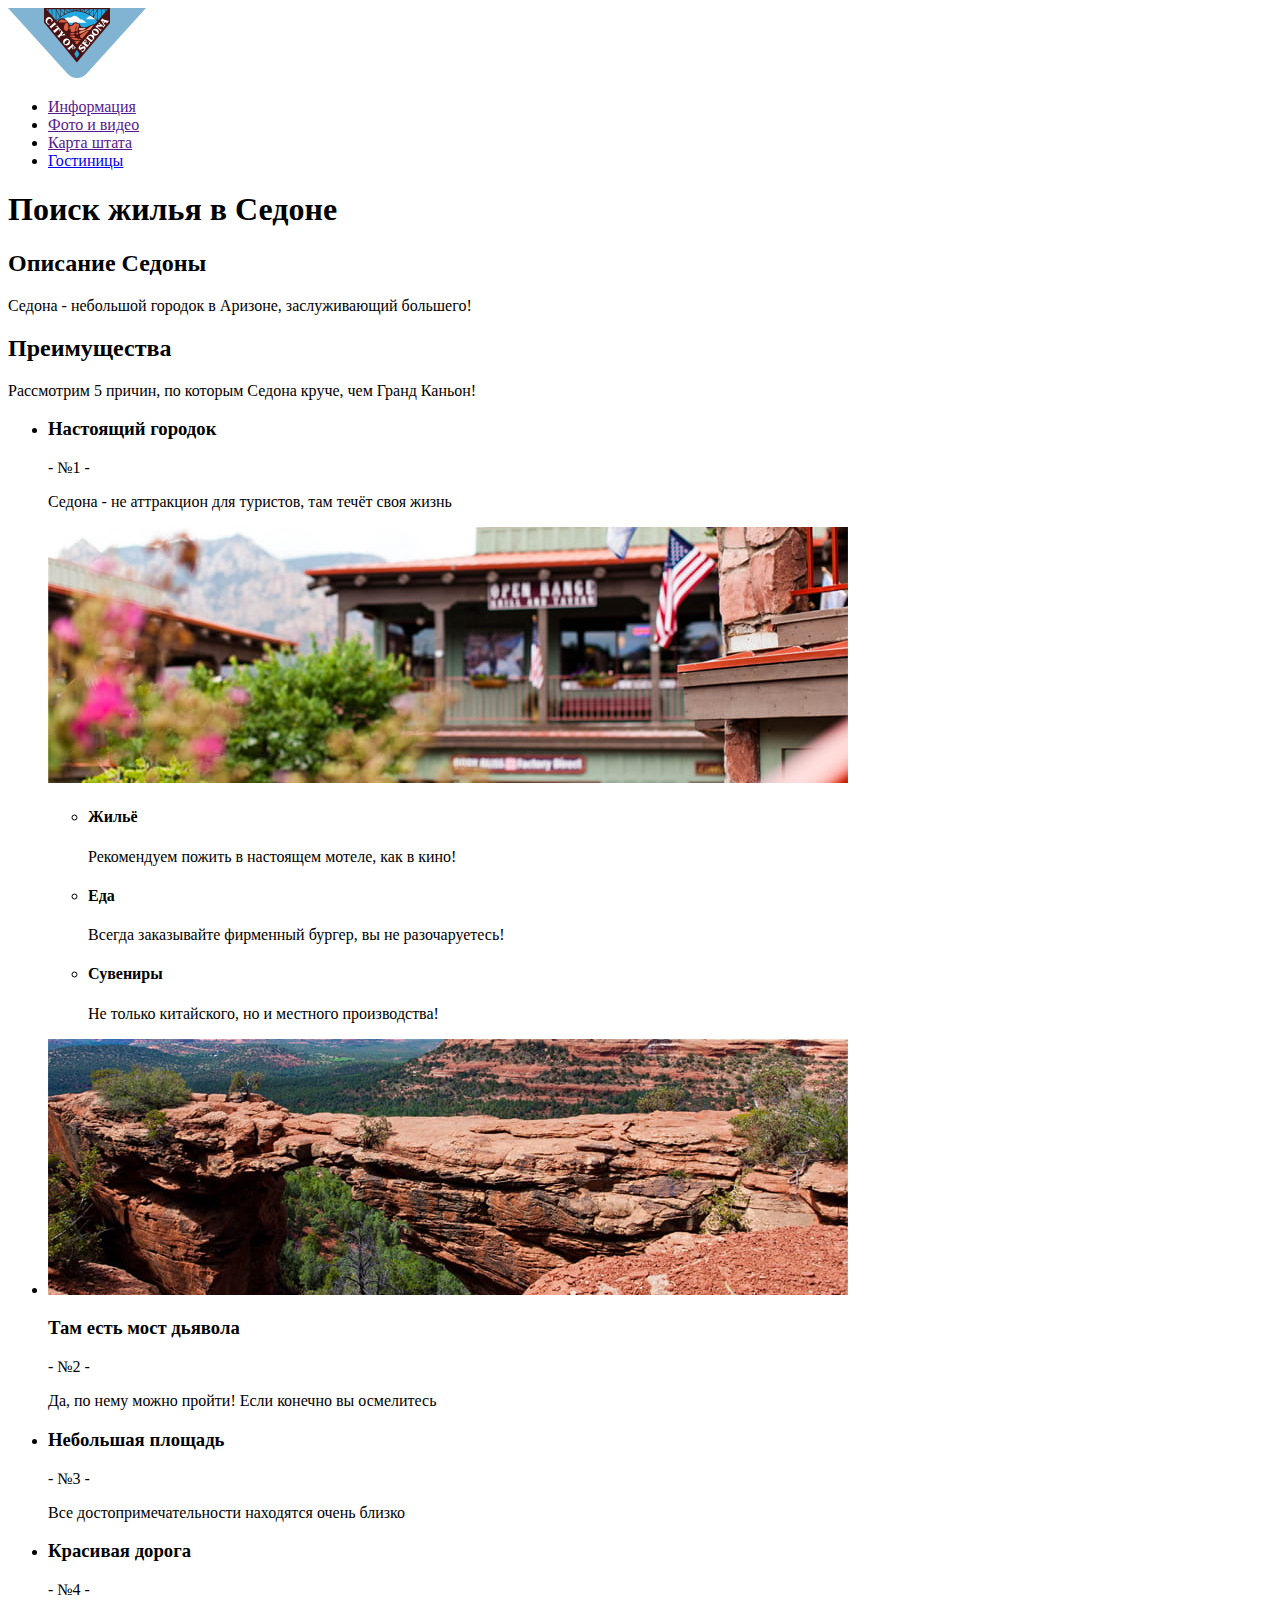
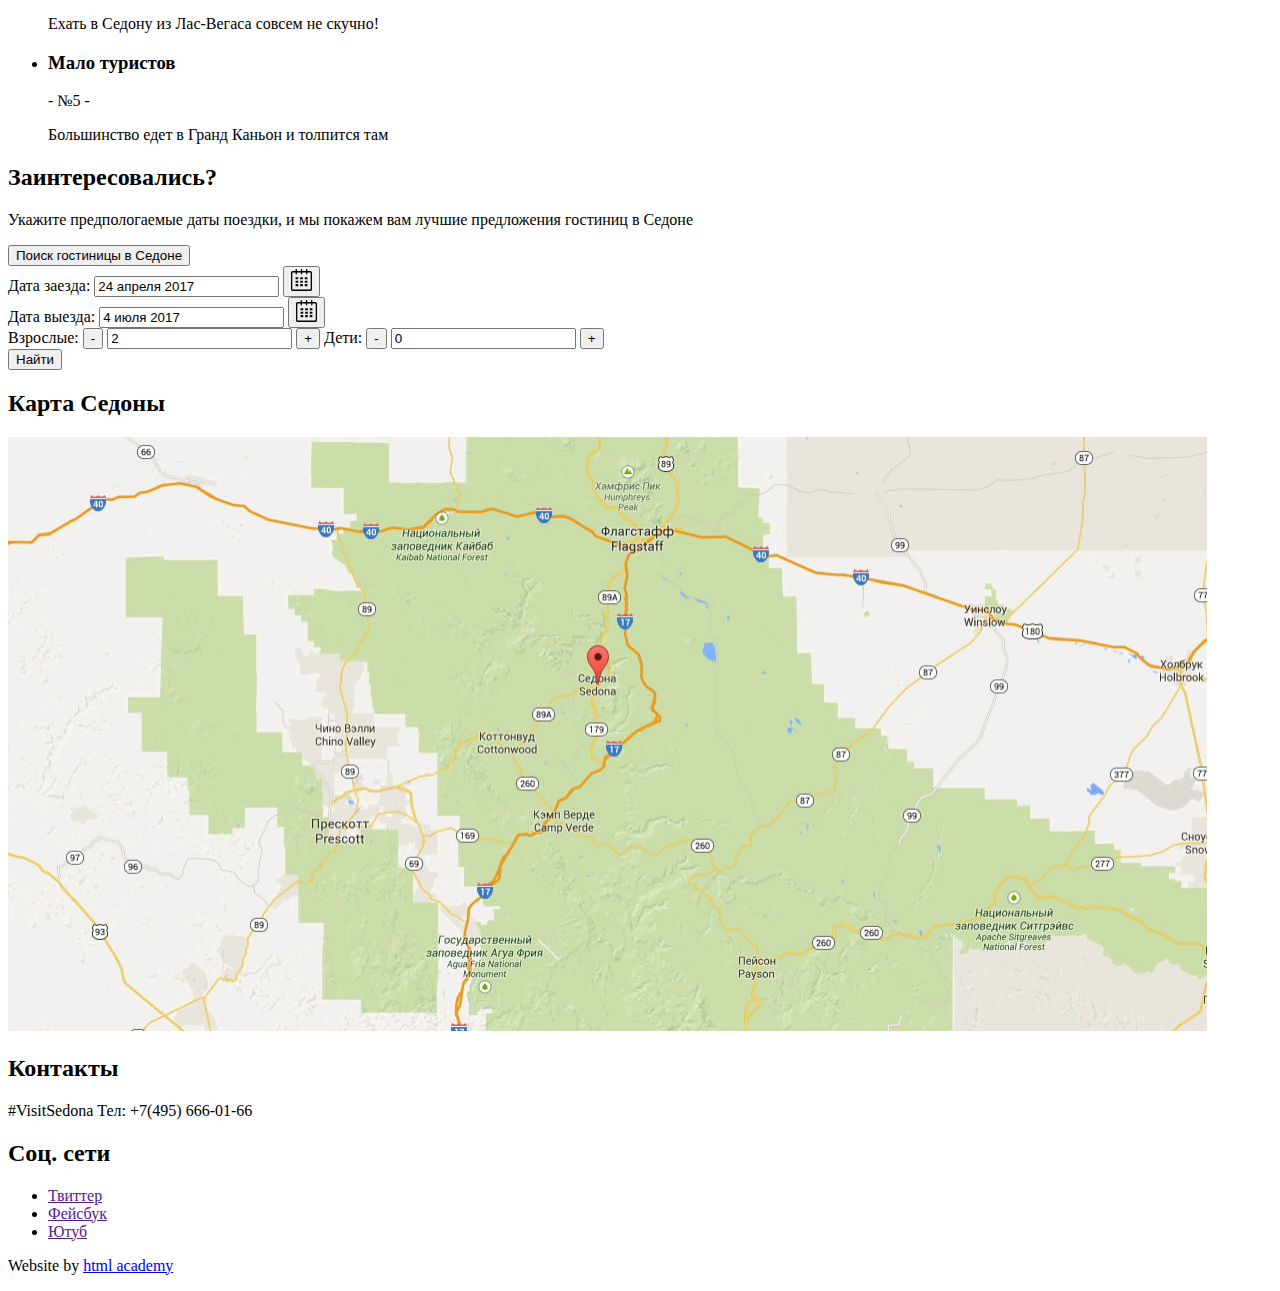
==== index.html @ 22f0f785 "find hotel form buttons added" ====
<!DOCTYPE html>
<html lang="ru">
  <head>
    <meta charset="utf-8">
    <title>HTML Academy: Седона</title>
  </head>
  <body>
    <header>
      <nav>
        <a>
          <img src="img/main-logo.svg" width="138" height="70" alt="Логотип города Седона">
        </a>
        <ul>
          <li><a href="">Информация</a></li>
          <li><a href="">Фото и видео</a></li>
          <li><a href="">Карта штата</a></li>
          <li><a href="catalog.html">Гостиницы</a></li>
        </ul>
      </nav>
    </header>
    <main>
      <h1>Поиск жилья в Седоне</h1>
      <section class="description">
        <h2>Описание Седоны</h2>
        <p>Седона - небольшой городок в Аризоне, заслуживающий большего!</p>
      </section>
      <section class="advantages">
        <h2>Преимущества</h2>
        <p>Рассмотрим 5 причин, по которым Седона круче, чем Гранд Каньон!</p>
        <ul>
          <li>
            <h3>Настоящий городок</h3>
            <p>- №1 -</p>
            <p>Седона - не аттракцион для туристов, там течёт своя жизнь</p>
            <img src="img/city-view.jpg" width="800" height="256" alt="Вид на город Седона">
            <ul>
              <li>
                <h4>Жильё</h4>
                <p>Рекомендуем пожить в настоящем мотеле, как в кино!</p>
              </li>
              <li>
                <h4>Еда</h4>
                <p>Всегда заказывайте фирменный бургер, вы не разочаруетесь!</p>
              </li>
              <li>
                <h4>Сувениры</h4>
                <p>Не только китайского, но и местного производства!</p>
              </li>
            </ul>
          </li>
          <li>
            <img src="img/devil-bridge-view.jpg" width="800" height="256" alt="Вид на мост дьявола">
            <h3>Там есть мост дьявола</h3>
            <p>- №2 -</p>
            <p>Да, по нему можно пройти! Если конечно вы осмелитесь</p>
          </li>
          <li>
            <h3>Небольшая площадь</h3>
            <p>- №3 -</p>
            <p>Все достопримечательности находятся очень близко</p>
          </li>
          <li>
            <h3>Красивая дорога</h3>
            <p>- №4 -</p>
            <p>Ехать в Седону из Лас-Вегаса совсем не скучно!</p>
          </li>
          <li>
            <h3>Мало туристов</h3>
            <p>- №5 -</p>
            <p>Большинство едет в Гранд Каньон и толпится там</p>
          </li>
        </ul>
      </section>
      <section class="offers">
        <h2>Заинтересовались?</h2>
        <p>Укажите предпологаемые даты поездки, и мы покажем вам лучшие предложения гостиниц в Седоне</p>
        <button type="button" aria-expanded="true" aria-controls="find-hotel-form">Поиск гостиницы в Седоне</button>
        <div id="find-hotel-form">
          <form action="https://echo.htmlacademy.ru" method="post">
            <div>
              <label for="arrival-date">Дата заезда:</label>
              <input type="text" id="arrival-date" name="arrival-date" placeholder="дд.мм.гггг" value="24 апреля 2017">
              <button type="button" aria-label="Выбрать дату заезда">
                <svg xmlns="http://www.w3.org/2000/svg" width="21" height="22" viewBox="0 0 21 22"><path d="M19.251 2.025h-2.845V.648c0-.381-.294-.689-.656-.689-.363 0-.656.308-.656.689v1.377h-3.938V.648c0-.381-.294-.689-.655-.689-.363 0-.657.308-.657.689v1.377H5.906V.648c0-.381-.294-.689-.656-.689-.363 0-.657.308-.657.689v1.377H1.75C.784 2.025 0 2.847 0 3.862v16.302C0 21.179.784 22 1.75 22h17.501c.966 0 1.749-.821 1.749-1.836V3.862c0-1.015-.783-1.837-1.749-1.837zm.437 18.139a.448.448 0 0 1-.437.459H1.75a.45.45 0 0 1-.438-.459V3.862a.45.45 0 0 1 .438-.459h2.844v1.378c0 .381.294.689.657.689.362 0 .656-.308.656-.689V3.403h3.938v1.378c0 .381.294.689.657.689.361 0 .655-.308.655-.689V3.403h3.938v1.378c0 .381.293.689.656.689.362 0 .656-.308.656-.689V3.403h2.845c.241 0 .437.206.437.459v16.302z"/><path d="M4.594 8.225h2.625v2.066H4.594zM4.594 11.668h2.625v2.067H4.594zM4.594 15.112h2.625v2.066H4.594zM9.188 15.112h2.625v2.066H9.188zM9.188 11.668h2.625v2.067H9.188zM9.188 8.225h2.625v2.066H9.188zM13.781 15.112h2.625v2.066h-2.625zM13.781 11.668h2.625v2.067h-2.625zM13.781 8.225h2.625v2.066h-2.625z"/></svg>
              </button>
            </div>
            <div>
              <label for="departure-date">Дата выезда:</label>
              <input type="text" id="departure-date" name="departure-date" placeholder="дд.мм.гггг" value="4 июля 2017">
              <button type="button" aria-label="Выбрать дату выезда">
                <svg xmlns="http://www.w3.org/2000/svg" width="21" height="22" viewBox="0 0 21 22"><path d="M19.251 2.025h-2.845V.648c0-.381-.294-.689-.656-.689-.363 0-.656.308-.656.689v1.377h-3.938V.648c0-.381-.294-.689-.655-.689-.363 0-.657.308-.657.689v1.377H5.906V.648c0-.381-.294-.689-.656-.689-.363 0-.657.308-.657.689v1.377H1.75C.784 2.025 0 2.847 0 3.862v16.302C0 21.179.784 22 1.75 22h17.501c.966 0 1.749-.821 1.749-1.836V3.862c0-1.015-.783-1.837-1.749-1.837zm.437 18.139a.448.448 0 0 1-.437.459H1.75a.45.45 0 0 1-.438-.459V3.862a.45.45 0 0 1 .438-.459h2.844v1.378c0 .381.294.689.657.689.362 0 .656-.308.656-.689V3.403h3.938v1.378c0 .381.294.689.657.689.361 0 .655-.308.655-.689V3.403h3.938v1.378c0 .381.293.689.656.689.362 0 .656-.308.656-.689V3.403h2.845c.241 0 .437.206.437.459v16.302z"/><path d="M4.594 8.225h2.625v2.066H4.594zM4.594 11.668h2.625v2.067H4.594zM4.594 15.112h2.625v2.066H4.594zM9.188 15.112h2.625v2.066H9.188zM9.188 11.668h2.625v2.067H9.188zM9.188 8.225h2.625v2.066H9.188zM13.781 15.112h2.625v2.066h-2.625zM13.781 11.668h2.625v2.067h-2.625zM13.781 8.225h2.625v2.066h-2.625z"/></svg>
              </button>
            </div>
            <div>
              <label for="adults-count">Взрослые:</label>
              <button type="button" aria-label="Уменьшить">-</button>
              <input type="number" id="adults-count" name="adults-count" min="1" value="2">
              <button type="button" aria-label="Увеличить">+</button>
              <label for="children-count">Дети:</label>
              <button type="button" aria-label="Уменьшить">-</button>
              <input type="number" id="children-count" name="children-count" min="0" value="0">
              <button type="button" aria-label="Увеличить">+</button>
            </div>
            <button type="submit">Найти</button>
          </form>
        </div>
      </section>
      <section class="map">
        <h2>Карта Седоны</h2>
        <img src="img/map.jpg" width="1199" height="594" alt="Карта города Седона">
      </section>
    </main>
    <footer>
      <section>
        <h2>Контакты</h2>
        <p>#VisitSedona Тел: +7(495) 666-01-66</p>
      </section>
      <section>
        <h2>Соц. сети</h2>
        <ul>
          <li><a href="">Твиттер</a></li>
          <li><a href="">Фейсбук</a></li>
          <li><a href="">Ютуб</a></li>
        </ul>
      </section>
      <p>
        Website by
        <a href="https://htmlacademy.ru">html academy</a>
      </p>
    </footer>
  </body>
</html>
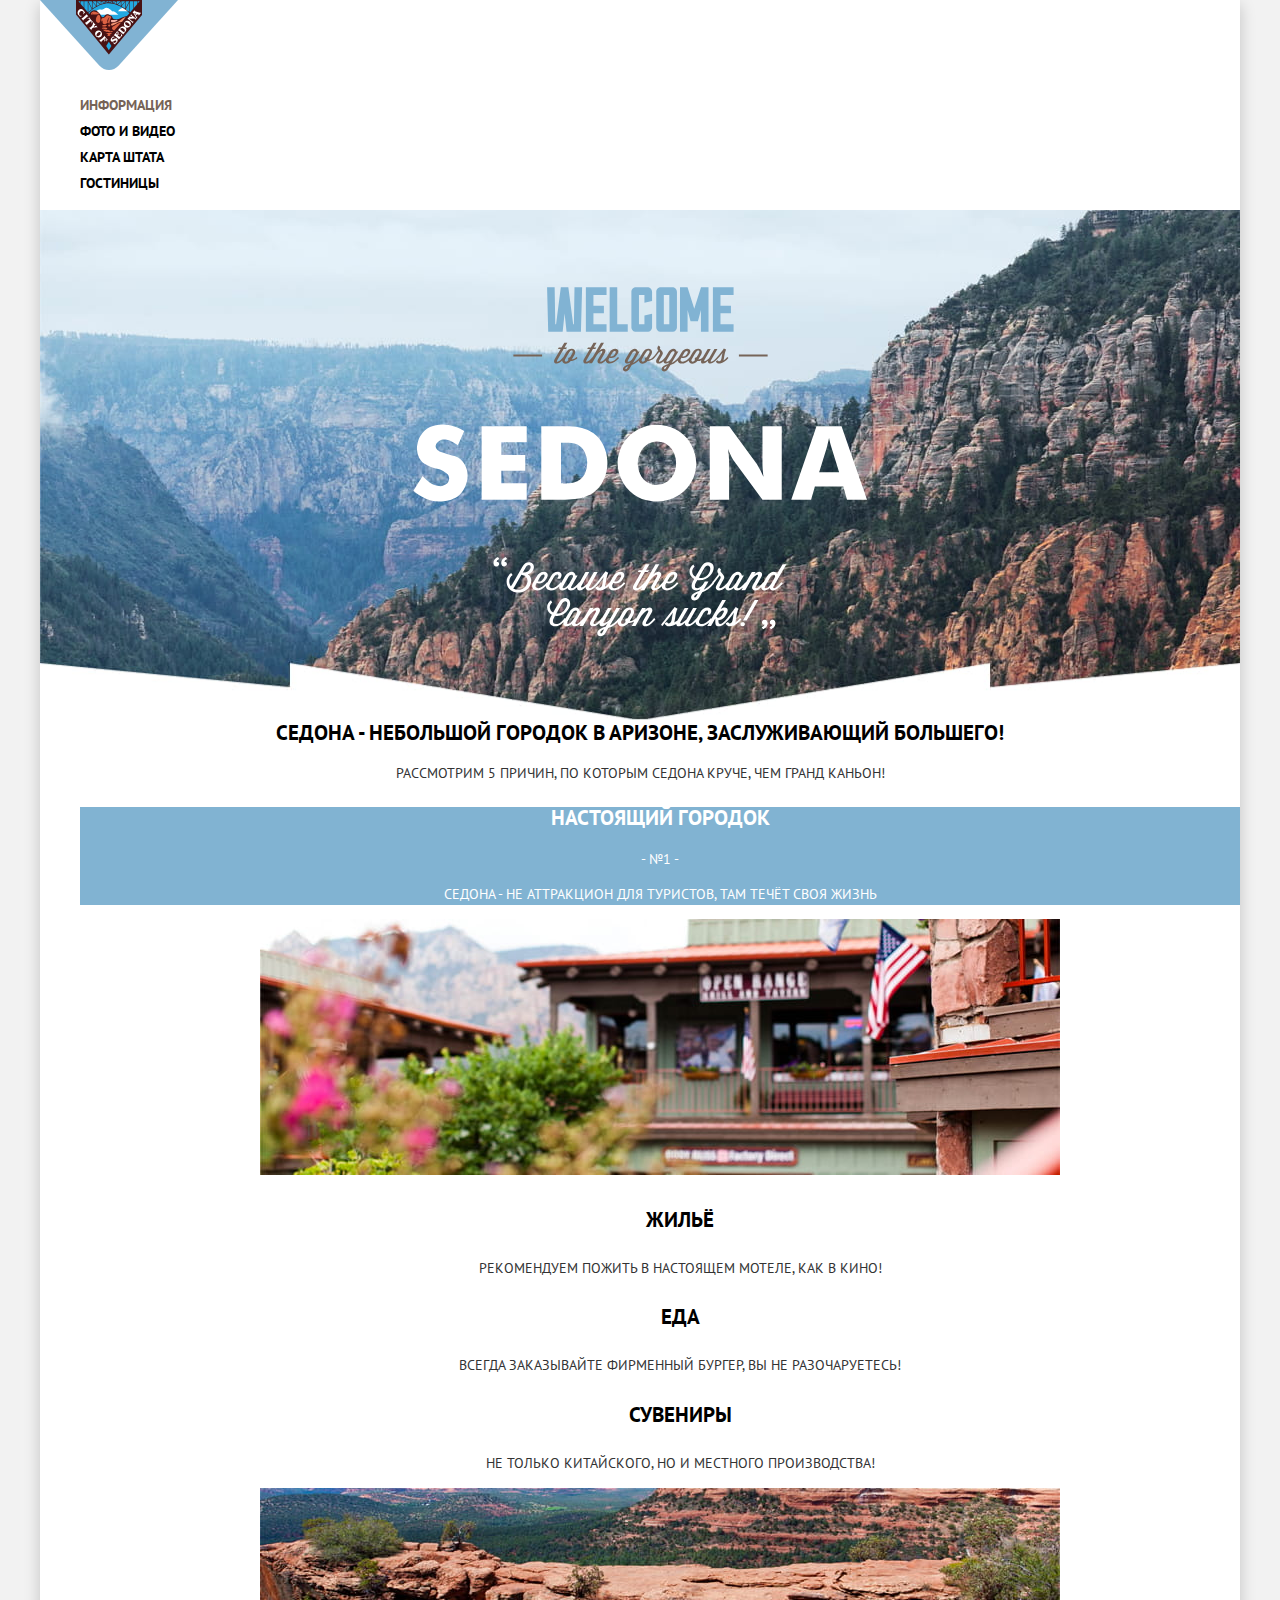
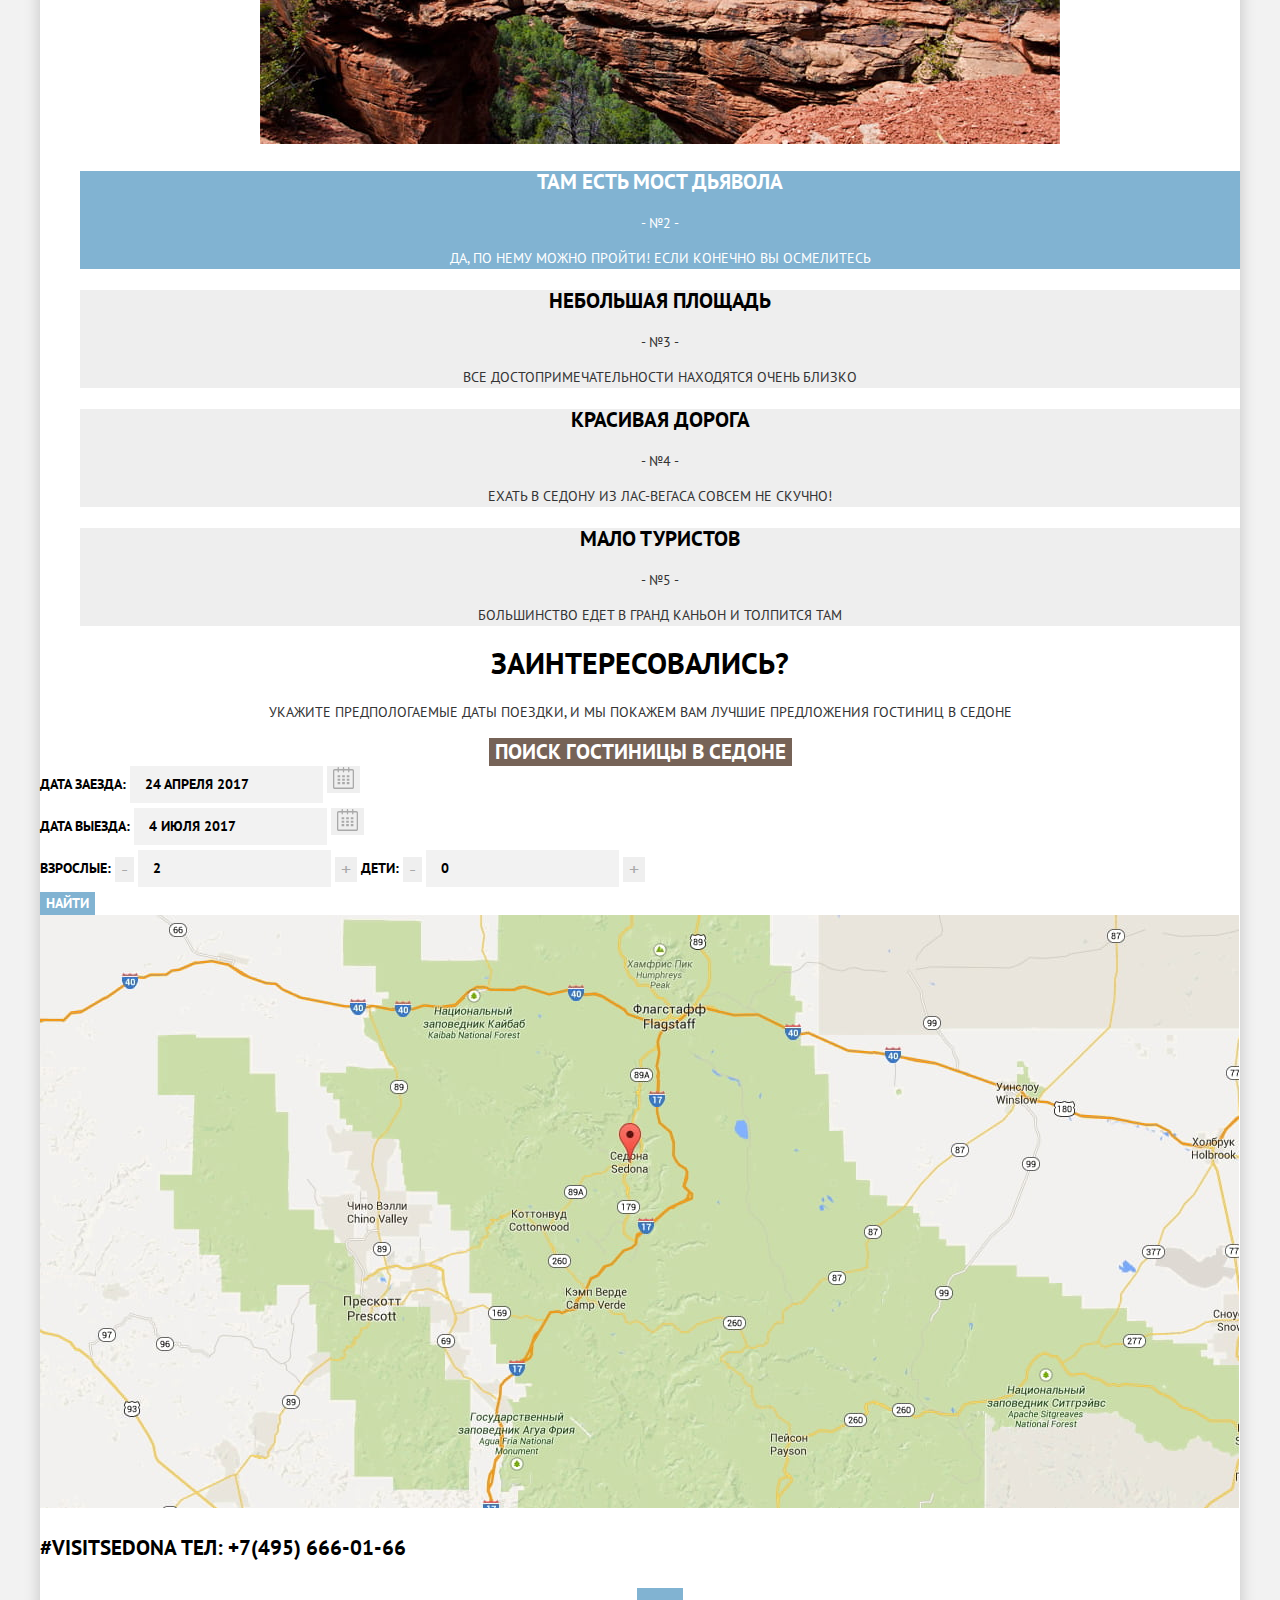
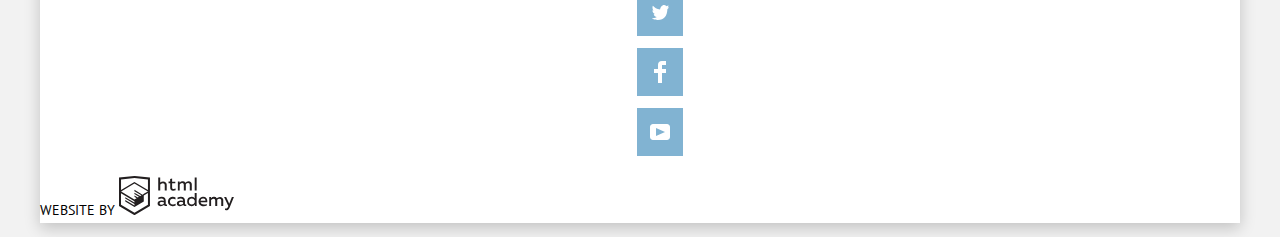
==== commit 3e038182: "basic styling of the main page & hotel list" ====
--- a/index.html
+++ b/index.html
@@ -3,130 +3,160 @@
   <head>
     <meta charset="utf-8">
     <title>HTML Academy: Седона</title>
+    <link href="https://fonts.googleapis.com/css2?family=PT+Sans:wght@400;700&display=swap" rel="stylesheet">
+    <link href="css/normalize.css" rel="stylesheet">
+    <link href="css/style.css" rel="stylesheet">
   </head>
   <body>
-    <header>
-      <nav>
-        <a>
-          <img src="img/main-logo.svg" width="138" height="70" alt="Логотип города Седона">
-        </a>
-        <ul>
-          <li><a href="">Информация</a></li>
-          <li><a href="">Фото и видео</a></li>
-          <li><a href="">Карта штата</a></li>
-          <li><a href="catalog.html">Гостиницы</a></li>
-        </ul>
-      </nav>
-    </header>
-    <main>
-      <h1>Поиск жилья в Седоне</h1>
-      <section class="description">
-        <h2>Описание Седоны</h2>
-        <p>Седона - небольшой городок в Аризоне, заслуживающий большего!</p>
-      </section>
-      <section class="advantages">
-        <h2>Преимущества</h2>
-        <p>Рассмотрим 5 причин, по которым Седона круче, чем Гранд Каньон!</p>
-        <ul>
-          <li>
-            <h3>Настоящий городок</h3>
-            <p>- №1 -</p>
-            <p>Седона - не аттракцион для туристов, там течёт своя жизнь</p>
-            <img src="img/city-view.jpg" width="800" height="256" alt="Вид на город Седона">
-            <ul>
-              <li>
-                <h4>Жильё</h4>
-                <p>Рекомендуем пожить в настоящем мотеле, как в кино!</p>
-              </li>
-              <li>
-                <h4>Еда</h4>
-                <p>Всегда заказывайте фирменный бургер, вы не разочаруетесь!</p>
-              </li>
-              <li>
-                <h4>Сувениры</h4>
-                <p>Не только китайского, но и местного производства!</p>
-              </li>
-            </ul>
-          </li>
-          <li>
-            <img src="img/devil-bridge-view.jpg" width="800" height="256" alt="Вид на мост дьявола">
-            <h3>Там есть мост дьявола</h3>
-            <p>- №2 -</p>
-            <p>Да, по нему можно пройти! Если конечно вы осмелитесь</p>
-          </li>
-          <li>
-            <h3>Небольшая площадь</h3>
-            <p>- №3 -</p>
-            <p>Все достопримечательности находятся очень близко</p>
-          </li>
-          <li>
-            <h3>Красивая дорога</h3>
-            <p>- №4 -</p>
-            <p>Ехать в Седону из Лас-Вегаса совсем не скучно!</p>
-          </li>
-          <li>
-            <h3>Мало туристов</h3>
-            <p>- №5 -</p>
-            <p>Большинство едет в Гранд Каньон и толпится там</p>
-          </li>
-        </ul>
-      </section>
-      <section class="offers">
-        <h2>Заинтересовались?</h2>
-        <p>Укажите предпологаемые даты поездки, и мы покажем вам лучшие предложения гостиниц в Седоне</p>
-        <button type="button" aria-expanded="true" aria-controls="find-hotel-form">Поиск гостиницы в Седоне</button>
-        <div id="find-hotel-form">
-          <form action="https://echo.htmlacademy.ru" method="post">
-            <div>
-              <label for="arrival-date">Дата заезда:</label>
-              <input type="text" id="arrival-date" name="arrival-date" placeholder="дд.мм.гггг" value="24 апреля 2017">
-              <button type="button" aria-label="Выбрать дату заезда">
-                <svg xmlns="http://www.w3.org/2000/svg" width="21" height="22" viewBox="0 0 21 22"><path d="M19.251 2.025h-2.845V.648c0-.381-.294-.689-.656-.689-.363 0-.656.308-.656.689v1.377h-3.938V.648c0-.381-.294-.689-.655-.689-.363 0-.657.308-.657.689v1.377H5.906V.648c0-.381-.294-.689-.656-.689-.363 0-.657.308-.657.689v1.377H1.75C.784 2.025 0 2.847 0 3.862v16.302C0 21.179.784 22 1.75 22h17.501c.966 0 1.749-.821 1.749-1.836V3.862c0-1.015-.783-1.837-1.749-1.837zm.437 18.139a.448.448 0 0 1-.437.459H1.75a.45.45 0 0 1-.438-.459V3.862a.45.45 0 0 1 .438-.459h2.844v1.378c0 .381.294.689.657.689.362 0 .656-.308.656-.689V3.403h3.938v1.378c0 .381.294.689.657.689.361 0 .655-.308.655-.689V3.403h3.938v1.378c0 .381.293.689.656.689.362 0 .656-.308.656-.689V3.403h2.845c.241 0 .437.206.437.459v16.302z"/><path d="M4.594 8.225h2.625v2.066H4.594zM4.594 11.668h2.625v2.067H4.594zM4.594 15.112h2.625v2.066H4.594zM9.188 15.112h2.625v2.066H9.188zM9.188 11.668h2.625v2.067H9.188zM9.188 8.225h2.625v2.066H9.188zM13.781 15.112h2.625v2.066h-2.625zM13.781 11.668h2.625v2.067h-2.625zM13.781 8.225h2.625v2.066h-2.625z"/></svg>
-              </button>
-            </div>
-            <div>
-              <label for="departure-date">Дата выезда:</label>
-              <input type="text" id="departure-date" name="departure-date" placeholder="дд.мм.гггг" value="4 июля 2017">
-              <button type="button" aria-label="Выбрать дату выезда">
-                <svg xmlns="http://www.w3.org/2000/svg" width="21" height="22" viewBox="0 0 21 22"><path d="M19.251 2.025h-2.845V.648c0-.381-.294-.689-.656-.689-.363 0-.656.308-.656.689v1.377h-3.938V.648c0-.381-.294-.689-.655-.689-.363 0-.657.308-.657.689v1.377H5.906V.648c0-.381-.294-.689-.656-.689-.363 0-.657.308-.657.689v1.377H1.75C.784 2.025 0 2.847 0 3.862v16.302C0 21.179.784 22 1.75 22h17.501c.966 0 1.749-.821 1.749-1.836V3.862c0-1.015-.783-1.837-1.749-1.837zm.437 18.139a.448.448 0 0 1-.437.459H1.75a.45.45 0 0 1-.438-.459V3.862a.45.45 0 0 1 .438-.459h2.844v1.378c0 .381.294.689.657.689.362 0 .656-.308.656-.689V3.403h3.938v1.378c0 .381.294.689.657.689.361 0 .655-.308.655-.689V3.403h3.938v1.378c0 .381.293.689.656.689.362 0 .656-.308.656-.689V3.403h2.845c.241 0 .437.206.437.459v16.302z"/><path d="M4.594 8.225h2.625v2.066H4.594zM4.594 11.668h2.625v2.067H4.594zM4.594 15.112h2.625v2.066H4.594zM9.188 15.112h2.625v2.066H9.188zM9.188 11.668h2.625v2.067H9.188zM9.188 8.225h2.625v2.066H9.188zM13.781 15.112h2.625v2.066h-2.625zM13.781 11.668h2.625v2.067h-2.625zM13.781 8.225h2.625v2.066h-2.625z"/></svg>
-              </button>
-            </div>
-            <div>
-              <label for="adults-count">Взрослые:</label>
-              <button type="button" aria-label="Уменьшить">-</button>
-              <input type="number" id="adults-count" name="adults-count" min="1" value="2">
-              <button type="button" aria-label="Увеличить">+</button>
-              <label for="children-count">Дети:</label>
-              <button type="button" aria-label="Уменьшить">-</button>
-              <input type="number" id="children-count" name="children-count" min="0" value="0">
-              <button type="button" aria-label="Увеличить">+</button>
-            </div>
-            <button type="submit">Найти</button>
-          </form>
-        </div>
-      </section>
-      <section class="map">
-        <h2>Карта Седоны</h2>
-        <img src="img/map.jpg" width="1199" height="594" alt="Карта города Седона">
-      </section>
-    </main>
-    <footer>
-      <section>
-        <h2>Контакты</h2>
-        <p>#VisitSedona Тел: +7(495) 666-01-66</p>
-      </section>
-      <section>
-        <h2>Соц. сети</h2>
-        <ul>
-          <li><a href="">Твиттер</a></li>
-          <li><a href="">Фейсбук</a></li>
-          <li><a href="">Ютуб</a></li>
-        </ul>
-      </section>
-      <p>
-        Website by
-        <a href="https://htmlacademy.ru">html academy</a>
-      </p>
-    </footer>
+    <div class="page-wrap">
+      <header class="main-header">
+        <nav class="main-navigation">
+          <a class="main-header-logo">
+            <img src="img/main-logo.svg" width="138" height="70" alt="Логотип города Седона">
+          </a>
+          <ul class="site-navigation">
+            <li><a href="" class="active">Информация</a></li>
+            <li><a href="">Фото и видео</a></li>
+            <li><a href="">Карта штата</a></li>
+            <li><a href="catalog.html">Гостиницы</a></li>
+          </ul>
+        </nav>
+      </header>
+      <main>
+        <h1 class="visually-hidden">Поиск жилья в Седоне</h1>
+        <section class="description">
+          <h2 class="visually-hidden">Описание Седоны</h2>
+          <div class="description-image">
+            <img src="img/description-welcome.svg" width="455" height="510" alt="Слоган города">
+          </div>
+          <strong class="description-slogan">Седона - небольшой городок в Аризоне, заслуживающий большего!</strong>
+        </section>
+        <section class="advantages">
+          <h2 class="visually-hidden">Преимущества</h2>
+          <p>Рассмотрим 5 причин, по которым Седона круче, чем Гранд Каньон!</p>
+          <ul class="advantages-list">
+            <li class="advantage-item">
+              <div class="advantage-item-colorized">
+                <h3>Настоящий городок</h3>
+                <p>- №1 -</p>
+                <p>Седона - не аттракцион для туристов, там течёт своя жизнь</p>
+              </div>
+              <img src="img/city-view.jpg" width="800" height="256" alt="Вид на город Седона">
+              <ul class="advantages-sublist">
+                <li class="advantage-subitem">
+                  <h4>Жильё</h4>
+                  <p>Рекомендуем пожить в настоящем мотеле, как в кино!</p>
+                </li>
+                <li class="advantage-subitem">
+                  <h4>Еда</h4>
+                  <p>Всегда заказывайте фирменный бургер, вы не разочаруетесь!</p>
+                </li>
+                <li class="advantage-subitem">
+                  <h4>Сувениры</h4>
+                  <p>Не только китайского, но и местного производства!</p>
+                </li>
+              </ul>
+            </li>
+            <li class="advantage-item">
+              <img src="img/devil-bridge-view.jpg" width="800" height="256" alt="Вид на мост дьявола">
+              <div class="advantage-item-colorized">
+                <h3>Там есть мост дьявола</h3>
+                <p>- №2 -</p>
+                <p>Да, по нему можно пройти! Если конечно вы осмелитесь</p>
+              </div>
+            </li>
+            <li class="advantage-item advantage-item-dark">
+              <h3>Небольшая площадь</h3>
+              <p>- №3 -</p>
+              <p>Все достопримечательности находятся очень близко</p>
+            </li>
+            <li class="advantage-item advantage-item-dark">
+              <h3>Красивая дорога</h3>
+              <p>- №4 -</p>
+              <p>Ехать в Седону из Лас-Вегаса совсем не скучно!</p>
+            </li>
+            <li class="advantage-item advantage-item-dark">
+              <h3>Мало туристов</h3>
+              <p>- №5 -</p>
+              <p>Большинство едет в Гранд Каньон и толпится там</p>
+            </li>
+          </ul>
+        </section>
+        <section class="find-hotel">
+          <h2>Заинтересовались?</h2>
+          <p>Укажите предпологаемые даты поездки, и мы покажем вам лучшие предложения гостиниц в Седоне</p>
+          <button type="button" class="button dark-button find-hotel-button" aria-expanded="true" aria-controls="find-hotel-form">Поиск гостиницы в Седоне</button>
+          <!-- <div id="find-hotel-form"> -->
+            <form id="find-hotel-form" class="find-hotel-form" action="https://echo.htmlacademy.ru" method="post">
+              <div>
+                <label for="arrival-date">Дата заезда:</label>
+                <input type="text" id="arrival-date" class="date" name="arrival-date" placeholder="дд.мм.гггг" value="24 апреля 2017">
+                <button type="button" class="datepicker-button" aria-label="Выбрать дату заезда">
+                  <svg xmlns="http://www.w3.org/2000/svg" width="21" height="22" viewBox="0 0 21 22"><path d="M19.251 2.025h-2.845V.648c0-.381-.294-.689-.656-.689-.363 0-.656.308-.656.689v1.377h-3.938V.648c0-.381-.294-.689-.655-.689-.363 0-.657.308-.657.689v1.377H5.906V.648c0-.381-.294-.689-.656-.689-.363 0-.657.308-.657.689v1.377H1.75C.784 2.025 0 2.847 0 3.862v16.302C0 21.179.784 22 1.75 22h17.501c.966 0 1.749-.821 1.749-1.836V3.862c0-1.015-.783-1.837-1.749-1.837zm.437 18.139a.448.448 0 0 1-.437.459H1.75a.45.45 0 0 1-.438-.459V3.862a.45.45 0 0 1 .438-.459h2.844v1.378c0 .381.294.689.657.689.362 0 .656-.308.656-.689V3.403h3.938v1.378c0 .381.294.689.657.689.361 0 .655-.308.655-.689V3.403h3.938v1.378c0 .381.293.689.656.689.362 0 .656-.308.656-.689V3.403h2.845c.241 0 .437.206.437.459v16.302z"/><path d="M4.594 8.225h2.625v2.066H4.594zM4.594 11.668h2.625v2.067H4.594zM4.594 15.112h2.625v2.066H4.594zM9.188 15.112h2.625v2.066H9.188zM9.188 11.668h2.625v2.067H9.188zM9.188 8.225h2.625v2.066H9.188zM13.781 15.112h2.625v2.066h-2.625zM13.781 11.668h2.625v2.067h-2.625zM13.781 8.225h2.625v2.066h-2.625z"/></svg>
+                </button>
+              </div>
+              <div>
+                <label for="departure-date">Дата выезда:</label>
+                <input type="text" id="departure-date" name="departure-date" placeholder="дд.мм.гггг" value="4 июля 2017">
+                <button type="button" class="datepicker-button" aria-label="Выбрать дату выезда">
+                  <svg xmlns="http://www.w3.org/2000/svg" width="21" height="22" viewBox="0 0 21 22"><path d="M19.251 2.025h-2.845V.648c0-.381-.294-.689-.656-.689-.363 0-.656.308-.656.689v1.377h-3.938V.648c0-.381-.294-.689-.655-.689-.363 0-.657.308-.657.689v1.377H5.906V.648c0-.381-.294-.689-.656-.689-.363 0-.657.308-.657.689v1.377H1.75C.784 2.025 0 2.847 0 3.862v16.302C0 21.179.784 22 1.75 22h17.501c.966 0 1.749-.821 1.749-1.836V3.862c0-1.015-.783-1.837-1.749-1.837zm.437 18.139a.448.448 0 0 1-.437.459H1.75a.45.45 0 0 1-.438-.459V3.862a.45.45 0 0 1 .438-.459h2.844v1.378c0 .381.294.689.657.689.362 0 .656-.308.656-.689V3.403h3.938v1.378c0 .381.294.689.657.689.361 0 .655-.308.655-.689V3.403h3.938v1.378c0 .381.293.689.656.689.362 0 .656-.308.656-.689V3.403h2.845c.241 0 .437.206.437.459v16.302z"/><path d="M4.594 8.225h2.625v2.066H4.594zM4.594 11.668h2.625v2.067H4.594zM4.594 15.112h2.625v2.066H4.594zM9.188 15.112h2.625v2.066H9.188zM9.188 11.668h2.625v2.067H9.188zM9.188 8.225h2.625v2.066H9.188zM13.781 15.112h2.625v2.066h-2.625zM13.781 11.668h2.625v2.067h-2.625zM13.781 8.225h2.625v2.066h-2.625z"/></svg>
+                </button>
+              </div>
+              <div>
+                <label for="adults-count">Взрослые:</label>
+                <button type="button" class="counter-button" aria-label="Уменьшить">-</button>
+                <input type="number" id="adults-count" name="adults-count" min="1" value="2">
+                <button type="button" class="counter-button" aria-label="Увеличить">+</button>
+                <label for="children-count">Дети:</label>
+                <button type="button" class="counter-button" aria-label="Уменьшить">-</button>
+                <input type="number" id="children-count" name="children-count" min="0" value="0">
+                <button type="button" class="counter-button" aria-label="Увеличить">+</button>
+              </div>
+              <button type="submit" class="button light-button submit-button">Найти</button>
+            </form>
+          <!-- </div> -->
+        </section>
+        <section class="map">
+          <h2 class="visually-hidden">Карта Седоны</h2>
+          <img src="img/map.jpg" width="1199" height="594" alt="Карта города Седона">
+        </section>
+      </main>
+      <footer class="page-footer">
+        <section class="footer-contacts">
+          <h2 class="visually-hidden">Контакты</h2>
+          <p>#VisitSedona Тел: +7(495) 666-01-66</p>
+        </section>
+        <section class="footer-social">
+          <h2 class="visually-hidden">Соц. сети</h2>
+          <ul>
+            <li>
+              <a class="social-button" href="#">
+                <span class="visually-hidden">Твиттер</span>
+                <svg xmlns="http://www.w3.org/2000/svg" xmlns:xlink="http://www.w3.org/1999/xlink" width="17" height="15" viewBox="0 0 17 15"><path fill="#FFF" d="M10.95.144c1.685-.496 2.984.27 3.577 1.179.673-.231 1.331-.481 2.011-.708a2.345 2.345 0 0 1-.857 1.768c.685.17 1.304-.491 1.304-.491-.169 1-1.006 1.788-1.563 2.024-.231 6.75-3.175 11.217-10.077 11.082h-.446c-.41 0-4.164-.46-4.898-1.887 2.271.196 3.893-.422 4.693-1.177-.96-.3-2.679-.477-2.979-2.95.349.106.564.228 1.19.119C1.705 8.247.374 7.53.448 5.33c.285.328 1.067.536 1.34.472C1.085 5.561-.182 2.442.894.85c1.818 1.854 3.735 3.606 7.152 3.773C8.254 2.33 9.183.793 10.95.144z"/></svg>
+              </a>
+            </li>
+            <li>
+              <a class="social-button" href="#">
+                <span class="visually-hidden">Фейсбук</span>
+                <svg xmlns="http://www.w3.org/2000/svg" width="12" height="22" viewBox="0 0 12 22"><path fill="#FFF" d="M12 4V0H8a4 4 0 0 0-4 4v4H0v4h4v10h4V12h4V8H8V4h4z"/></svg>
+              </a>
+            </li>
+            <li>
+              <a class="social-button" href="#">
+                <span class="visually-hidden">Ютуб</span>
+                <svg xmlns="http://www.w3.org/2000/svg" xmlns:xlink="http://www.w3.org/1999/xlink" width="20" height="16" viewBox="0 0 20 16"><path fill="#FFF" d="M17 0H3C1.35 0 0 1.35 0 3v10c0 1.65 1.35 3 3 3h14c1.65 0 3-1.35 3-3V3c0-1.65-1.35-3-3-3zM6.027 11.998V4.002L15.014 8l-8.987 3.998z"/></svg>
+              </a>
+            </li>
+          </ul>
+        </section>
+        <p class="footer-copyright">
+          Website by
+          <a class="copyright-button" href="https://htmlacademy.ru">
+            <span class="visually-hidden">html academy</span>
+            <svg id="Layer_1" data-name="Layer 1" xmlns="http://www.w3.org/2000/svg" viewBox="0 0 108.08 36.85"><title>logo-htmlacademy-small1</title><path d="M44.61,26.88a2,2,0,0,0,.55-0.1v1.33a3.25,3.25,0,0,1-1.18.21,1.67,1.67,0,0,1-1.67-1,4.84,4.84,0,0,1-3.14,1.08c-1.51,0-2.91-.83-2.91-2.55,0-2.13,2-2.79,3.71-2.79a11.08,11.08,0,0,1,2.17.25v-0.3c0-1-.76-1.77-2.19-1.77a7.42,7.42,0,0,0-3,.64v-1.7a10.21,10.21,0,0,1,3.19-.55c2.36,0,3.81,1.12,3.81,3.65v3a0.54,0.54,0,0,0,.49.59h0.17Zm-6.44-1.13A1.35,1.35,0,0,0,39.63,27h0.11a3.39,3.39,0,0,0,2.41-1V24.58a9.72,9.72,0,0,0-1.81-.21c-1,0-2.16.33-2.16,1.38h0Zm12.36-6.11a5,5,0,0,1,2.57.64V22a4.08,4.08,0,0,0-2.3-.7,2.75,2.75,0,1,0,0,5.49,5,5,0,0,0,2.43-.64v1.71a6.27,6.27,0,0,1-2.76.57A4.21,4.21,0,0,1,46,24.51q0-.21,0-0.41a4.32,4.32,0,0,1,4.18-4.46h0.38Zm12.17,7.24a2,2,0,0,0,.55-0.1v1.33a3.25,3.25,0,0,1-1.18.21,1.67,1.67,0,0,1-1.67-1,4.84,4.84,0,0,1-3.14,1.08c-1.51,0-2.91-.83-2.91-2.55,0-2.13,2-2.79,3.71-2.79a11.08,11.08,0,0,1,2.17.25v-0.3c0-1-.76-1.77-2.19-1.77a7.42,7.42,0,0,0-3,.64v-1.7a10.21,10.21,0,0,1,3.19-.55c2.36,0,3.81,1.12,3.81,3.65v3a0.54,0.54,0,0,0,.49.59h0.17Zm-6.44-1.13A1.35,1.35,0,0,0,57.73,27h0.11a3.39,3.39,0,0,0,2.41-1V24.58a9.72,9.72,0,0,0-1.81-.21c-1.06,0-2.16.33-2.16,1.38h0ZM73,16V28.2H71.35V26.88a3.88,3.88,0,0,1-3.19,1.54,4.4,4.4,0,0,1,0-8.78,3.81,3.81,0,0,1,3,1.3V16H73Zm-4.53,5.22a2.76,2.76,0,1,0,0,5.52A2.86,2.86,0,0,0,71.15,25V23A2.91,2.91,0,0,0,68.49,21.27ZM79,19.64c3.31,0,4.46,2.68,3.92,5.09H76.7c0.21,1.5,1.67,2.11,3.19,2.11a6.11,6.11,0,0,0,2.64-.59v1.6a7.14,7.14,0,0,1-3,.57C77,28.42,74.78,27,74.78,24a4.18,4.18,0,0,1,4-4.39H79Zm0.09,1.54a2.28,2.28,0,0,0-2.44,2.1v0.06H81.3A2,2,0,0,0,79.13,21.18Zm5.73,7V19.87h1.65v1a3.81,3.81,0,0,1,2.78-1.27A2.86,2.86,0,0,1,91.89,21a4.12,4.12,0,0,1,2.91-1.33A3.06,3.06,0,0,1,98,23V28.2h-1.9V23.05a1.59,1.59,0,0,0-1.42-1.75H94.42a2.8,2.8,0,0,0-2.07,1.12V28.2h-1.9V23.05A1.59,1.59,0,0,0,89,21.31H88.8a3,3,0,0,0-2.21,1.29v5.63H84.86Zm21.31-8.33h1.9l-3.91,9.46c-0.9,2.17-2.09,2.86-3.35,2.86a4.76,4.76,0,0,1-1.1-.14V30.46a2.86,2.86,0,0,0,.85.12c0.9,0,1.58-.64,2.07-1.9l0.17-.42-4-8.4h2l2.86,6.29ZM38.73,1.46V6.22a3.81,3.81,0,0,1,2.7-1.14,3.25,3.25,0,0,1,3.44,3.4v5.15H43V8.72a1.81,1.81,0,0,0-1.61-2h-0.3a2.93,2.93,0,0,0-2.32,1.39v5.52h-1.9V1.46h1.9ZM49.94,2.31v3h3V6.91h-3v3.81c0,1.1.5,1.46,1.58,1.46a4.49,4.49,0,0,0,1.69-.33v1.6A6.8,6.8,0,0,1,51,13.8a2.55,2.55,0,0,1-2.86-2.74V6.89H46.58V5.26h1.5V2.74Zm5.4,11.31V5.28H57v1A3.81,3.81,0,0,1,59.77,5a2.86,2.86,0,0,1,2.6,1.33A4.12,4.12,0,0,1,65.28,5,3.06,3.06,0,0,1,68.44,8.4v5.21h-1.9V8.46a1.59,1.59,0,0,0-1.42-1.75H64.89a2.8,2.8,0,0,0-2.07,1.12v5.78h-1.9V8.46A1.59,1.59,0,0,0,59.5,6.71H59.27A3,3,0,0,0,57.06,8v5.63H55.34ZM71.17,1.45H73V13.6H71.17V1.45ZM14.71,0H14.55L0,1.54V28.21l14.55,8.66,14.55-8.66V1.54Zm12.5,27.1L14.55,34.64,1.9,27.12V16.18l12.59,7.5V25L5.86,19.9v1.31l8.68,5.21v1.39L5.87,22.65V24l8.68,5.21,8.75-5.24V18.31L27.2,16V27.12Zm0-12.53-3.48,2-1.6,1L14.51,13v1.31L21,18.23H21l-0.14.09-1,.54-5.37-3.2V17l4.24,2.52-1,.67-3.2-1.9v1.31l2.1,1.24L14.5,22.1,2,14.65,14.51,7.11Zm0-1.32L14.49,5.76,1.91,13.25v-10L14.56,1.92,27.21,3.25v10h0Z" transform="translate(0 -0.02)" fill="#231f20"/></svg>
+          </a>
+        </p>
+      </footer>
+    </div>
   </body>
 </html>
--- a/css/style.css
+++ b/css/style.css
@@ -0,0 +1,388 @@
+/* Variables */
+
+:root {
+  --black: #000000;
+  --gray-dark-500: #333333;
+  --gray-dark-300: #666666;
+  --gray-dark: #6A6A6A; /* check box blocked */
+  --gray: #888888;
+  --gray-light: #A9A9A9;
+  --gray-light-200: #BDBBBC;
+  --gray-light-100: #CACACA;
+  --gray-light-50: #E5E5E5;
+  --brown-dark: #503E33;
+  --brown: #604E43;
+  --brown-light: #766357;
+  --blue-dark: #5496BD;
+  --blue: #669EC0;
+  --blue-light: #81B3D2;
+  --whitesmoke-dark: #EBEBEB;
+  --whitesmoke: #EEEEEE;
+  --whitesmoke-light: #F2F2F2;
+  --white: #FFFFFF;
+}
+
+/* Global */
+
+body {
+  margin: 0;
+  padding: 0;
+  font-family: "PT Sans", Arial, sans-serif;
+  font-size: 14px;
+  line-height: 21px;
+  color: var(--black);
+  text-transform: uppercase;
+  background-color: var(--whitesmoke-light);
+}
+
+img {
+  max-width: 100%;
+  height: auto;
+}
+
+a {
+  text-decoration: none;
+}
+
+.visually-hidden {
+  position: absolute;
+  clip: rect(0 0 0 0);
+  width: 1px;
+  height: 1px;
+  margin: -1px;
+}
+
+.page-wrap {
+  width: 1200px;
+  margin: 0 auto;
+  background-color: var(--white);
+  box-shadow: 0px 5px 15px rgba(0, 1, 1, 0.2);
+}
+
+/* Main navigation */
+
+.main-navigation {
+  line-height: 26px;
+  background-color: transparent;
+}
+
+.site-navigation {
+  list-style: none;
+}
+
+.site-navigation a {
+  color: var(--black);
+  font-weight: bold;
+}
+
+.site-navigation a:hover,
+.site-navigation a:focus {
+  color: var(--blue-light);
+}
+
+.site-navigation a:active {
+  color: var(--black);
+  opacity: 0.3;
+}
+
+.site-navigation .active {
+  color: var(--brown-light);
+}
+
+
+/* Description */
+
+.description {
+  text-align: center;
+}
+
+.description-image {
+  background-color: var(--blue-dark);
+  background-image: url("../img/description-background.jpg");
+  background-position: center;
+  background-repeat: no-repeat;
+  padding-top: 77px;
+  padding-bottom: 77px;
+}
+
+.description-slogan {
+  font-size: 21px;
+  line-height: 26px;
+}
+
+/* Advantages */
+
+.advantages {
+  text-align: center;
+  color: var(--gray-dark-500);
+}
+
+.advantages > p {
+  line-height: 26px;
+}
+
+.advantages-list,
+.advantages-sublist {
+  list-style: none;
+}
+
+.advantage-item h3,
+.advantage-subitem h4 {
+  font-size: 21px;
+  color: var(--black);
+}
+
+.advantage-item-colorized,
+.advantage-item-colorized h3 {
+  background-color: var(--blue-light);
+  color: var(--white);
+}
+
+.advantage-item-dark {
+  background-color: var(--whitesmoke);
+}
+
+/* Button */
+
+.button {
+  font: inherit;
+  text-align: center;
+  vertical-align: middle;
+  text-transform: uppercase;
+  border: none;
+}
+
+.dark-button {
+  background-color: var(--brown-light);
+  color: var(--white);
+}
+
+.dark-button:hover,
+.dark-button:focus {
+  background-color: var(--brown);
+}
+
+.dark-button:active {
+  background-color: var(--brown-dark);
+  color: rgba(255, 255, 255, 0.3);
+}
+
+.light-button {
+  background-color: var(--blue-light);
+  color: var(--white);
+}
+
+.light-button:hover,
+.light-button:focus {
+  background-color: var(--blue);
+}
+
+.light-button:active {
+  background-color: var(--blue-dark);
+  color: rgba(255, 255, 255, 0.3);
+}
+
+
+/* Find-hotel */
+.find-hotel {
+  text-align: center;
+}
+
+.find-hotel h2 {
+  font-weight: bold;
+  font-size: 30px;
+  line-height: 24px;
+}
+
+.find-hotel > p {
+  color: var(--gray-dark-500);
+  line-height: 24px;
+}
+
+
+.find-hotel-button {
+  font-weight: bold;
+  font-size: 21px;
+  line-height: 26px;
+}
+
+.find-hotel-form {
+  text-align: initial;
+  font-weight: bold;
+}
+
+.find-hotel-form input {
+  font: inherit;
+  text-transform: uppercase;
+  border: 2px solid transparent;
+  background-color: var(--whitesmoke-light);
+  outline: none;
+  margin-bottom: 5px;
+  padding-top: 6px;
+  padding-bottom: 6px;
+  padding-left: 13px;
+}
+
+/* remove arrows for number inputs */
+.find-hotel-form input::-webkit-outer-spin-button,
+.find-hotel-form input::-webkit-inner-spin-button {
+  -webkit-appearance: none;
+  margin: 0
+}
+
+.find-hotel-form input:hover {
+  background-color: var(--whitesmoke-dark);
+}
+
+.find-hotel-form input:focus {
+  border: 2px solid var(--gray-light-50);
+  background-color: var(--white);
+}
+
+.datepicker-button {
+  fill: var(--gray-light);
+  border: 0;
+  outline: none;
+}
+
+.datepicker-button:hover,
+.datepicker-button:focus {
+  fill: var(--black);
+}
+
+.datepicker-button:active {
+  fill: var(--blue-light);
+}
+
+.counter-button {
+  color: var(--gray-light);
+  border: 0;
+  outline: none;
+  font-size: 20px;
+  vertical-align: middle;
+}
+
+.counter-button:hover,
+.counter-button:focus {
+  color: var(--black);
+}
+
+.counter-button:active {
+  color: var(--blue-light);
+}
+
+
+/* Page footer */
+
+.page-footer {
+  background-color: rgba(255, 255, 255, 0.9);
+}
+
+.footer-contacts {
+  font-weight: bold;
+  font-size: 21px;
+  line-height: 26px;
+}
+
+.footer-social {
+  text-align: center;
+}
+
+.footer-social ul {
+  list-style: none;
+}
+
+/* Social button */
+
+.social-button {
+  color: inherit;
+  background-color: var(--blue-light);
+  width: 46px;
+  height: 48px;
+  align-items: center;
+  justify-content: center;
+  margin: 6px;
+  display: inline-flex;
+  outline: none;
+}
+
+.social-button:hover,
+.social-button:focus {
+  background-color: var(--blue);
+}
+
+.social-button:active {
+  background-color: var(--blue-dark);
+  fill-opacity: 0.3;
+}
+
+.footer-copyright {
+  line-height: 26px;
+}
+
+.copyright-button {
+  outline: none;
+}
+
+.copyright-button svg {
+  max-width: 115px;
+  max-height: 41px;
+}
+
+.copyright-button:hover path,
+.copyright-button:focus path {
+  fill: var(--blue-light);
+}
+
+.copyright-button:active path {
+  fill: var(--gray-light-200);
+}
+
+/* Hotels */
+
+.hotels-list {
+  list-style: none;
+}
+
+.hotel-item-title {
+  font-weight: bold;
+  font-size: 21px;
+  line-height: 26px;
+  color: var(--black);
+}
+
+.hotel-item-title:hover,
+.hotel-item-title:focus {
+  color: var(--blue-light);
+}
+
+.hotel-item-title:active {
+  color: var(--black);
+  opacity: 0.3;
+}
+
+.rating-stars {
+  display: flex;
+  height: 17px;
+}
+
+.rating-star {
+  background-image: url("../img/star.svg");
+  background-position: center;
+  background-repeat: no-repeat;
+  width: 19px;
+  padding-right: 5px;
+}
+
+.hotel-item-detail.button {
+  font-weight: bold;
+}
+
+.hotel-item-reserve.button {
+  font-weight: bold;
+}
+
+.hotel-item-rating {
+  color: var(--gray-dark-300);
+  background-color: var(--whitesmoke-light);
+}
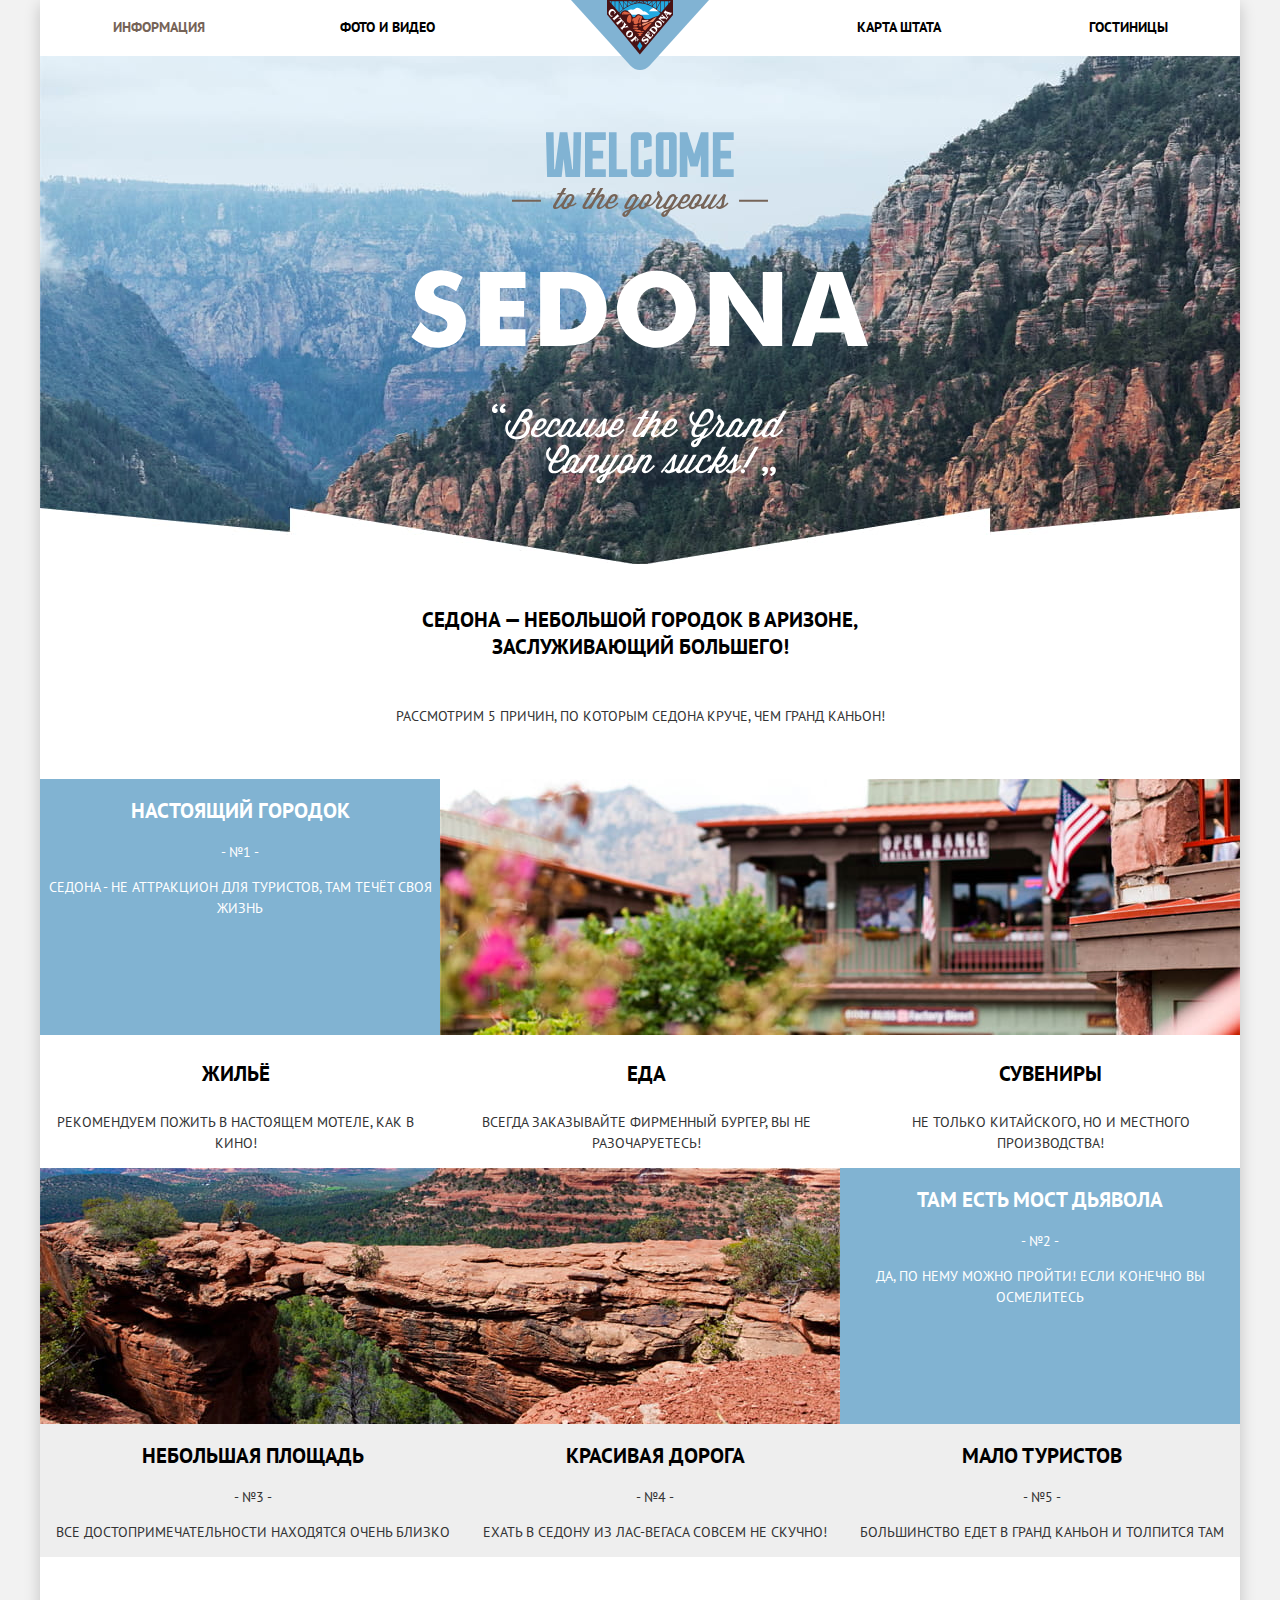
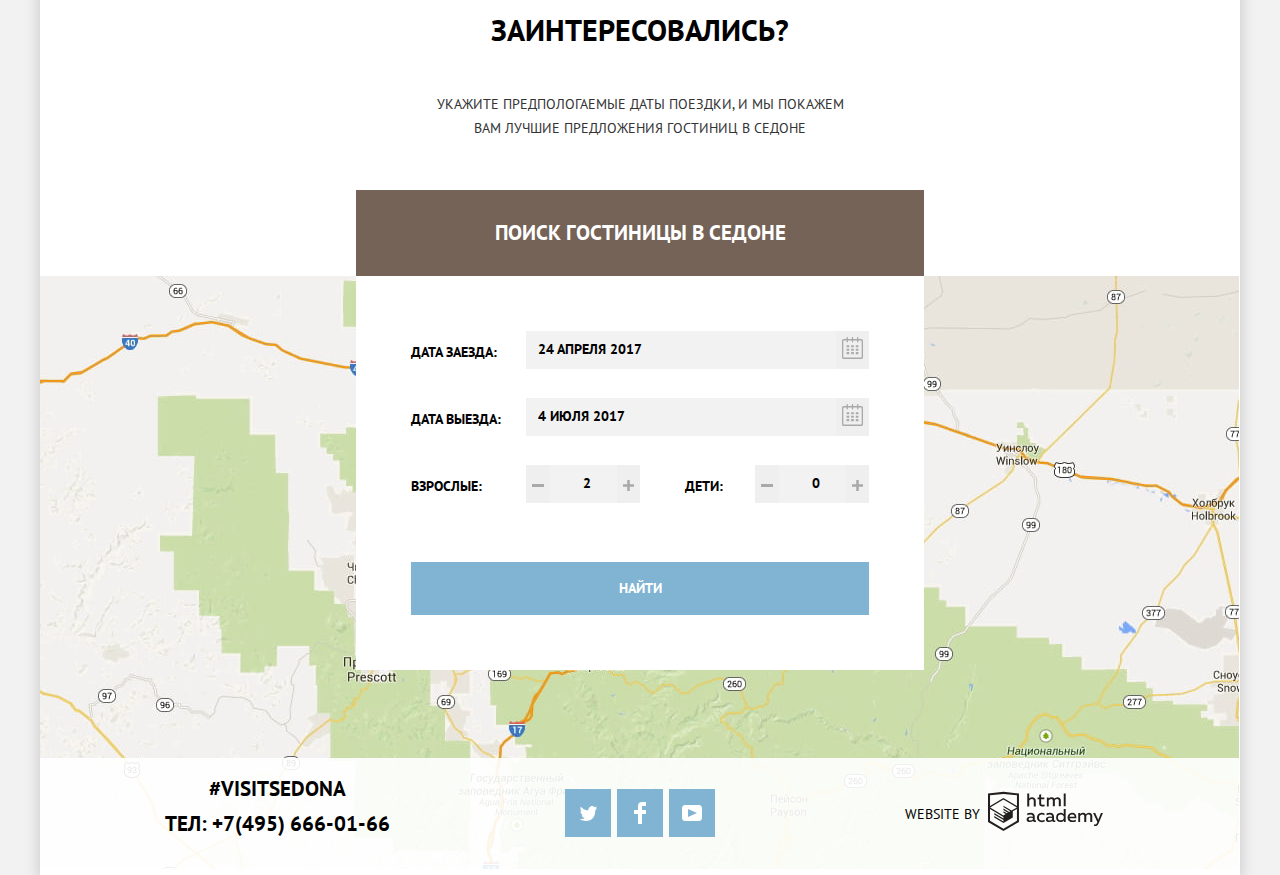
==== commit 112e14ea: "main page & hotels list layout" ====
--- a/index.html
+++ b/index.html
@@ -7,8 +7,8 @@
     <link href="css/normalize.css" rel="stylesheet">
     <link href="css/style.css" rel="stylesheet">
   </head>
-  <body>
-    <div class="page-wrap">
+  <body class="page-body">
+    <div class="page-body-wrap">
       <header class="main-header">
         <nav class="main-navigation">
           <a class="main-header-logo">
@@ -27,21 +27,23 @@
         <section class="description">
           <h2 class="visually-hidden">Описание Седоны</h2>
           <div class="description-image">
-            <img src="img/description-welcome.svg" width="455" height="510" alt="Слоган города">
+            <img src="img/description-welcome.svg" width="458" height="505" alt="Слоган города">
           </div>
-          <strong class="description-slogan">Седона - небольшой городок в Аризоне, заслуживающий большего!</strong>
+          <strong class="description-slogan">Седона — небольшой городок в Аризоне, заслуживающий большего!</strong>
         </section>
         <section class="advantages">
           <h2 class="visually-hidden">Преимущества</h2>
           <p>Рассмотрим 5 причин, по которым Седона круче, чем Гранд Каньон!</p>
           <ul class="advantages-list">
             <li class="advantage-item">
-              <div class="advantage-item-colorized">
-                <h3>Настоящий городок</h3>
-                <p>- №1 -</p>
-                <p>Седона - не аттракцион для туристов, там течёт своя жизнь</p>
+              <div class="advantage-item-row">
+                <div class="advantage-item-colorized">
+                  <h3>Настоящий городок</h3>
+                  <p>- №1 -</p>
+                  <p>Седона - не аттракцион для туристов, там течёт своя жизнь</p>
+                </div>
+                <img src="img/city-view.jpg" width="800" height="256" alt="Вид на город Седона">
               </div>
-              <img src="img/city-view.jpg" width="800" height="256" alt="Вид на город Седона">
               <ul class="advantages-sublist">
                 <li class="advantage-subitem">
                   <h4>Жильё</h4>
@@ -58,104 +60,127 @@
               </ul>
             </li>
             <li class="advantage-item">
-              <img src="img/devil-bridge-view.jpg" width="800" height="256" alt="Вид на мост дьявола">
-              <div class="advantage-item-colorized">
-                <h3>Там есть мост дьявола</h3>
-                <p>- №2 -</p>
-                <p>Да, по нему можно пройти! Если конечно вы осмелитесь</p>
+              <div class="advantage-item-row">
+                <img src="img/devil-bridge-view.jpg" width="800" height="256" alt="Вид на мост дьявола">
+                <div class="advantage-item-colorized">
+                  <h3>Там есть мост дьявола</h3>
+                  <p>- №2 -</p>
+                  <p>Да, по нему можно пройти! Если конечно вы осмелитесь</p>
+                </div>
               </div>
             </li>
-            <li class="advantage-item advantage-item-dark">
-              <h3>Небольшая площадь</h3>
-              <p>- №3 -</p>
-              <p>Все достопримечательности находятся очень близко</p>
-            </li>
-            <li class="advantage-item advantage-item-dark">
-              <h3>Красивая дорога</h3>
-              <p>- №4 -</p>
-              <p>Ехать в Седону из Лас-Вегаса совсем не скучно!</p>
-            </li>
-            <li class="advantage-item advantage-item-dark">
-              <h3>Мало туристов</h3>
-              <p>- №5 -</p>
-              <p>Большинство едет в Гранд Каньон и толпится там</p>
-            </li>
+            <div class="advantage-item-row">
+              <li class="advantage-item advantage-item-dark">
+                <h3>Небольшая площадь</h3>
+                <p>- №3 -</p>
+                <p>Все достопримечательности находятся очень близко</p>
+              </li>
+              <li class="advantage-item advantage-item-dark">
+                <h3>Красивая дорога</h3>
+                <p>- №4 -</p>
+                <p>Ехать в Седону из Лас-Вегаса совсем не скучно!</p>
+              </li>
+              <li class="advantage-item advantage-item-dark">
+                <h3>Мало туристов</h3>
+                <p>- №5 -</p>
+                <p>Большинство едет в Гранд Каньон и толпится там</p>
+              </li>
+            </div>
           </ul>
         </section>
         <section class="find-hotel">
           <h2>Заинтересовались?</h2>
           <p>Укажите предпологаемые даты поездки, и мы покажем вам лучшие предложения гостиниц в Седоне</p>
           <button type="button" class="button dark-button find-hotel-button" aria-expanded="true" aria-controls="find-hotel-form">Поиск гостиницы в Седоне</button>
-          <!-- <div id="find-hotel-form"> -->
-            <form id="find-hotel-form" class="find-hotel-form" action="https://echo.htmlacademy.ru" method="post">
-              <div>
-                <label for="arrival-date">Дата заезда:</label>
-                <input type="text" id="arrival-date" class="date" name="arrival-date" placeholder="дд.мм.гггг" value="24 апреля 2017">
-                <button type="button" class="datepicker-button" aria-label="Выбрать дату заезда">
-                  <svg xmlns="http://www.w3.org/2000/svg" width="21" height="22" viewBox="0 0 21 22"><path d="M19.251 2.025h-2.845V.648c0-.381-.294-.689-.656-.689-.363 0-.656.308-.656.689v1.377h-3.938V.648c0-.381-.294-.689-.655-.689-.363 0-.657.308-.657.689v1.377H5.906V.648c0-.381-.294-.689-.656-.689-.363 0-.657.308-.657.689v1.377H1.75C.784 2.025 0 2.847 0 3.862v16.302C0 21.179.784 22 1.75 22h17.501c.966 0 1.749-.821 1.749-1.836V3.862c0-1.015-.783-1.837-1.749-1.837zm.437 18.139a.448.448 0 0 1-.437.459H1.75a.45.45 0 0 1-.438-.459V3.862a.45.45 0 0 1 .438-.459h2.844v1.378c0 .381.294.689.657.689.362 0 .656-.308.656-.689V3.403h3.938v1.378c0 .381.294.689.657.689.361 0 .655-.308.655-.689V3.403h3.938v1.378c0 .381.293.689.656.689.362 0 .656-.308.656-.689V3.403h2.845c.241 0 .437.206.437.459v16.302z"/><path d="M4.594 8.225h2.625v2.066H4.594zM4.594 11.668h2.625v2.067H4.594zM4.594 15.112h2.625v2.066H4.594zM9.188 15.112h2.625v2.066H9.188zM9.188 11.668h2.625v2.067H9.188zM9.188 8.225h2.625v2.066H9.188zM13.781 15.112h2.625v2.066h-2.625zM13.781 11.668h2.625v2.067h-2.625zM13.781 8.225h2.625v2.066h-2.625z"/></svg>
-                </button>
-              </div>
-              <div>
-                <label for="departure-date">Дата выезда:</label>
-                <input type="text" id="departure-date" name="departure-date" placeholder="дд.мм.гггг" value="4 июля 2017">
-                <button type="button" class="datepicker-button" aria-label="Выбрать дату выезда">
-                  <svg xmlns="http://www.w3.org/2000/svg" width="21" height="22" viewBox="0 0 21 22"><path d="M19.251 2.025h-2.845V.648c0-.381-.294-.689-.656-.689-.363 0-.656.308-.656.689v1.377h-3.938V.648c0-.381-.294-.689-.655-.689-.363 0-.657.308-.657.689v1.377H5.906V.648c0-.381-.294-.689-.656-.689-.363 0-.657.308-.657.689v1.377H1.75C.784 2.025 0 2.847 0 3.862v16.302C0 21.179.784 22 1.75 22h17.501c.966 0 1.749-.821 1.749-1.836V3.862c0-1.015-.783-1.837-1.749-1.837zm.437 18.139a.448.448 0 0 1-.437.459H1.75a.45.45 0 0 1-.438-.459V3.862a.45.45 0 0 1 .438-.459h2.844v1.378c0 .381.294.689.657.689.362 0 .656-.308.656-.689V3.403h3.938v1.378c0 .381.294.689.657.689.361 0 .655-.308.655-.689V3.403h3.938v1.378c0 .381.293.689.656.689.362 0 .656-.308.656-.689V3.403h2.845c.241 0 .437.206.437.459v16.302z"/><path d="M4.594 8.225h2.625v2.066H4.594zM4.594 11.668h2.625v2.067H4.594zM4.594 15.112h2.625v2.066H4.594zM9.188 15.112h2.625v2.066H9.188zM9.188 11.668h2.625v2.067H9.188zM9.188 8.225h2.625v2.066H9.188zM13.781 15.112h2.625v2.066h-2.625zM13.781 11.668h2.625v2.067h-2.625zM13.781 8.225h2.625v2.066h-2.625z"/></svg>
-                </button>
-              </div>
-              <div>
-                <label for="adults-count">Взрослые:</label>
-                <button type="button" class="counter-button" aria-label="Уменьшить">-</button>
-                <input type="number" id="adults-count" name="adults-count" min="1" value="2">
-                <button type="button" class="counter-button" aria-label="Увеличить">+</button>
-                <label for="children-count">Дети:</label>
-                <button type="button" class="counter-button" aria-label="Уменьшить">-</button>
-                <input type="number" id="children-count" name="children-count" min="0" value="0">
-                <button type="button" class="counter-button" aria-label="Увеличить">+</button>
-              </div>
-              <button type="submit" class="button light-button submit-button">Найти</button>
-            </form>
-          <!-- </div> -->
+          <form id="find-hotel-form" class="find-hotel-form" action="https://echo.htmlacademy.ru" method="post">
+            <label for="arrival-date">Дата заезда:</label>
+            <div class="date-input-group">
+              <input type="text" class="date-input" id="arrival-date" class="date" name="arrival-date" placeholder="дд.мм.гггг" value="24 апреля 2017">
+              <button type="button" class="datepicker-button" aria-label="Выбрать дату заезда">
+                <svg xmlns="http://www.w3.org/2000/svg" width="21" height="22" viewBox="0 0 21 22"><path d="M19.251 2.025h-2.845V.648c0-.381-.294-.689-.656-.689-.363 0-.656.308-.656.689v1.377h-3.938V.648c0-.381-.294-.689-.655-.689-.363 0-.657.308-.657.689v1.377H5.906V.648c0-.381-.294-.689-.656-.689-.363 0-.657.308-.657.689v1.377H1.75C.784 2.025 0 2.847 0 3.862v16.302C0 21.179.784 22 1.75 22h17.501c.966 0 1.749-.821 1.749-1.836V3.862c0-1.015-.783-1.837-1.749-1.837zm.437 18.139a.448.448 0 0 1-.437.459H1.75a.45.45 0 0 1-.438-.459V3.862a.45.45 0 0 1 .438-.459h2.844v1.378c0 .381.294.689.657.689.362 0 .656-.308.656-.689V3.403h3.938v1.378c0 .381.294.689.657.689.361 0 .655-.308.655-.689V3.403h3.938v1.378c0 .381.293.689.656.689.362 0 .656-.308.656-.689V3.403h2.845c.241 0 .437.206.437.459v16.302z"/><path d="M4.594 8.225h2.625v2.066H4.594zM4.594 11.668h2.625v2.067H4.594zM4.594 15.112h2.625v2.066H4.594zM9.188 15.112h2.625v2.066H9.188zM9.188 11.668h2.625v2.067H9.188zM9.188 8.225h2.625v2.066H9.188zM13.781 15.112h2.625v2.066h-2.625zM13.781 11.668h2.625v2.067h-2.625zM13.781 8.225h2.625v2.066h-2.625z"/></svg>
+              </button>
+            </div>
+            <label for="departure-date">Дата выезда:</label>
+            <div class="date-input-group">
+              <input type="text" class="date-input" id="departure-date" name="departure-date" placeholder="дд.мм.гггг" value="4 июля 2017">
+              <button type="button" class="datepicker-button" aria-label="Выбрать дату выезда">
+                <svg xmlns="http://www.w3.org/2000/svg" width="21" height="22" viewBox="0 0 21 22"><path d="M19.251 2.025h-2.845V.648c0-.381-.294-.689-.656-.689-.363 0-.656.308-.656.689v1.377h-3.938V.648c0-.381-.294-.689-.655-.689-.363 0-.657.308-.657.689v1.377H5.906V.648c0-.381-.294-.689-.656-.689-.363 0-.657.308-.657.689v1.377H1.75C.784 2.025 0 2.847 0 3.862v16.302C0 21.179.784 22 1.75 22h17.501c.966 0 1.749-.821 1.749-1.836V3.862c0-1.015-.783-1.837-1.749-1.837zm.437 18.139a.448.448 0 0 1-.437.459H1.75a.45.45 0 0 1-.438-.459V3.862a.45.45 0 0 1 .438-.459h2.844v1.378c0 .381.294.689.657.689.362 0 .656-.308.656-.689V3.403h3.938v1.378c0 .381.294.689.657.689.361 0 .655-.308.655-.689V3.403h3.938v1.378c0 .381.293.689.656.689.362 0 .656-.308.656-.689V3.403h2.845c.241 0 .437.206.437.459v16.302z"/><path d="M4.594 8.225h2.625v2.066H4.594zM4.594 11.668h2.625v2.067H4.594zM4.594 15.112h2.625v2.066H4.594zM9.188 15.112h2.625v2.066H9.188zM9.188 11.668h2.625v2.067H9.188zM9.188 8.225h2.625v2.066H9.188zM13.781 15.112h2.625v2.066h-2.625zM13.781 11.668h2.625v2.067h-2.625zM13.781 8.225h2.625v2.066h-2.625z"/></svg>
+              </button>
+            </div>
+            <label for="adults-count">Взрослые:</label>
+            <div class="counter-input-group">
+              <button type="button" class="counter-button" aria-label="Уменьшить">
+                <svg width="12" height="3" viewBox="0 0 12 3" xmlns="http://www.w3.org/2000/svg">
+                  <rect width="12" height="3"/>
+                </svg>
+              </button>
+              <input type="number" class="counter-input" id="adults-count" name="adults-count" min="1" value="2">
+              <button type="button" class="counter-button" aria-label="Увеличить">
+                <svg width="11" height="11" viewBox="0 0 11 11" xmlns="http://www.w3.org/2000/svg">
+                  <path fill-rule="evenodd" clip-rule="evenodd" d="M4.23086 6.76932V11H6.76932V6.76932H11V4.23086H6.76932V0H4.23085V4.23086H0V6.76932H4.23086Z"/>
+                </svg>
+              </button>
+            </div>
+            <label for="children-count">Дети:</label>
+            <div class="counter-input-group">
+              <button type="button" class="counter-button" aria-label="Уменьшить">
+                <svg width="12" height="3" viewBox="0 0 12 3" xmlns="http://www.w3.org/2000/svg">
+                  <rect width="12" height="3"/>
+                </svg>
+              </button>
+              <input type="number" class="counter-input" id="children-count" name="children-count" min="0" value="0">
+              <button type="button" class="counter-button" aria-label="Увеличить">
+                <svg width="11" height="11" viewBox="0 0 11 11" xmlns="http://www.w3.org/2000/svg">
+                  <path fill-rule="evenodd" clip-rule="evenodd" d="M4.23086 6.76932V11H6.76932V6.76932H11V4.23086H6.76932V0H4.23085V4.23086H0V6.76932H4.23086Z"/>
+                </svg>
+              </button>
+            </div>
+            <button type="submit" class="button light-button submit-button">Найти</button>
+          </form>
         </section>
         <section class="map">
           <h2 class="visually-hidden">Карта Седоны</h2>
           <img src="img/map.jpg" width="1199" height="594" alt="Карта города Седона">
         </section>
       </main>
-      <footer class="page-footer">
-        <section class="footer-contacts">
-          <h2 class="visually-hidden">Контакты</h2>
-          <p>#VisitSedona Тел: +7(495) 666-01-66</p>
-        </section>
-        <section class="footer-social">
-          <h2 class="visually-hidden">Соц. сети</h2>
-          <ul>
-            <li>
-              <a class="social-button" href="#">
-                <span class="visually-hidden">Твиттер</span>
-                <svg xmlns="http://www.w3.org/2000/svg" xmlns:xlink="http://www.w3.org/1999/xlink" width="17" height="15" viewBox="0 0 17 15"><path fill="#FFF" d="M10.95.144c1.685-.496 2.984.27 3.577 1.179.673-.231 1.331-.481 2.011-.708a2.345 2.345 0 0 1-.857 1.768c.685.17 1.304-.491 1.304-.491-.169 1-1.006 1.788-1.563 2.024-.231 6.75-3.175 11.217-10.077 11.082h-.446c-.41 0-4.164-.46-4.898-1.887 2.271.196 3.893-.422 4.693-1.177-.96-.3-2.679-.477-2.979-2.95.349.106.564.228 1.19.119C1.705 8.247.374 7.53.448 5.33c.285.328 1.067.536 1.34.472C1.085 5.561-.182 2.442.894.85c1.818 1.854 3.735 3.606 7.152 3.773C8.254 2.33 9.183.793 10.95.144z"/></svg>
-              </a>
-            </li>
-            <li>
-              <a class="social-button" href="#">
-                <span class="visually-hidden">Фейсбук</span>
-                <svg xmlns="http://www.w3.org/2000/svg" width="12" height="22" viewBox="0 0 12 22"><path fill="#FFF" d="M12 4V0H8a4 4 0 0 0-4 4v4H0v4h4v10h4V12h4V8H8V4h4z"/></svg>
-              </a>
-            </li>
-            <li>
-              <a class="social-button" href="#">
-                <span class="visually-hidden">Ютуб</span>
-                <svg xmlns="http://www.w3.org/2000/svg" xmlns:xlink="http://www.w3.org/1999/xlink" width="20" height="16" viewBox="0 0 20 16"><path fill="#FFF" d="M17 0H3C1.35 0 0 1.35 0 3v10c0 1.65 1.35 3 3 3h14c1.65 0 3-1.35 3-3V3c0-1.65-1.35-3-3-3zM6.027 11.998V4.002L15.014 8l-8.987 3.998z"/></svg>
-              </a>
-            </li>
-          </ul>
-        </section>
-        <p class="footer-copyright">
-          Website by
-          <a class="copyright-button" href="https://htmlacademy.ru">
-            <span class="visually-hidden">html academy</span>
-            <svg id="Layer_1" data-name="Layer 1" xmlns="http://www.w3.org/2000/svg" viewBox="0 0 108.08 36.85"><title>logo-htmlacademy-small1</title><path d="M44.61,26.88a2,2,0,0,0,.55-0.1v1.33a3.25,3.25,0,0,1-1.18.21,1.67,1.67,0,0,1-1.67-1,4.84,4.84,0,0,1-3.14,1.08c-1.51,0-2.91-.83-2.91-2.55,0-2.13,2-2.79,3.71-2.79a11.08,11.08,0,0,1,2.17.25v-0.3c0-1-.76-1.77-2.19-1.77a7.42,7.42,0,0,0-3,.64v-1.7a10.21,10.21,0,0,1,3.19-.55c2.36,0,3.81,1.12,3.81,3.65v3a0.54,0.54,0,0,0,.49.59h0.17Zm-6.44-1.13A1.35,1.35,0,0,0,39.63,27h0.11a3.39,3.39,0,0,0,2.41-1V24.58a9.72,9.72,0,0,0-1.81-.21c-1,0-2.16.33-2.16,1.38h0Zm12.36-6.11a5,5,0,0,1,2.57.64V22a4.08,4.08,0,0,0-2.3-.7,2.75,2.75,0,1,0,0,5.49,5,5,0,0,0,2.43-.64v1.71a6.27,6.27,0,0,1-2.76.57A4.21,4.21,0,0,1,46,24.51q0-.21,0-0.41a4.32,4.32,0,0,1,4.18-4.46h0.38Zm12.17,7.24a2,2,0,0,0,.55-0.1v1.33a3.25,3.25,0,0,1-1.18.21,1.67,1.67,0,0,1-1.67-1,4.84,4.84,0,0,1-3.14,1.08c-1.51,0-2.91-.83-2.91-2.55,0-2.13,2-2.79,3.71-2.79a11.08,11.08,0,0,1,2.17.25v-0.3c0-1-.76-1.77-2.19-1.77a7.42,7.42,0,0,0-3,.64v-1.7a10.21,10.21,0,0,1,3.19-.55c2.36,0,3.81,1.12,3.81,3.65v3a0.54,0.54,0,0,0,.49.59h0.17Zm-6.44-1.13A1.35,1.35,0,0,0,57.73,27h0.11a3.39,3.39,0,0,0,2.41-1V24.58a9.72,9.72,0,0,0-1.81-.21c-1.06,0-2.16.33-2.16,1.38h0ZM73,16V28.2H71.35V26.88a3.88,3.88,0,0,1-3.19,1.54,4.4,4.4,0,0,1,0-8.78,3.81,3.81,0,0,1,3,1.3V16H73Zm-4.53,5.22a2.76,2.76,0,1,0,0,5.52A2.86,2.86,0,0,0,71.15,25V23A2.91,2.91,0,0,0,68.49,21.27ZM79,19.64c3.31,0,4.46,2.68,3.92,5.09H76.7c0.21,1.5,1.67,2.11,3.19,2.11a6.11,6.11,0,0,0,2.64-.59v1.6a7.14,7.14,0,0,1-3,.57C77,28.42,74.78,27,74.78,24a4.18,4.18,0,0,1,4-4.39H79Zm0.09,1.54a2.28,2.28,0,0,0-2.44,2.1v0.06H81.3A2,2,0,0,0,79.13,21.18Zm5.73,7V19.87h1.65v1a3.81,3.81,0,0,1,2.78-1.27A2.86,2.86,0,0,1,91.89,21a4.12,4.12,0,0,1,2.91-1.33A3.06,3.06,0,0,1,98,23V28.2h-1.9V23.05a1.59,1.59,0,0,0-1.42-1.75H94.42a2.8,2.8,0,0,0-2.07,1.12V28.2h-1.9V23.05A1.59,1.59,0,0,0,89,21.31H88.8a3,3,0,0,0-2.21,1.29v5.63H84.86Zm21.31-8.33h1.9l-3.91,9.46c-0.9,2.17-2.09,2.86-3.35,2.86a4.76,4.76,0,0,1-1.1-.14V30.46a2.86,2.86,0,0,0,.85.12c0.9,0,1.58-.64,2.07-1.9l0.17-.42-4-8.4h2l2.86,6.29ZM38.73,1.46V6.22a3.81,3.81,0,0,1,2.7-1.14,3.25,3.25,0,0,1,3.44,3.4v5.15H43V8.72a1.81,1.81,0,0,0-1.61-2h-0.3a2.93,2.93,0,0,0-2.32,1.39v5.52h-1.9V1.46h1.9ZM49.94,2.31v3h3V6.91h-3v3.81c0,1.1.5,1.46,1.58,1.46a4.49,4.49,0,0,0,1.69-.33v1.6A6.8,6.8,0,0,1,51,13.8a2.55,2.55,0,0,1-2.86-2.74V6.89H46.58V5.26h1.5V2.74Zm5.4,11.31V5.28H57v1A3.81,3.81,0,0,1,59.77,5a2.86,2.86,0,0,1,2.6,1.33A4.12,4.12,0,0,1,65.28,5,3.06,3.06,0,0,1,68.44,8.4v5.21h-1.9V8.46a1.59,1.59,0,0,0-1.42-1.75H64.89a2.8,2.8,0,0,0-2.07,1.12v5.78h-1.9V8.46A1.59,1.59,0,0,0,59.5,6.71H59.27A3,3,0,0,0,57.06,8v5.63H55.34ZM71.17,1.45H73V13.6H71.17V1.45ZM14.71,0H14.55L0,1.54V28.21l14.55,8.66,14.55-8.66V1.54Zm12.5,27.1L14.55,34.64,1.9,27.12V16.18l12.59,7.5V25L5.86,19.9v1.31l8.68,5.21v1.39L5.87,22.65V24l8.68,5.21,8.75-5.24V18.31L27.2,16V27.12Zm0-12.53-3.48,2-1.6,1L14.51,13v1.31L21,18.23H21l-0.14.09-1,.54-5.37-3.2V17l4.24,2.52-1,.67-3.2-1.9v1.31l2.1,1.24L14.5,22.1,2,14.65,14.51,7.11Zm0-1.32L14.49,5.76,1.91,13.25v-10L14.56,1.92,27.21,3.25v10h0Z" transform="translate(0 -0.02)" fill="#231f20"/></svg>
-          </a>
-        </p>
+      <footer class="page-footer main-page-footer">
+        <div class="container">
+          <section class="footer-contacts">
+            <h2 class="visually-hidden">Контакты</h2>
+            <p>#VisitSedona</p>
+            <p>Тел: +7(495) 666-01-66</p>
+          </section>
+          <section class="footer-social">
+            <h2 class="visually-hidden">Соц. сети</h2>
+            <ul class="footer-social-list">
+              <li>
+                <a class="social-button" href="#">
+                  <span class="visually-hidden">Твиттер</span>
+                  <svg xmlns="http://www.w3.org/2000/svg" xmlns:xlink="http://www.w3.org/1999/xlink" width="17" height="15" viewBox="0 0 17 15"><path fill="#FFF" d="M10.95.144c1.685-.496 2.984.27 3.577 1.179.673-.231 1.331-.481 2.011-.708a2.345 2.345 0 0 1-.857 1.768c.685.17 1.304-.491 1.304-.491-.169 1-1.006 1.788-1.563 2.024-.231 6.75-3.175 11.217-10.077 11.082h-.446c-.41 0-4.164-.46-4.898-1.887 2.271.196 3.893-.422 4.693-1.177-.96-.3-2.679-.477-2.979-2.95.349.106.564.228 1.19.119C1.705 8.247.374 7.53.448 5.33c.285.328 1.067.536 1.34.472C1.085 5.561-.182 2.442.894.85c1.818 1.854 3.735 3.606 7.152 3.773C8.254 2.33 9.183.793 10.95.144z"/></svg>
+                </a>
+              </li>
+              <li>
+                <a class="social-button" href="#">
+                  <span class="visually-hidden">Фейсбук</span>
+                  <svg xmlns="http://www.w3.org/2000/svg" width="12" height="22" viewBox="0 0 12 22"><path fill="#FFF" d="M12 4V0H8a4 4 0 0 0-4 4v4H0v4h4v10h4V12h4V8H8V4h4z"/></svg>
+                </a>
+              </li>
+              <li>
+                <a class="social-button" href="#">
+                  <span class="visually-hidden">Ютуб</span>
+                  <svg xmlns="http://www.w3.org/2000/svg" xmlns:xlink="http://www.w3.org/1999/xlink" width="20" height="16" viewBox="0 0 20 16"><path fill="#FFF" d="M17 0H3C1.35 0 0 1.35 0 3v10c0 1.65 1.35 3 3 3h14c1.65 0 3-1.35 3-3V3c0-1.65-1.35-3-3-3zM6.027 11.998V4.002L15.014 8l-8.987 3.998z"/></svg>
+                </a>
+              </li>
+            </ul>
+          </section>
+          <p class="footer-copyright">
+            <span>Website by</span>
+            <a class="copyright-button" href="https://htmlacademy.ru">
+              <span class="visually-hidden">html academy</span>
+              <svg id="Layer_1" data-name="Layer 1" xmlns="http://www.w3.org/2000/svg" viewBox="0 0 108.08 36.85"><title>logo-htmlacademy-small1</title><path d="M44.61,26.88a2,2,0,0,0,.55-0.1v1.33a3.25,3.25,0,0,1-1.18.21,1.67,1.67,0,0,1-1.67-1,4.84,4.84,0,0,1-3.14,1.08c-1.51,0-2.91-.83-2.91-2.55,0-2.13,2-2.79,3.71-2.79a11.08,11.08,0,0,1,2.17.25v-0.3c0-1-.76-1.77-2.19-1.77a7.42,7.42,0,0,0-3,.64v-1.7a10.21,10.21,0,0,1,3.19-.55c2.36,0,3.81,1.12,3.81,3.65v3a0.54,0.54,0,0,0,.49.59h0.17Zm-6.44-1.13A1.35,1.35,0,0,0,39.63,27h0.11a3.39,3.39,0,0,0,2.41-1V24.58a9.72,9.72,0,0,0-1.81-.21c-1,0-2.16.33-2.16,1.38h0Zm12.36-6.11a5,5,0,0,1,2.57.64V22a4.08,4.08,0,0,0-2.3-.7,2.75,2.75,0,1,0,0,5.49,5,5,0,0,0,2.43-.64v1.71a6.27,6.27,0,0,1-2.76.57A4.21,4.21,0,0,1,46,24.51q0-.21,0-0.41a4.32,4.32,0,0,1,4.18-4.46h0.38Zm12.17,7.24a2,2,0,0,0,.55-0.1v1.33a3.25,3.25,0,0,1-1.18.21,1.67,1.67,0,0,1-1.67-1,4.84,4.84,0,0,1-3.14,1.08c-1.51,0-2.91-.83-2.91-2.55,0-2.13,2-2.79,3.71-2.79a11.08,11.08,0,0,1,2.17.25v-0.3c0-1-.76-1.77-2.19-1.77a7.42,7.42,0,0,0-3,.64v-1.7a10.21,10.21,0,0,1,3.19-.55c2.36,0,3.81,1.12,3.81,3.65v3a0.54,0.54,0,0,0,.49.59h0.17Zm-6.44-1.13A1.35,1.35,0,0,0,57.73,27h0.11a3.39,3.39,0,0,0,2.41-1V24.58a9.72,9.72,0,0,0-1.81-.21c-1.06,0-2.16.33-2.16,1.38h0ZM73,16V28.2H71.35V26.88a3.88,3.88,0,0,1-3.19,1.54,4.4,4.4,0,0,1,0-8.78,3.81,3.81,0,0,1,3,1.3V16H73Zm-4.53,5.22a2.76,2.76,0,1,0,0,5.52A2.86,2.86,0,0,0,71.15,25V23A2.91,2.91,0,0,0,68.49,21.27ZM79,19.64c3.31,0,4.46,2.68,3.92,5.09H76.7c0.21,1.5,1.67,2.11,3.19,2.11a6.11,6.11,0,0,0,2.64-.59v1.6a7.14,7.14,0,0,1-3,.57C77,28.42,74.78,27,74.78,24a4.18,4.18,0,0,1,4-4.39H79Zm0.09,1.54a2.28,2.28,0,0,0-2.44,2.1v0.06H81.3A2,2,0,0,0,79.13,21.18Zm5.73,7V19.87h1.65v1a3.81,3.81,0,0,1,2.78-1.27A2.86,2.86,0,0,1,91.89,21a4.12,4.12,0,0,1,2.91-1.33A3.06,3.06,0,0,1,98,23V28.2h-1.9V23.05a1.59,1.59,0,0,0-1.42-1.75H94.42a2.8,2.8,0,0,0-2.07,1.12V28.2h-1.9V23.05A1.59,1.59,0,0,0,89,21.31H88.8a3,3,0,0,0-2.21,1.29v5.63H84.86Zm21.31-8.33h1.9l-3.91,9.46c-0.9,2.17-2.09,2.86-3.35,2.86a4.76,4.76,0,0,1-1.1-.14V30.46a2.86,2.86,0,0,0,.85.12c0.9,0,1.58-.64,2.07-1.9l0.17-.42-4-8.4h2l2.86,6.29ZM38.73,1.46V6.22a3.81,3.81,0,0,1,2.7-1.14,3.25,3.25,0,0,1,3.44,3.4v5.15H43V8.72a1.81,1.81,0,0,0-1.61-2h-0.3a2.93,2.93,0,0,0-2.32,1.39v5.52h-1.9V1.46h1.9ZM49.94,2.31v3h3V6.91h-3v3.81c0,1.1.5,1.46,1.58,1.46a4.49,4.49,0,0,0,1.69-.33v1.6A6.8,6.8,0,0,1,51,13.8a2.55,2.55,0,0,1-2.86-2.74V6.89H46.58V5.26h1.5V2.74Zm5.4,11.31V5.28H57v1A3.81,3.81,0,0,1,59.77,5a2.86,2.86,0,0,1,2.6,1.33A4.12,4.12,0,0,1,65.28,5,3.06,3.06,0,0,1,68.44,8.4v5.21h-1.9V8.46a1.59,1.59,0,0,0-1.42-1.75H64.89a2.8,2.8,0,0,0-2.07,1.12v5.78h-1.9V8.46A1.59,1.59,0,0,0,59.5,6.71H59.27A3,3,0,0,0,57.06,8v5.63H55.34ZM71.17,1.45H73V13.6H71.17V1.45ZM14.71,0H14.55L0,1.54V28.21l14.55,8.66,14.55-8.66V1.54Zm12.5,27.1L14.55,34.64,1.9,27.12V16.18l12.59,7.5V25L5.86,19.9v1.31l8.68,5.21v1.39L5.87,22.65V24l8.68,5.21,8.75-5.24V18.31L27.2,16V27.12Zm0-12.53-3.48,2-1.6,1L14.51,13v1.31L21,18.23H21l-0.14.09-1,.54-5.37-3.2V17l4.24,2.52-1,.67-3.2-1.9v1.31l2.1,1.24L14.5,22.1,2,14.65,14.51,7.11Zm0-1.32L14.49,5.76,1.91,13.25v-10L14.56,1.92,27.21,3.25v10h0Z" transform="translate(0 -0.02)" fill="#231f20"/></svg>
+            </a>
+          </p>
+        </div>
       </footer>
     </div>
   </body>
--- a/css/style.css
+++ b/css/style.css
@@ -28,6 +28,7 @@
   margin: 0;
   padding: 0;
   font-family: "PT Sans", Arial, sans-serif;
+  font-weight: normal;
   font-size: 14px;
   line-height: 21px;
   color: var(--black);
@@ -52,14 +53,29 @@
   margin: -1px;
 }
 
-.page-wrap {
+/* Grid */
+
+.page-body {
+  height: 100%;
+}
+
+.page-body-wrap {
+  min-height: 100%;
+  display: grid;
+  grid-template-rows: min-content 1fr min-content;
+  align-content: start;
   width: 1200px;
   margin: 0 auto;
   background-color: var(--white);
   box-shadow: 0px 5px 15px rgba(0, 1, 1, 0.2);
+  position: relative;
 }
 
 /* Main navigation */
+
+.main-header {
+  margin-bottom: 2px;
+}
 
 .main-navigation {
   line-height: 26px;
@@ -68,11 +84,39 @@
 
 .site-navigation {
   list-style: none;
+  margin: 0;
+  padding: 0;
+  margin-top: 14px;
+  margin-bottom: 14px;
+  display: flex;
+  flex-direction: row;
+  flex-wrap: wrap;
+  margin-left: 73px;
+  margin-right: 72px;
+}
+
+.site-navigation li {
+  display: block;
+  min-width: 227px;
 }
 
 .site-navigation a {
   color: var(--black);
   font-weight: bold;
+}
+
+.site-navigation li:nth-child(4n-1) {
+  margin-left: 147px;
+}
+
+.site-navigation li:nth-child(4n-3),
+.site-navigation li:nth-child(4n-2) {
+  text-align: left;
+}
+
+.site-navigation li:nth-child(4n-1),
+.site-navigation li:nth-child(4n) {
+  text-align: right;
 }
 
 .site-navigation a:hover,
@@ -89,6 +133,17 @@
   color: var(--brown-light);
 }
 
+/* Logo */
+
+.main-header-logo {
+  position: absolute;
+  display: block;
+  margin: 0 auto;
+  width: 138px;
+  left: calc(50% - 138px/2);
+  top: 0;
+  z-index: 1;
+}
 
 /* Description */
 
@@ -101,13 +156,18 @@
   background-image: url("../img/description-background.jpg");
   background-position: center;
   background-repeat: no-repeat;
-  padding-top: 77px;
-  padding-bottom: 77px;
+  padding-top: 76px;
+  padding-bottom: 74px;
+  margin-bottom: 42px;
 }
 
 .description-slogan {
   font-size: 21px;
-  line-height: 26px;
+  line-height: 27px;
+  width: 470px;
+  display: flex;
+  margin: 0 auto;
+  margin-bottom: 43px;
 }
 
 /* Advantages */
@@ -119,11 +179,24 @@
 
 .advantages > p {
   line-height: 26px;
-}
-
-.advantages-list,
+  margin-bottom: 50px;
+}
+
+.advantages-list {
+  list-style: none;
+  margin: 0;
+  padding: 0;
+  margin-bottom: 61px;
+  display: flex;
+  flex-direction: column;
+}
+
 .advantages-sublist {
   list-style: none;
+  margin: 0;
+  padding: 0;
+  display: flex;
+  flex-direction: row;
 }
 
 .advantage-item h3,
@@ -132,6 +205,10 @@
   color: var(--black);
 }
 
+.advantage-item-row {
+  display: flex;
+}
+
 .advantage-item-colorized,
 .advantage-item-colorized h3 {
   background-color: var(--blue-light);
@@ -140,6 +217,8 @@
 
 .advantage-item-dark {
   background-color: var(--whitesmoke);
+  flex-shrink: 0;
+  flex-grow: 1;
 }
 
 /* Button */
@@ -182,8 +261,8 @@
   color: rgba(255, 255, 255, 0.3);
 }
 
-
 /* Find-hotel */
+
 .find-hotel {
   text-align: center;
 }
@@ -192,23 +271,49 @@
   font-weight: bold;
   font-size: 30px;
   line-height: 24px;
+  margin-bottom: 50px;
 }
 
 .find-hotel > p {
   color: var(--gray-dark-500);
   line-height: 24px;
-}
-
+  width: 435px;
+  display: flex;
+  margin: 0 auto;
+  margin-bottom: 50px;
+}
 
 .find-hotel-button {
   font-weight: bold;
   font-size: 21px;
   line-height: 26px;
+  padding-top: 30px;
+  padding-bottom: 30px;
+  width: 568px;
 }
 
 .find-hotel-form {
   text-align: initial;
   font-weight: bold;
+  position: absolute;
+  background-color: var(--white);
+  width: 458px;
+  left: calc(50% - 568px/2);
+  z-index: 2;
+  padding: 55px;
+  display: grid;
+  grid-template-columns: repeat(4, 1fr);
+  align-items: center;
+  row-gap: 24px;
+}
+
+.find-hotel-form label {
+  grid-column-start: 1;
+}
+
+.find-hotel-form label:last-of-type {
+  grid-column-start: 3;
+  padding-left: 45px;
 }
 
 .find-hotel-form input {
@@ -216,14 +321,13 @@
   text-transform: uppercase;
   border: 2px solid transparent;
   background-color: var(--whitesmoke-light);
+  padding-top: 6px;
+  padding-bottom: 7px;
+  padding-left: 10px;
   outline: none;
   margin-bottom: 5px;
-  padding-top: 6px;
-  padding-bottom: 6px;
-  padding-left: 13px;
-}
-
-/* remove arrows for number inputs */
+}
+
 .find-hotel-form input::-webkit-outer-spin-button,
 .find-hotel-form input::-webkit-inner-spin-button {
   -webkit-appearance: none;
@@ -239,10 +343,34 @@
   background-color: var(--white);
 }
 
+.find-hotel-form .date-input-group {
+  display: flex;
+  align-content: center;
+  width: 100%;
+  grid-column-start: 2;
+  grid-column-end: 5;
+}
+
+.find-hotel-form .counter-input-group {
+  display: flex;
+  align-content: center;
+  width: 100%;
+}
+
+.find-hotel-form .date-input {
+  width: inherit;
+}
+
+.find-hotel-form .counter-input {
+  width: inherit;
+  text-align: center;
+}
+
 .datepicker-button {
   fill: var(--gray-light);
   border: 0;
   outline: none;
+  height: 38px;
 }
 
 .datepicker-button:hover,
@@ -255,100 +383,222 @@
 }
 
 .counter-button {
-  color: var(--gray-light);
+  fill: var(--gray-light);
   border: 0;
   outline: none;
-  font-size: 20px;
-  vertical-align: middle;
+  width: 26px;
+  height: 38px;
+  display: flex;
+  align-items: center;
+  padding-top: 4px;
 }
 
 .counter-button:hover,
 .counter-button:focus {
+  fill: var(--black);
+}
+
+.counter-button:active {
+  fill: var(--blue-light);
+}
+
+.submit-button {
+  grid-column: 1/-1;
+  display: block;
+  width: 100%;
+  margin-top: 30px;
+  margin-right: 0;
+  padding-top: 16px;
+  padding-bottom: 16px;
+}
+
+/* Filters */
+
+.filter-form-container {
+  background-color: var(--blue-dark);
+  background-image: url("../img/description-background.jpg");
+  background-position: center;
+  background-repeat: no-repeat;
+}
+
+.filter-form {
+  color: var(--white);
+  backdrop-filter: blur(10px);
+}
+
+.filter-form legend {
+  font-weight: bold;
+  font-size: 16px;
+}
+
+.filter-form ul {
+  list-style: none;
+}
+
+.filter-option label {
+  position: relative;
+  display: block;
+  cursor: pointer;
+  user-select: none;
+}
+
+.filter-input-checkbox + label::before {
+  background: url("../img/checkbox-off.svg");
+  content: "";
+  position: absolute;
+  left: -42px;
+  top: 0;
+  width: 27px;
+  height: 23px;
+  background-repeat: no-repeat;
+  background-position: 0 0;
+}
+
+.filter-input-checkbox:checked + label::before {
+  background-image: url("../img/checkbox-on.svg");
+}
+
+/* Not work */
+.filter-input-checkbox:disabled + label::before {
+  fill: var(--gray-dark);
+}
+
+.price-controls input {
+  font: inherit;
+  text-transform: uppercase;
+  border: 0;
+  background-color: transparent;
+  outline: none;
+  padding-left: 5px;
+  color: var(--white);
+}
+
+.price-controls input::-webkit-outer-spin-button,
+.price-controls input::-webkit-inner-spin-button {
+  -webkit-appearance: none;
+  margin: 0
+}
+
+.filter-submit-button {
+  background-color: transparent;
+  border-radius: 2px;
+  border: 2px solid var(--white);
+  color: var(--white);
+}
+
+.filter-submit-button:hover,
+.filter-submit-button:focus {
+  background-color: var(--white);
+  border-radius: 2px;
+  border: 2px solid var(--white);
   color: var(--black);
 }
 
-.counter-button:active {
-  color: var(--blue-light);
-}
-
-
-/* Page footer */
-
-.page-footer {
-  background-color: rgba(255, 255, 255, 0.9);
-}
-
-.footer-contacts {
+.results-count {
   font-weight: bold;
   font-size: 21px;
   line-height: 26px;
 }
 
-.footer-social {
-  text-align: center;
-}
-
-.footer-social ul {
+.results-sort .sort-type {
+  font-size: 12px;
+  line-height: 18px;
+}
+
+.sort-type-list {
   list-style: none;
 }
 
-/* Social button */
-
-.social-button {
-  color: inherit;
-  background-color: var(--blue-light);
-  width: 46px;
-  height: 48px;
-  align-items: center;
-  justify-content: center;
-  margin: 6px;
-  display: inline-flex;
-  outline: none;
-}
-
-.social-button:hover,
-.social-button:focus {
-  background-color: var(--blue);
-}
-
-.social-button:active {
-  background-color: var(--blue-dark);
-  fill-opacity: 0.3;
-}
-
-.footer-copyright {
-  line-height: 26px;
-}
-
-.copyright-button {
-  outline: none;
-}
-
-.copyright-button svg {
-  max-width: 115px;
-  max-height: 41px;
-}
-
-.copyright-button:hover path,
-.copyright-button:focus path {
+.sort-type-list a {
+  color: rgba(0, 0, 0, 0.3);
+  border-bottom: 1px dashed var(--blue-light);
+}
+
+.sort-type-list a:hover,
+.sort-type-list a:focus {
+  color: var(--blue-light);
+}
+
+.sort-type-list a:active {
+  color: var(--black);
+  border: none;
+}
+
+.sort-type-list .active {
+  color: var(--blue-light);
+  border: none;
+}
+
+.sort-order-list {
+  list-style: none;
+}
+
+.sort-order-link path{
+  fill: var(--gray-light-100);
+}
+
+.sort-order-link:hover path,
+.sort-order-link:focus path {
+  fill: var(--black);
+}
+
+.sort-order-link:active path {
   fill: var(--blue-light);
 }
 
-.copyright-button:active path {
-  fill: var(--gray-light-200);
+.sort-order-link-active path {
+  fill: var(--blue-light);
 }
 
 /* Hotels */
 
 .hotels-list {
   list-style: none;
+  margin: 0;
+  padding: 0;
+  display: flex;
+  flex-direction: column;
+}
+
+.hotel-item {
+  display: grid;
+  grid-template-columns: 135px 1fr 200px;
+  border-top: 1px solid var(--gray-light-50);
+  padding-top: 24px;
+  padding-right: 73px;
+  padding-bottom: 30px;
+  padding-left: 73px;
+}
+
+.hotel-item:last-child {
+  border-bottom: 1px solid var(--gray-light-50);
+}
+
+.hotel-item img {
+  display: flex;
+  align-self: flex-end;
+  width: 135px;
+  height: 90px;
+  margin: 0;
+}
+
+.hotel-item-main {
+  padding-left: 29px;
+}
+
+.hotel-item h3,
+.hotel-item p {
+  margin: 0;
 }
 
 .hotel-item-title {
+  display: block;
   font-weight: bold;
   font-size: 21px;
   line-height: 26px;
   color: var(--black);
+  margin: 0;
+  padding-bottom: 7px;
 }
 
 .hotel-item-title:hover,
@@ -359,6 +609,21 @@
 .hotel-item-title:active {
   color: var(--black);
   opacity: 0.3;
+}
+
+.hotel-item-main .description {
+  display: grid;
+  grid-template-columns: min-content min-content;
+  column-gap: 6px;
+  row-gap: 15px;
+  text-align: left;
+}
+
+.hotel-item-rating {
+  display: flex;
+  flex-direction: column;
+  justify-content: space-between;
+  align-items: flex-end;
 }
 
 .rating-stars {
@@ -376,13 +641,122 @@
 
 .hotel-item-detail.button {
   font-weight: bold;
+  padding-top: 5px;
+  padding-right: 17px;
+  padding-bottom: 5px;
+  padding-left: 17px;
 }
 
 .hotel-item-reserve.button {
   font-weight: bold;
 }
 
-.hotel-item-rating {
+.hotel-item .item-rating {
   color: var(--gray-dark-300);
   background-color: var(--whitesmoke-light);
 }
+
+/* Page footer */
+
+.page-footer {
+  background-color: rgba(255, 255, 255, 0.9);
+  padding-top: 10px;
+  padding-bottom: 21px;
+}
+
+.main-page-footer {
+  position: absolute;
+  bottom: 0;
+  width: 100%;
+}
+
+.page-footer .container {
+  display: grid;
+  grid-template-columns: 1fr 1fr 1fr;
+}
+
+.footer-contacts {
+  font-weight: bold;
+  font-size: 21px;
+  line-height: 26px;
+  display: block;
+  margin-left: 74px;
+  text-align: center;
+}
+
+.footer-contacts p {
+  margin: 8.5px;
+}
+
+.footer-social {
+  display: flex;
+  flex-direction: column;
+  justify-content: center;
+  padding-top: 5px;
+}
+
+.footer-social ul {
+  list-style: none;
+  margin: 0;
+  padding: 0;
+  flex-direction: row;
+  display: flex;
+  justify-content: center;
+  align-items: center;
+}
+
+.social-button {
+  color: inherit;
+  background-color: var(--blue-light);
+  width: 46px;
+  height: 48px;
+  margin: 3px;
+  display: flex;
+  align-items: center;
+  justify-content: center;
+  outline: none;
+}
+
+.social-button:hover,
+.social-button:focus {
+  background-color: var(--blue);
+}
+
+.social-button:active {
+  background-color: var(--blue-dark);
+  fill-opacity: 0.3;
+}
+
+.footer-copyright {
+  line-height: 26px;
+  text-align: center;
+  display: flex;
+  flex-direction: row;
+  justify-content: center;
+  margin-right: 72px;
+  padding-top: 6px;
+}
+
+.footer-copyright span {
+  padding-top: 13px;
+}
+
+.copyright-button {
+  outline: none;
+  padding-left: 8px;
+  padding-top: 3px;
+}
+
+.copyright-button svg {
+  width: 115px;
+  height: 41px;
+}
+
+.copyright-button:hover path,
+.copyright-button:focus path {
+  fill: var(--blue-light);
+}
+
+.copyright-button:active path {
+  fill: var(--gray-light-200);
+}
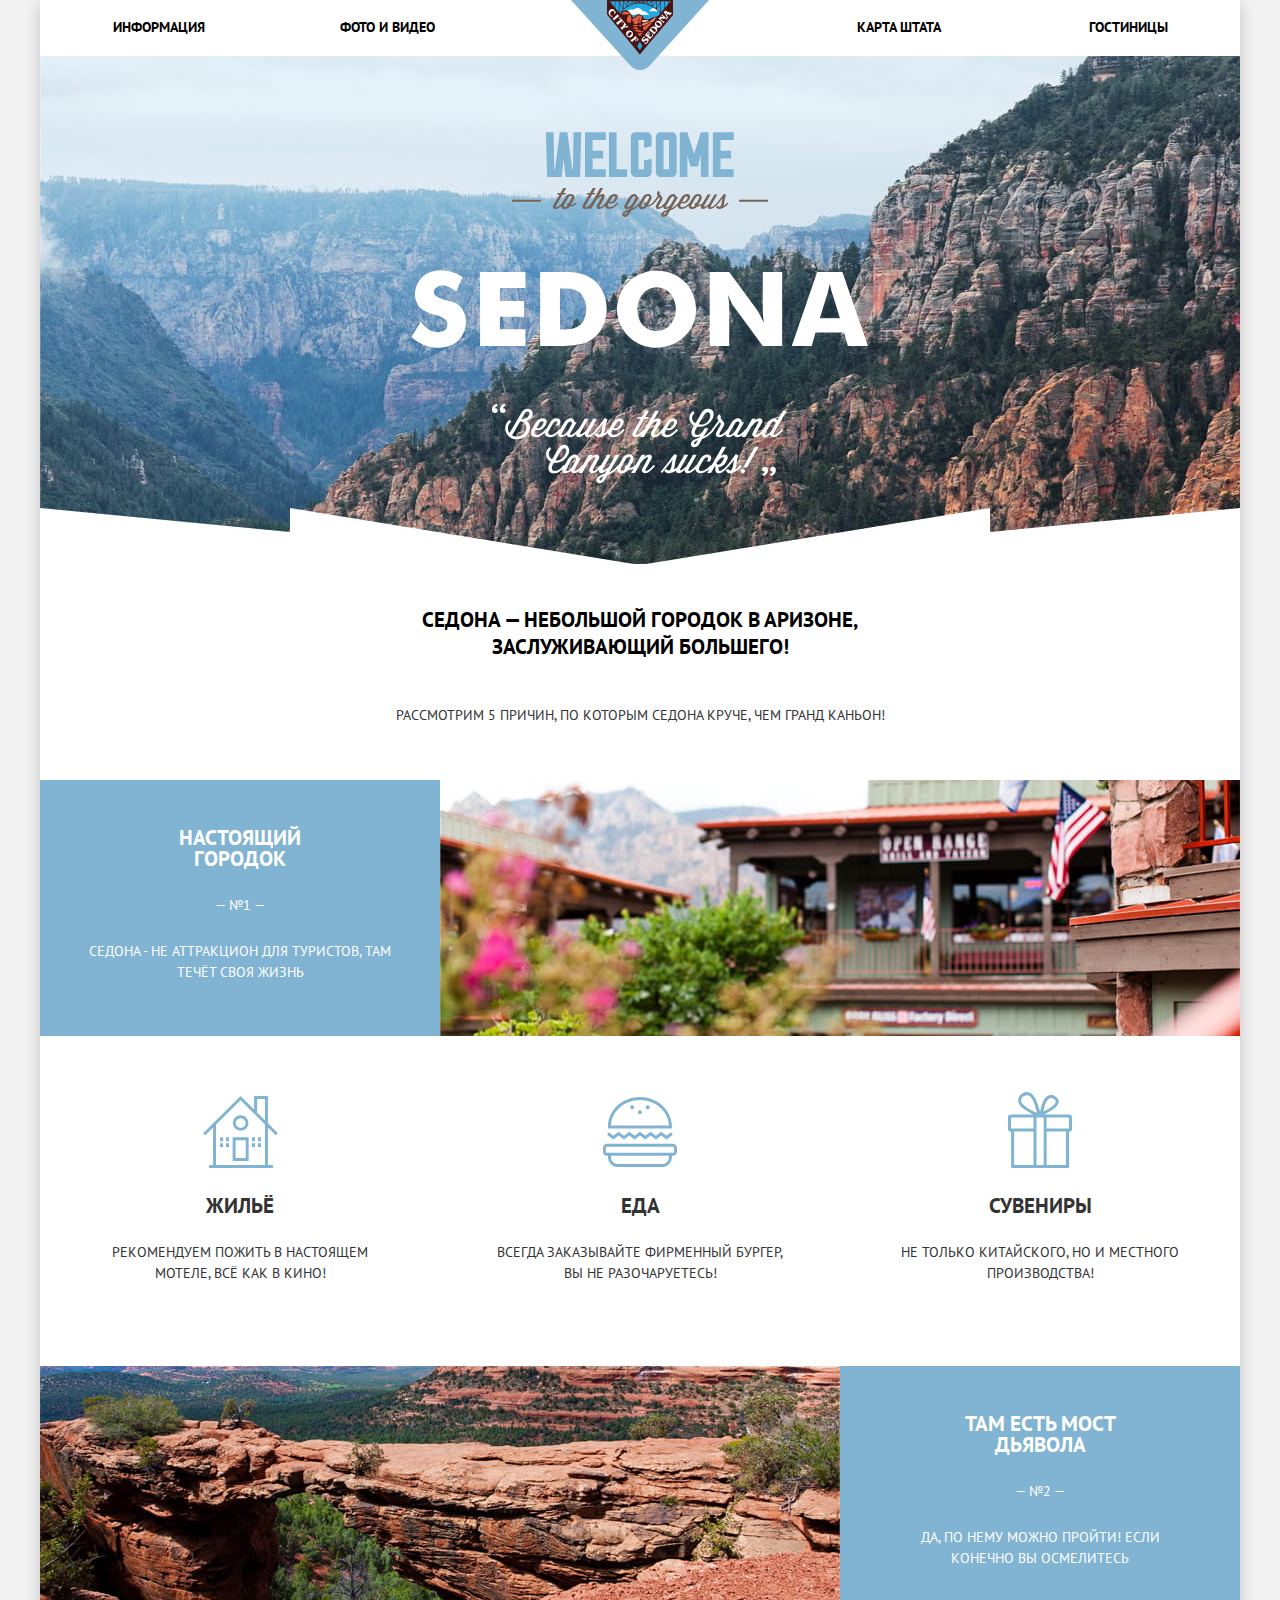
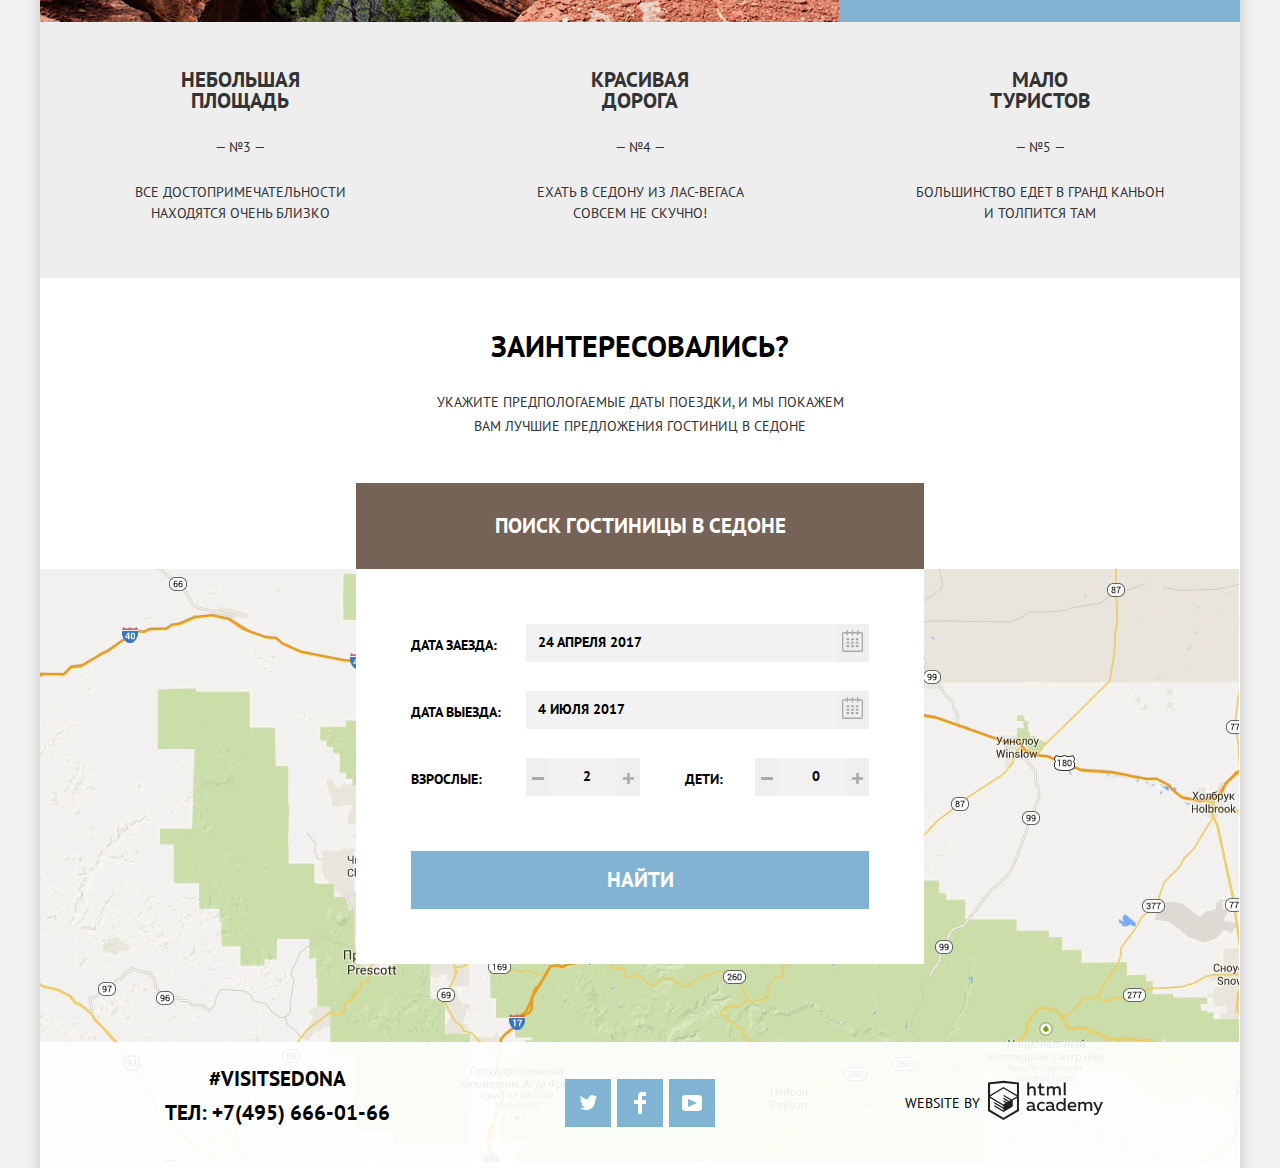
==== commit 8d1d5281: "advantages list & filter layout" ====
--- a/index.html
+++ b/index.html
@@ -15,7 +15,7 @@
             <img src="img/main-logo.svg" width="138" height="70" alt="Логотип города Седона">
           </a>
           <ul class="site-navigation">
-            <li><a href="" class="active">Информация</a></li>
+            <li><a href="">Информация</a></li>
             <li><a href="">Фото и видео</a></li>
             <li><a href="">Карта штата</a></li>
             <li><a href="catalog.html">Гостиницы</a></li>
@@ -38,24 +38,24 @@
             <li class="advantage-item">
               <div class="advantage-item-row">
                 <div class="advantage-item-colorized">
-                  <h3>Настоящий городок</h3>
-                  <p>- №1 -</p>
-                  <p>Седона - не аттракцион для туристов, там течёт своя жизнь</p>
+                  <h3 class="title">Настоящий городок</h3>
+                  <p class="order">— №1 —</p>
+                  <p class="description">Седона - не аттракцион для туристов, там течёт своя жизнь</p>
                 </div>
                 <img src="img/city-view.jpg" width="800" height="256" alt="Вид на город Седона">
               </div>
               <ul class="advantages-sublist">
                 <li class="advantage-subitem">
-                  <h4>Жильё</h4>
-                  <p>Рекомендуем пожить в настоящем мотеле, как в кино!</p>
+                  <h4 class="title house">Жильё</h4>
+                  <p class="description">Рекомендуем пожить в настоящем мотеле, всё как в кино!</p>
                 </li>
                 <li class="advantage-subitem">
-                  <h4>Еда</h4>
-                  <p>Всегда заказывайте фирменный бургер, вы не разочаруетесь!</p>
+                  <h4 class="title food">Еда</h4>
+                  <p class="description">Всегда заказывайте фирменный бургер, вы не разочаруетесь!</p>
                 </li>
                 <li class="advantage-subitem">
-                  <h4>Сувениры</h4>
-                  <p>Не только китайского, но и местного производства!</p>
+                  <h4 class="title souvenir">Сувениры</h4>
+                  <p class="description">Не только китайского, но и местного производства!</p>
                 </li>
               </ul>
             </li>
@@ -63,27 +63,27 @@
               <div class="advantage-item-row">
                 <img src="img/devil-bridge-view.jpg" width="800" height="256" alt="Вид на мост дьявола">
                 <div class="advantage-item-colorized">
-                  <h3>Там есть мост дьявола</h3>
-                  <p>- №2 -</p>
-                  <p>Да, по нему можно пройти! Если конечно вы осмелитесь</p>
+                  <h3 class="title">Там есть мост дьявола</h3>
+                  <p class="order">— №2 —</p>
+                  <p class="description">Да, по нему можно пройти! Если конечно вы осмелитесь</p>
                 </div>
               </div>
             </li>
             <div class="advantage-item-row">
               <li class="advantage-item advantage-item-dark">
-                <h3>Небольшая площадь</h3>
-                <p>- №3 -</p>
-                <p>Все достопримечательности находятся очень близко</p>
+                <h3 class="title">Небольшая площадь</h3>
+                <p class="order">— №3 —</p>
+                <p class="description">Все достопримечательности находятся очень близко</p>
               </li>
               <li class="advantage-item advantage-item-dark">
-                <h3>Красивая дорога</h3>
-                <p>- №4 -</p>
-                <p>Ехать в Седону из Лас-Вегаса совсем не скучно!</p>
+                <h3 class="title">Красивая дорога</h3>
+                <p class="order">— №4 —</p>
+                <p class="description">Ехать в Седону из Лас-Вегаса совсем не скучно!</p>
               </li>
               <li class="advantage-item advantage-item-dark">
-                <h3>Мало туристов</h3>
-                <p>- №5 -</p>
-                <p>Большинство едет в Гранд Каньон и толпится там</p>
+                <h3 class="title">Мало туристов</h3>
+                <p class="order">— №5 —</p>
+                <p class="description">Большинство едет в Гранд Каньон и толпится там</p>
               </li>
             </div>
           </ul>
@@ -154,19 +154,19 @@
             <h2 class="visually-hidden">Соц. сети</h2>
             <ul class="footer-social-list">
               <li>
-                <a class="social-button" href="#">
+                <a class="social-button" href="">
                   <span class="visually-hidden">Твиттер</span>
                   <svg xmlns="http://www.w3.org/2000/svg" xmlns:xlink="http://www.w3.org/1999/xlink" width="17" height="15" viewBox="0 0 17 15"><path fill="#FFF" d="M10.95.144c1.685-.496 2.984.27 3.577 1.179.673-.231 1.331-.481 2.011-.708a2.345 2.345 0 0 1-.857 1.768c.685.17 1.304-.491 1.304-.491-.169 1-1.006 1.788-1.563 2.024-.231 6.75-3.175 11.217-10.077 11.082h-.446c-.41 0-4.164-.46-4.898-1.887 2.271.196 3.893-.422 4.693-1.177-.96-.3-2.679-.477-2.979-2.95.349.106.564.228 1.19.119C1.705 8.247.374 7.53.448 5.33c.285.328 1.067.536 1.34.472C1.085 5.561-.182 2.442.894.85c1.818 1.854 3.735 3.606 7.152 3.773C8.254 2.33 9.183.793 10.95.144z"/></svg>
                 </a>
               </li>
               <li>
-                <a class="social-button" href="#">
+                <a class="social-button" href="">
                   <span class="visually-hidden">Фейсбук</span>
                   <svg xmlns="http://www.w3.org/2000/svg" width="12" height="22" viewBox="0 0 12 22"><path fill="#FFF" d="M12 4V0H8a4 4 0 0 0-4 4v4H0v4h4v10h4V12h4V8H8V4h4z"/></svg>
                 </a>
               </li>
               <li>
-                <a class="social-button" href="#">
+                <a class="social-button" href="">
                   <span class="visually-hidden">Ютуб</span>
                   <svg xmlns="http://www.w3.org/2000/svg" xmlns:xlink="http://www.w3.org/1999/xlink" width="20" height="16" viewBox="0 0 20 16"><path fill="#FFF" d="M17 0H3C1.35 0 0 1.35 0 3v10c0 1.65 1.35 3 3 3h14c1.65 0 3-1.35 3-3V3c0-1.65-1.35-3-3-3zM6.027 11.998V4.002L15.014 8l-8.987 3.998z"/></svg>
                 </a>
--- a/css/style.css
+++ b/css/style.css
@@ -4,7 +4,7 @@
   --black: #000000;
   --gray-dark-500: #333333;
   --gray-dark-300: #666666;
-  --gray-dark: #6A6A6A; /* check box blocked */
+  --gray-dark: #6A6A6A;
   --gray: #888888;
   --gray-light: #A9A9A9;
   --gray-light-200: #BDBBBC;
@@ -167,7 +167,7 @@
   width: 470px;
   display: flex;
   margin: 0 auto;
-  margin-bottom: 43px;
+  margin-bottom: 42px;
 }
 
 /* Advantages */
@@ -179,14 +179,13 @@
 
 .advantages > p {
   line-height: 26px;
-  margin-bottom: 50px;
+  margin-bottom: 52px;
 }
 
 .advantages-list {
   list-style: none;
   margin: 0;
   padding: 0;
-  margin-bottom: 61px;
   display: flex;
   flex-direction: column;
 }
@@ -197,28 +196,122 @@
   padding: 0;
   display: flex;
   flex-direction: row;
+  padding-bottom: 82px;
+}
+
+.advantage-item-row {
+  display: flex;
+}
+
+.advantage-item .title {
+  font-size: 21px;
 }
 
 .advantage-item h3,
-.advantage-subitem h4 {
-  font-size: 21px;
-  color: var(--black);
-}
-
-.advantage-item-row {
-  display: flex;
+.advantage-item h4,
+.advantage-item p {
+  margin: 0;
 }
 
 .advantage-item-colorized,
-.advantage-item-colorized h3 {
+.advantage-subitem,
+.advantage-item-dark {
+  display: flex;
+  flex-direction: column;
+  align-items: center;
+  margin: 0 auto;
+  flex-grow: 1;
+  flex-shrink: 1;
+  flex-basis: 0;
+}
+
+.advantage-item-colorized {
   background-color: var(--blue-light);
   color: var(--white);
 }
 
+.advantage-item-colorized .title {
+  padding-top: 47px;
+  width: 151px;
+  padding-bottom: 26px;
+}
+
+.advantage-item-colorized .order {
+  padding-bottom: 25px;
+}
+
+.advantage-item-colorized .description {
+  margin-left: 49px;
+  margin-right: 49px;
+  padding-bottom: 25px;
+}
+
 .advantage-item-dark {
   background-color: var(--whitesmoke);
-  flex-shrink: 0;
-  flex-grow: 1;
+  padding-bottom: 29px;
+}
+
+.advantage-item-dark .title {
+  padding-top: 47px;
+  width: 151px;
+  padding-bottom: 26px;
+}
+
+.advantage-item-dark .order {
+  padding-bottom: 24px;
+}
+
+.advantage-item-dark .description {
+  margin-left: 71px;
+  margin-right: 71px;
+  padding-bottom: 25px;
+}
+
+.advantage-subitem .title {
+  display: flex;
+  flex-direction: column;
+  align-items: center;
+  height: 180px;
+  justify-content: flex-end;
+  padding-bottom: 26px;
+}
+
+.advantage-subitem .description {
+  padding-left: 50px;
+  padding-right: 50px;
+}
+
+.advantage-subitem .food::before {
+  background: url("../img/food.svg");
+  content: "";
+  display: block;
+  width: 74px;
+  height: 70px;
+  background-repeat: no-repeat;
+  background-position: 0 0;
+  padding-bottom: 28px;
+}
+
+.advantage-subitem .house::before {
+  background: url("../img/house.svg");
+  content: "";
+  display: block;
+  width: 75px;
+  height: 72px;
+  background-repeat: no-repeat;
+  background-position: 0 0;
+  padding-bottom: 27px;
+}
+
+.advantage-subitem .souvenir::before {
+  background: url("../img/gift.svg");
+  content: "";
+  display: block;
+  width: 64px;
+  height: 76px;
+  background-repeat: no-repeat;
+  background-position: 0 0;
+  padding-bottom: 27px;
 }
 
 /* Button */
@@ -271,7 +364,11 @@
   font-weight: bold;
   font-size: 30px;
   line-height: 24px;
-  margin-bottom: 50px;
+  display: flex;
+  margin: 0 auto;
+  justify-content: center;
+  padding-top: 56px;
+  padding-bottom: 32px;
 }
 
 .find-hotel > p {
@@ -280,7 +377,7 @@
   width: 435px;
   display: flex;
   margin: 0 auto;
-  margin-bottom: 50px;
+  margin-bottom: 45px;
 }
 
 .find-hotel-button {
@@ -403,10 +500,13 @@
 }
 
 .submit-button {
+  font-weight: bold;
+  font-size: 21px;
+  line-height: 26px;
   grid-column: 1/-1;
   display: block;
   width: 100%;
-  margin-top: 30px;
+  margin-top: 26px;
   margin-right: 0;
   padding-top: 16px;
   padding-bottom: 16px;
@@ -424,15 +524,43 @@
 .filter-form {
   color: var(--white);
   backdrop-filter: blur(10px);
+  padding-top: 26px;
+  padding-right: 50px;
+  padding-bottom: 8px;
+  padding-left: 59px;
+  display: flex;
+  flex-wrap: wrap;
+}
+
+.filter-fieldset {
+  width: 243px;
+  border: none;
+  margin: 0;
+  padding: 0;
+  padding-left: 12px;
+}
+
+.filter-fieldset label {
+  margin: 0;
+}
+
+.filter-form ul {
+  list-style: none;
+  margin: 0;
+  padding: 0;
+  padding-left: 42px;
+  padding-top: 13px;
+}
+
+.filter-fieldset li {
+  padding-left: 1px;
+  padding-bottom: 25px;
 }
 
 .filter-form legend {
   font-weight: bold;
   font-size: 16px;
-}
-
-.filter-form ul {
-  list-style: none;
+  padding-bottom: 11px
 }
 
 .filter-option label {
@@ -463,20 +591,112 @@
   fill: var(--gray-dark);
 }
 
+.price-button-container {
+  padding-left: 241px;
+  display: flex;
+  flex-direction: column;
+  align-items: center;
+}
+
+.price-fieldset {
+  height: 100px;
+  width: 320px;
+  padding: 0;
+  padding-bottom: 18px;
+}
+
+.price-controls {
+  border: 2px solid #FFFFFF;
+  box-sizing: border-box;
+  border-radius: 2px;
+  background-image: url("../img/input-delimiter.png");
+  background-position: center;
+  background-repeat: no-repeat;
+  margin-right: 3px;
+}
+
 .price-controls input {
   font: inherit;
   text-transform: uppercase;
   border: 0;
   background-color: transparent;
   outline: none;
-  padding-left: 5px;
+  padding: 0;
+  padding-bottom: 6px;
+  padding-top: 5px;
+  width: 70px;
   color: var(--white);
+}
+
+.price-controls label:nth-child(1){
+  padding-left: 65px;
+}
+
+.price-controls label:nth-child(3){
+  padding-left: 52px;
 }
 
 .price-controls input::-webkit-outer-spin-button,
 .price-controls input::-webkit-inner-spin-button {
   -webkit-appearance: none;
   margin: 0
+}
+
+.range-controls {
+  position: relative;
+  padding-top: 20px;
+  padding-right: 3px;
+  padding-left: 9px;
+}
+
+.range-controls .scale {
+  height: 2px;
+  background: rgba(255, 255, 255, 0.3);
+}
+
+.range-controls .bar {
+  width: 85%;
+  height: 2px;
+  background: var(--white);
+}
+
+.range-controls .toggle {
+  background: url("../img/filter-button.svg");
+  content: "";
+  position: absolute;
+  left: 1px;
+  top: 11px;
+  width: 19px;
+  height: 21px;
+  background-repeat: no-repeat;
+  background-position: 0;
+}
+
+.range-controls .toggle:focus,
+.range-controls .toggle:hover {
+  background: url("../img/filter-button.svg");
+  content: "";
+  position: absolute;
+  top: 10px;
+  width: 23px;
+  height: 24px;
+  background-repeat: no-repeat;
+  background-position: 0;
+  background-size: 23px 24px;
+}
+
+.range-controls .toggle-min:focus,
+.range-controls .toggle-min:hover {
+  left: -1px;
+}
+
+.range-controls .toggle-max {
+  left: 253px;
+}
+
+.range-controls .toggle-max:focus,
+.range-controls .toggle-max:hover {
+  left: 252px;
 }
 
 .filter-submit-button {
@@ -484,6 +704,12 @@
   border-radius: 2px;
   border: 2px solid var(--white);
   color: var(--white);
+  padding-top: 5px;
+  padding-right: 34px;
+  padding-left: 34px;
+  padding-bottom: 6px;
+  margin-top: 5px;
+  margin-right: 12px;
 }
 
 .filter-submit-button:hover,
@@ -494,19 +720,36 @@
   color: var(--black);
 }
 
+.results-sort {
+  display: flex;
+  align-items: center;
+}
+
 .results-count {
   font-weight: bold;
   font-size: 21px;
   line-height: 26px;
+  margin-left: 73px;
+}
+
+.results-count span {
+  padding-left: 5px;
 }
 
 .results-sort .sort-type {
   font-size: 12px;
   line-height: 18px;
+  display: flex;
+  padding-left: 47px;
+  padding-top: 18px;
+  padding-bottom: 26px;
 }
 
 .sort-type-list {
   list-style: none;
+  display: flex;
+  justify-content: space-between;
+  width: 239px;
 }
 
 .sort-type-list a {
@@ -531,6 +774,12 @@
 
 .sort-order-list {
   list-style: none;
+  margin: 0;
+  padding: 0;
+  display: flex;
+  justify-content: space-between;
+  margin-left: 502px;
+  width: 35px;
 }
 
 .sort-order-link path{
@@ -660,14 +909,12 @@
 
 .page-footer {
   background-color: rgba(255, 255, 255, 0.9);
-  padding-top: 10px;
+  padding-top: 15px;
   padding-bottom: 21px;
 }
 
 .main-page-footer {
-  position: absolute;
-  bottom: 0;
-  width: 100%;
+  margin-top: -126px;
 }
 
 .page-footer .container {
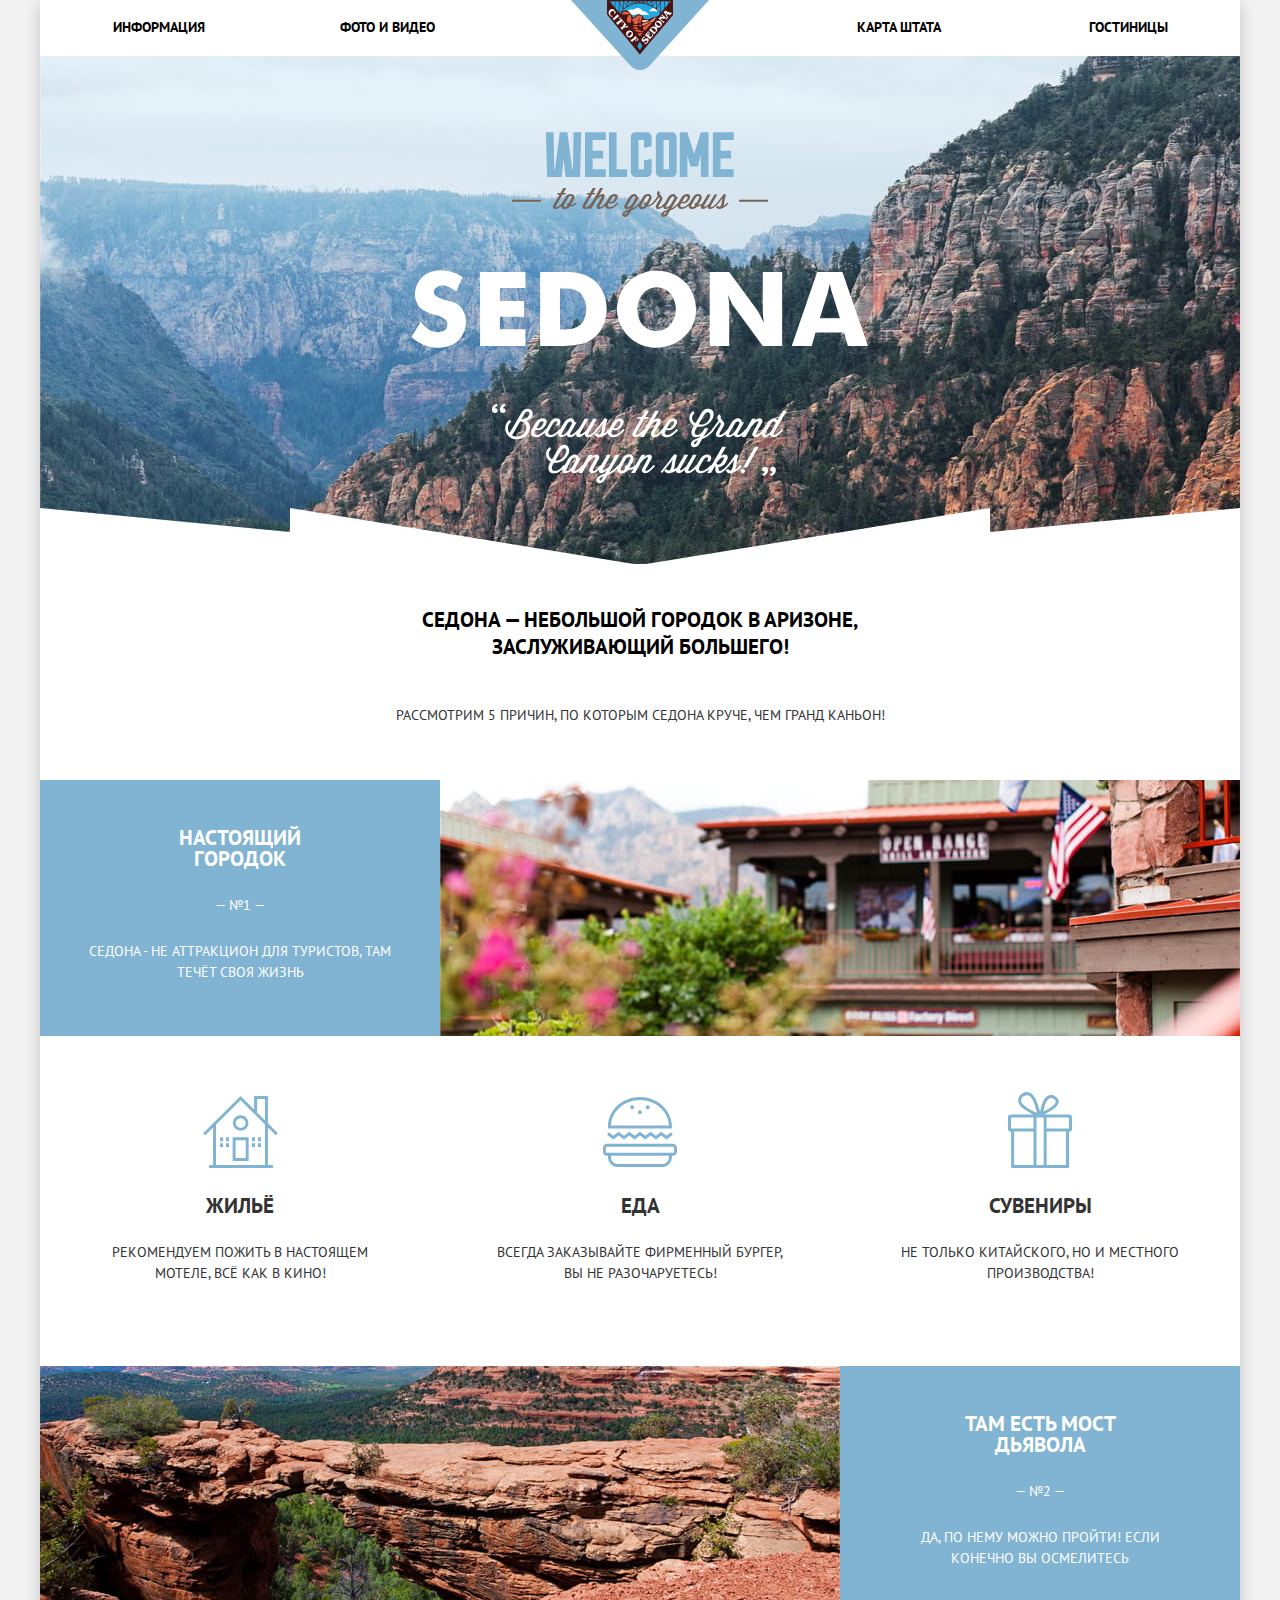
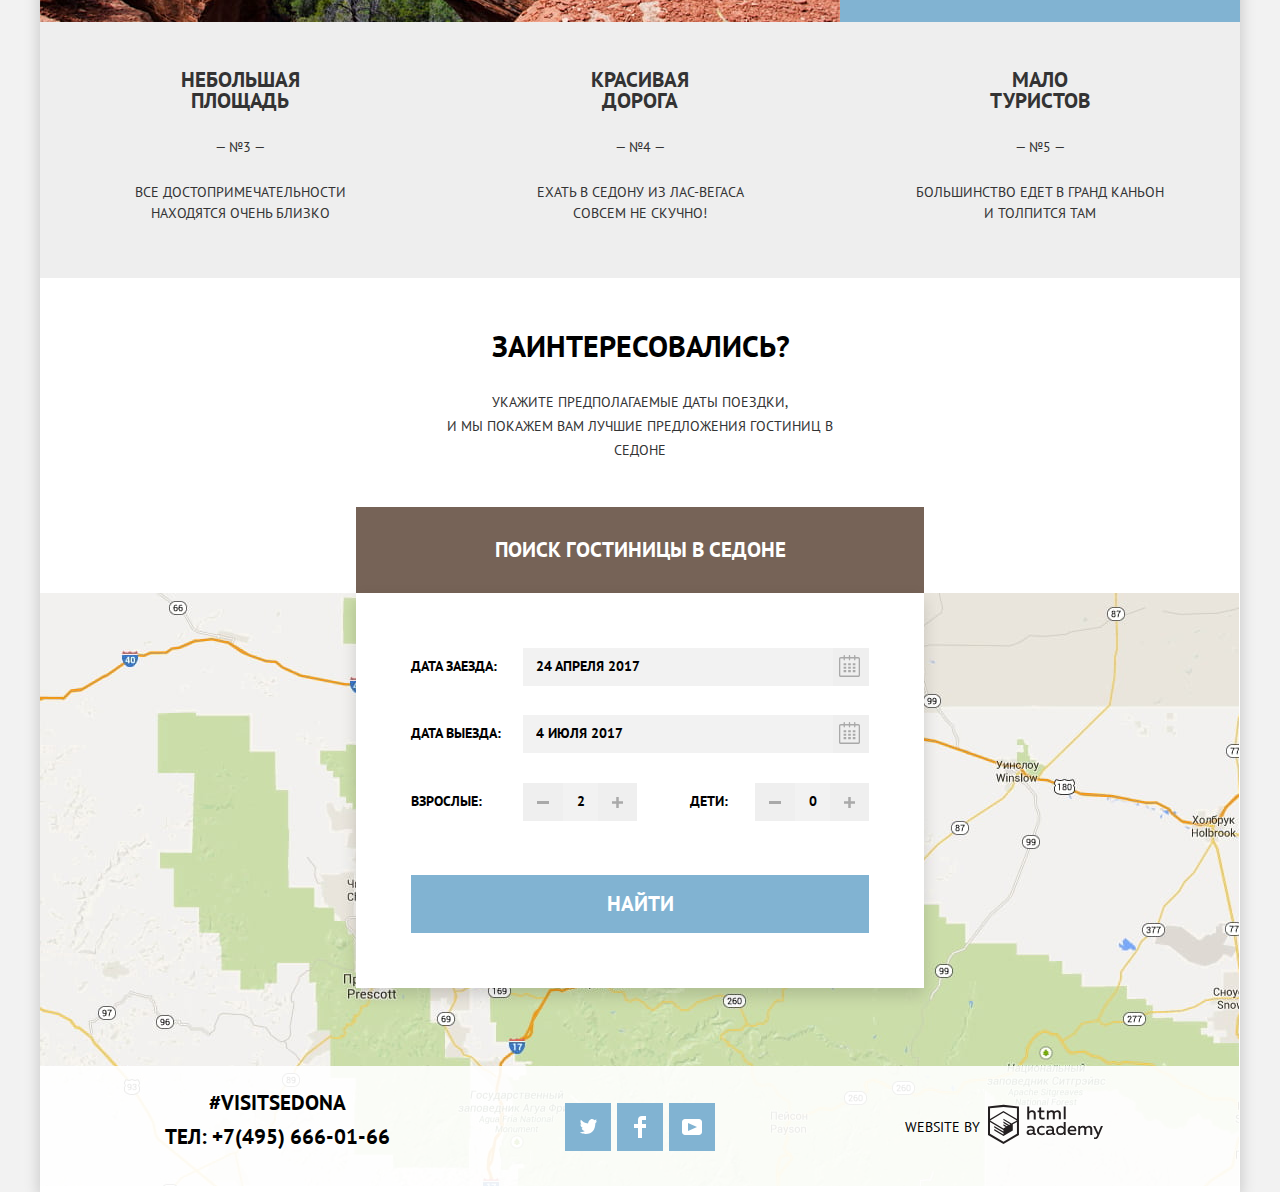
==== commit 61fb74ca: "layout minor fixes" ====
--- a/index.html
+++ b/index.html
@@ -90,7 +90,10 @@
         </section>
         <section class="find-hotel">
           <h2>Заинтересовались?</h2>
-          <p>Укажите предпологаемые даты поездки, и мы покажем вам лучшие предложения гостиниц в Седоне</p>
+          <p>
+             Укажите предполагаемые даты поездки,<br>
+             и мы покажем вам лучшие предложения гостиниц в Седоне
+          </p>
           <button type="button" class="button dark-button find-hotel-button" aria-expanded="true" aria-controls="find-hotel-form">Поиск гостиницы в Седоне</button>
           <form id="find-hotel-form" class="find-hotel-form" action="https://echo.htmlacademy.ru" method="post">
             <label for="arrival-date">Дата заезда:</label>
--- a/css/style.css
+++ b/css/style.css
@@ -277,8 +277,7 @@
 }
 
 .advantage-subitem .description {
-  padding-left: 50px;
-  padding-right: 50px;
+  width: 300px;
 }
 
 .advantage-subitem .food::before {
@@ -369,6 +368,7 @@
   justify-content: center;
   padding-top: 56px;
   padding-bottom: 32px;
+  padding-left: 2px;
 }
 
 .find-hotel > p {
@@ -394,23 +394,25 @@
   font-weight: bold;
   position: absolute;
   background-color: var(--white);
+  box-shadow: 0px 7px 15px rgba(0, 1, 1, 0.15);
   width: 458px;
   left: calc(50% - 568px/2);
   z-index: 2;
   padding: 55px;
   display: grid;
-  grid-template-columns: repeat(4, 1fr);
+  grid-template-columns: 112px 114px 118px 114px;
   align-items: center;
   row-gap: 24px;
 }
 
 .find-hotel-form label {
   grid-column-start: 1;
+  padding-bottom: 6px;
 }
 
 .find-hotel-form label:last-of-type {
   grid-column-start: 3;
-  padding-left: 45px;
+  padding-left: 53px;
 }
 
 .find-hotel-form input {
@@ -420,7 +422,7 @@
   background-color: var(--whitesmoke-light);
   padding-top: 6px;
   padding-bottom: 7px;
-  padding-left: 10px;
+  padding-left: 11px;
   outline: none;
   margin-bottom: 5px;
 }
@@ -428,7 +430,7 @@
 .find-hotel-form input::-webkit-outer-spin-button,
 .find-hotel-form input::-webkit-inner-spin-button {
   -webkit-appearance: none;
-  margin: 0
+  margin: 0;
 }
 
 .find-hotel-form input:hover {
@@ -452,6 +454,7 @@
   display: flex;
   align-content: center;
   width: 100%;
+  padding-top: 1px;
 }
 
 .find-hotel-form .date-input {
@@ -461,6 +464,7 @@
 .find-hotel-form .counter-input {
   width: inherit;
   text-align: center;
+  padding-left: 2px;
 }
 
 .datepicker-button {
@@ -468,6 +472,8 @@
   border: 0;
   outline: none;
   height: 38px;
+  padding-top: 3px;
+  padding-right: 9px;
 }
 
 .datepicker-button:hover,
@@ -483,11 +489,13 @@
   fill: var(--gray-light);
   border: 0;
   outline: none;
-  width: 26px;
+  width: 40px;
   height: 38px;
   display: flex;
   align-items: center;
-  padding-top: 4px;
+  padding-top: 2px;
+  padding-right: 14px;
+  padding-left: 14px;
 }
 
 .counter-button:hover,
@@ -506,7 +514,7 @@
   grid-column: 1/-1;
   display: block;
   width: 100%;
-  margin-top: 26px;
+  margin-top: 25px;
   margin-right: 0;
   padding-top: 16px;
   padding-bottom: 16px;
@@ -517,13 +525,13 @@
 .filter-form-container {
   background-color: var(--blue-dark);
   background-image: url("../img/description-background.jpg");
-  background-position: center;
+  background-position: 100% 72%;
   background-repeat: no-repeat;
 }
 
 .filter-form {
   color: var(--white);
-  backdrop-filter: blur(10px);
+  backdrop-filter: blur(13px);
   padding-top: 26px;
   padding-right: 50px;
   padding-bottom: 8px;
@@ -548,19 +556,19 @@
   list-style: none;
   margin: 0;
   padding: 0;
-  padding-left: 42px;
+  padding-left: 41px;
   padding-top: 13px;
 }
 
 .filter-fieldset li {
   padding-left: 1px;
-  padding-bottom: 25px;
+  padding-bottom: 24.5px;
 }
 
 .filter-form legend {
   font-weight: bold;
   font-size: 16px;
-  padding-bottom: 11px
+  padding-bottom: 12px;
 }
 
 .filter-option label {
@@ -574,7 +582,7 @@
   background: url("../img/checkbox-off.svg");
   content: "";
   position: absolute;
-  left: -42px;
+  left: -41px;
   top: 0;
   width: 27px;
   height: 23px;
@@ -605,12 +613,16 @@
   padding-bottom: 18px;
 }
 
+.price-fieldset legend {
+  padding-bottom: 11px;
+}
+
 .price-controls {
   border: 2px solid #FFFFFF;
   box-sizing: border-box;
   border-radius: 2px;
   background-image: url("../img/input-delimiter.png");
-  background-position: center;
+  background-position: calc(50% + 1px) 50%;
   background-repeat: no-repeat;
   margin-right: 3px;
 }
@@ -705,11 +717,11 @@
   border: 2px solid var(--white);
   color: var(--white);
   padding-top: 5px;
-  padding-right: 34px;
+  padding-right: 33px;
   padding-left: 34px;
   padding-bottom: 6px;
   margin-top: 5px;
-  margin-right: 12px;
+  margin-right: 13px;
 }
 
 .filter-submit-button:hover,
@@ -729,7 +741,10 @@
   font-weight: bold;
   font-size: 21px;
   line-height: 26px;
+  margin: 0;
+  padding: 0;
   margin-left: 73px;
+  margin-top: -2px;
 }
 
 .results-count span {
@@ -741,8 +756,12 @@
   line-height: 18px;
   display: flex;
   padding-left: 47px;
-  padding-top: 18px;
-  padding-bottom: 26px;
+  padding-top: 19px;
+  padding-bottom: 24px;
+}
+
+.sort-type > p {
+  padding-bottom: 1px;
 }
 
 .sort-type-list {
@@ -772,14 +791,18 @@
   border: none;
 }
 
+.sort-order {
+  padding-top: 6px;
+}
+
 .sort-order-list {
   list-style: none;
   margin: 0;
   padding: 0;
   display: flex;
   justify-content: space-between;
-  margin-left: 502px;
-  width: 35px;
+  margin-left: 503px;
+  width: 34px;
 }
 
 .sort-order-link path{
@@ -810,17 +833,20 @@
 }
 
 .hotel-item {
+  border-top: 1px solid var(--gray-light-50);
+}
+
+.hotel-item:last-child {
+  border-bottom: 1px solid var(--gray-light-50);
+}
+
+.hotel-item .container {
   display: grid;
   grid-template-columns: 135px 1fr 200px;
-  border-top: 1px solid var(--gray-light-50);
+  margin: 0 auto;
+  width: 1054px;
   padding-top: 24px;
-  padding-right: 73px;
   padding-bottom: 30px;
-  padding-left: 73px;
-}
-
-.hotel-item:last-child {
-  border-bottom: 1px solid var(--gray-light-50);
 }
 
 .hotel-item img {
@@ -890,19 +916,30 @@
 
 .hotel-item-detail.button {
   font-weight: bold;
-  padding-top: 5px;
-  padding-right: 17px;
-  padding-bottom: 5px;
+  padding-top: 3px;
+  padding-right: 16px;
+  padding-bottom: 3px;
   padding-left: 17px;
 }
 
 .hotel-item-reserve.button {
   font-weight: bold;
+  padding-left: 16px;
+  padding-right: 18px;
 }
 
 .hotel-item .item-rating {
   color: var(--gray-dark-300);
   background-color: var(--whitesmoke-light);
+  padding-right: 12px;
+  padding-bottom: 3px;
+  padding-top: 3px;
+  padding-left: 15px;
+}
+
+.hotel-item-rating .rating-stars {
+  padding-top: 5px;
+  margin-right: -4px;
 }
 
 /* Page footer */
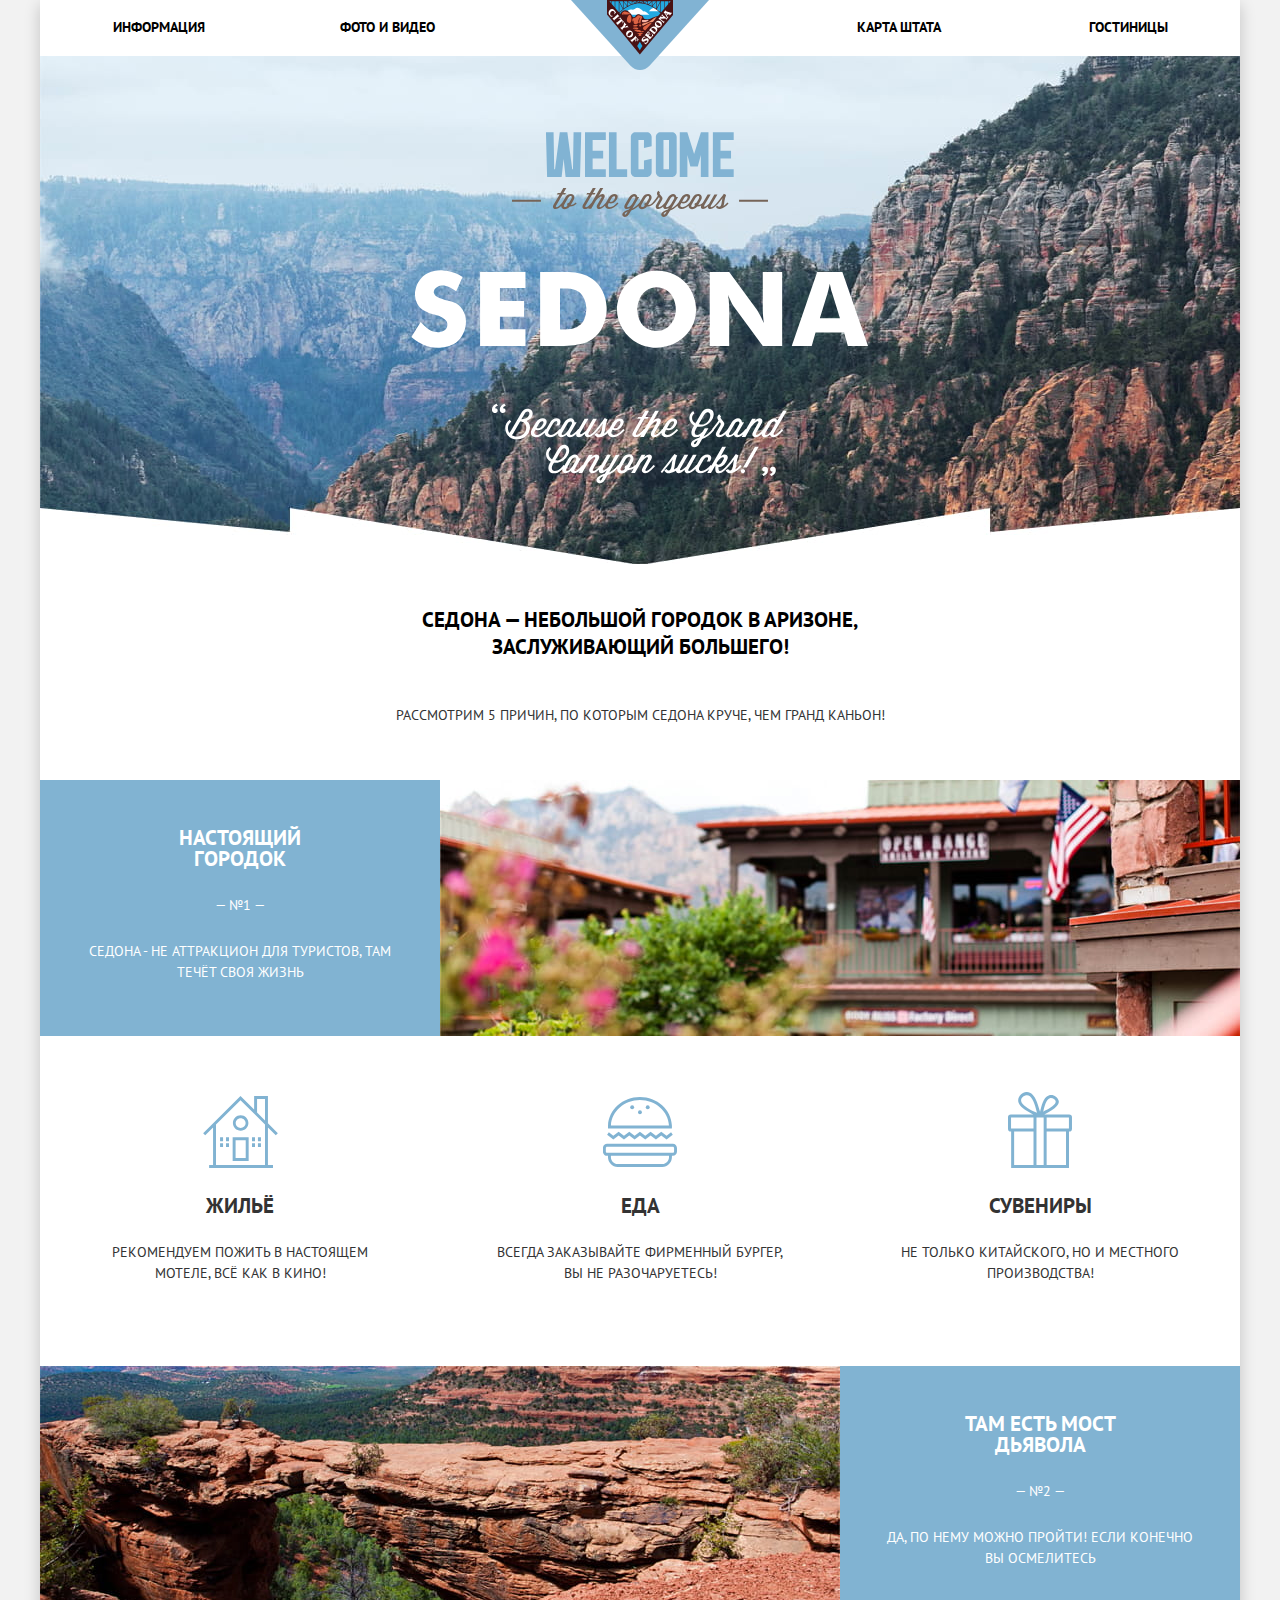
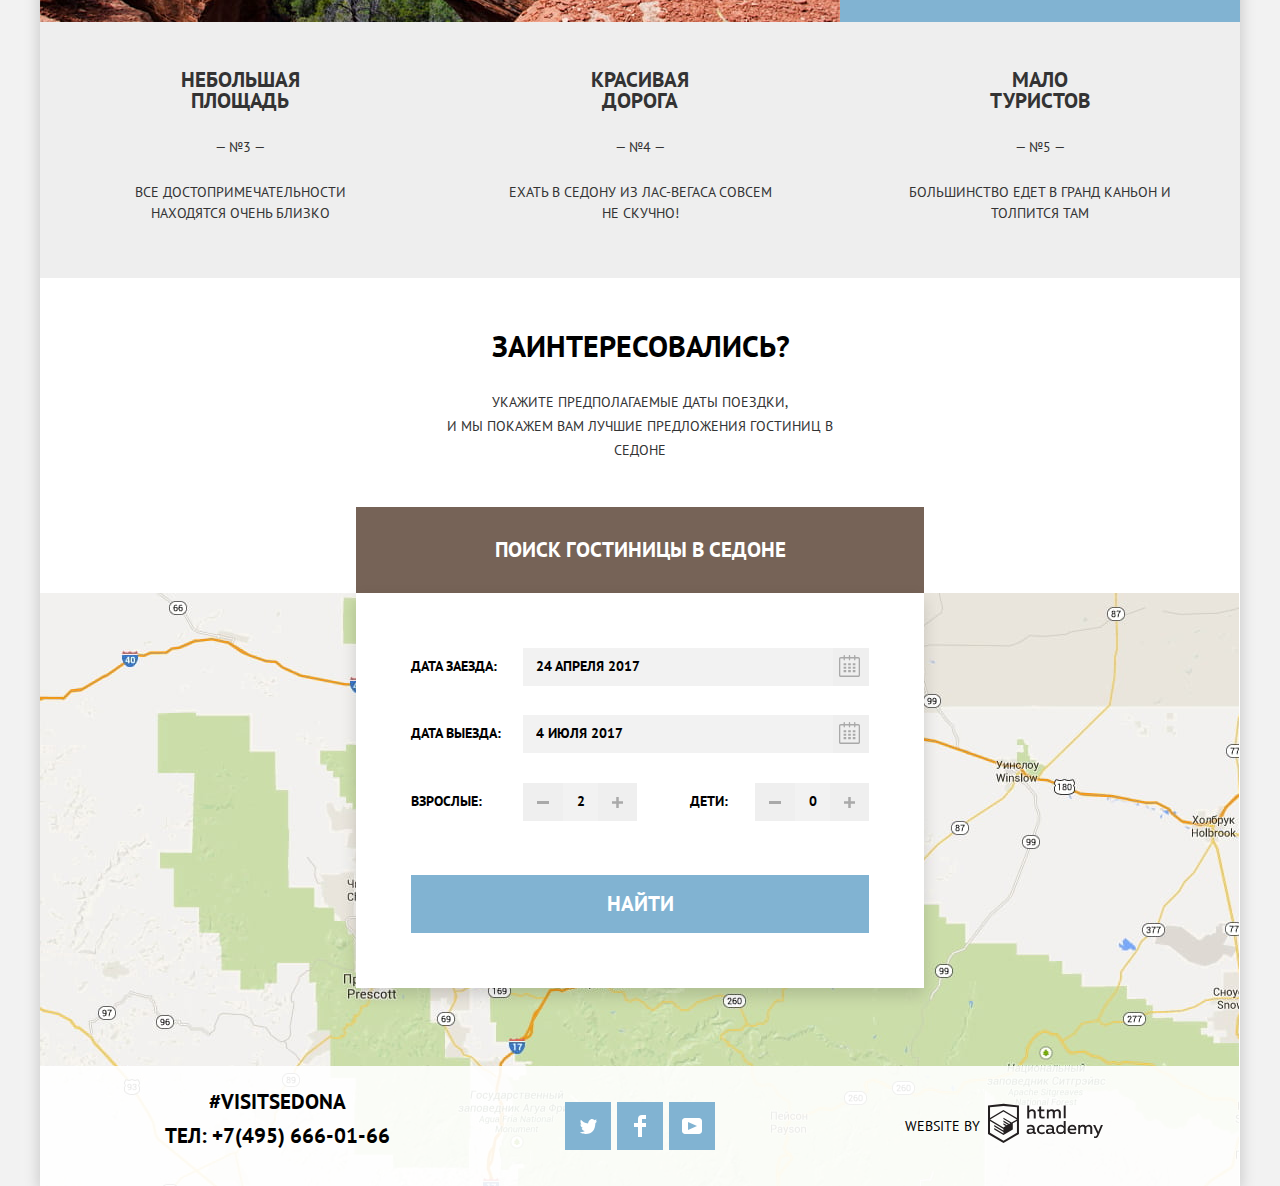
==== commit 273517c2: "advantages list layout fix & cross-browser support" ====
--- a/index.html
+++ b/index.html
@@ -2,6 +2,7 @@
 <html lang="ru">
   <head>
     <meta charset="utf-8">
+    <meta name="format-detection" content="telephone=no" />
     <title>HTML Academy: Седона</title>
     <link href="https://fonts.googleapis.com/css2?family=PT+Sans:wght@400;700&display=swap" rel="stylesheet">
     <link href="css/normalize.css" rel="stylesheet">
@@ -36,14 +37,12 @@
           <p>Рассмотрим 5 причин, по которым Седона круче, чем Гранд Каньон!</p>
           <ul class="advantages-list">
             <li class="advantage-item">
-              <div class="advantage-item-row">
-                <div class="advantage-item-colorized">
-                  <h3 class="title">Настоящий городок</h3>
-                  <p class="order">— №1 —</p>
-                  <p class="description">Седона - не аттракцион для туристов, там течёт своя жизнь</p>
-                </div>
-                <img src="img/city-view.jpg" width="800" height="256" alt="Вид на город Седона">
+              <div class="advantage-item-colorized">
+                <h3 class="title">Настоящий городок</h3>
+                <p class="order">— №1 —</p>
+                <p class="description">Седона - не аттракцион для туристов, там течёт своя жизнь</p>
               </div>
+              <img src="img/city-view.jpg" width="800" height="256" alt="Вид на город Седона">
               <ul class="advantages-sublist">
                 <li class="advantage-subitem">
                   <h4 class="title house">Жильё</h4>
@@ -60,32 +59,28 @@
               </ul>
             </li>
             <li class="advantage-item">
-              <div class="advantage-item-row">
-                <img src="img/devil-bridge-view.jpg" width="800" height="256" alt="Вид на мост дьявола">
-                <div class="advantage-item-colorized">
-                  <h3 class="title">Там есть мост дьявола</h3>
-                  <p class="order">— №2 —</p>
-                  <p class="description">Да, по нему можно пройти! Если конечно вы осмелитесь</p>
-                </div>
+              <img src="img/devil-bridge-view.jpg" width="800" height="256" alt="Вид на мост дьявола">
+              <div class="advantage-item-colorized">
+                <h3 class="title">Там есть мост дьявола</h3>
+                <p class="order">— №2 —</p>
+                <p class="description">Да, по нему можно пройти! Если конечно вы осмелитесь</p>
               </div>
             </li>
-            <div class="advantage-item-row">
-              <li class="advantage-item advantage-item-dark">
-                <h3 class="title">Небольшая площадь</h3>
-                <p class="order">— №3 —</p>
-                <p class="description">Все достопримечательности находятся очень близко</p>
-              </li>
-              <li class="advantage-item advantage-item-dark">
-                <h3 class="title">Красивая дорога</h3>
-                <p class="order">— №4 —</p>
-                <p class="description">Ехать в Седону из Лас-Вегаса совсем не скучно!</p>
-              </li>
-              <li class="advantage-item advantage-item-dark">
-                <h3 class="title">Мало туристов</h3>
-                <p class="order">— №5 —</p>
-                <p class="description">Большинство едет в Гранд Каньон и толпится там</p>
-              </li>
-            </div>
+            <li class="advantage-item advantage-item-dark">
+              <h3 class="title">Небольшая площадь</h3>
+              <p class="order">— №3 —</p>
+              <p class="description">Все достопримечательности находятся очень близко</p>
+            </li>
+            <li class="advantage-item advantage-item-dark">
+              <h3 class="title">Красивая дорога</h3>
+              <p class="order">— №4 —</p>
+              <p class="description">Ехать в Седону из Лас-Вегаса совсем не скучно!</p>
+            </li>
+            <li class="advantage-item advantage-item-dark">
+              <h3 class="title">Мало туристов</h3>
+              <p class="order">— №5 —</p>
+              <p class="description">Большинство едет в Гранд Каньон и толпится там</p>
+            </li>
           </ul>
         </section>
         <section class="find-hotel">
@@ -98,7 +93,7 @@
           <form id="find-hotel-form" class="find-hotel-form" action="https://echo.htmlacademy.ru" method="post">
             <label for="arrival-date">Дата заезда:</label>
             <div class="date-input-group">
-              <input type="text" class="date-input" id="arrival-date" class="date" name="arrival-date" placeholder="дд.мм.гггг" value="24 апреля 2017">
+              <input type="text" class="date-input" id="arrival-date" name="arrival-date" placeholder="дд.мм.гггг" value="24 апреля 2017">
               <button type="button" class="datepicker-button" aria-label="Выбрать дату заезда">
                 <svg xmlns="http://www.w3.org/2000/svg" width="21" height="22" viewBox="0 0 21 22"><path d="M19.251 2.025h-2.845V.648c0-.381-.294-.689-.656-.689-.363 0-.656.308-.656.689v1.377h-3.938V.648c0-.381-.294-.689-.655-.689-.363 0-.657.308-.657.689v1.377H5.906V.648c0-.381-.294-.689-.656-.689-.363 0-.657.308-.657.689v1.377H1.75C.784 2.025 0 2.847 0 3.862v16.302C0 21.179.784 22 1.75 22h17.501c.966 0 1.749-.821 1.749-1.836V3.862c0-1.015-.783-1.837-1.749-1.837zm.437 18.139a.448.448 0 0 1-.437.459H1.75a.45.45 0 0 1-.438-.459V3.862a.45.45 0 0 1 .438-.459h2.844v1.378c0 .381.294.689.657.689.362 0 .656-.308.656-.689V3.403h3.938v1.378c0 .381.294.689.657.689.361 0 .655-.308.655-.689V3.403h3.938v1.378c0 .381.293.689.656.689.362 0 .656-.308.656-.689V3.403h2.845c.241 0 .437.206.437.459v16.302z"/><path d="M4.594 8.225h2.625v2.066H4.594zM4.594 11.668h2.625v2.067H4.594zM4.594 15.112h2.625v2.066H4.594zM9.188 15.112h2.625v2.066H9.188zM9.188 11.668h2.625v2.067H9.188zM9.188 8.225h2.625v2.066H9.188zM13.781 15.112h2.625v2.066h-2.625zM13.781 11.668h2.625v2.067h-2.625zM13.781 8.225h2.625v2.066h-2.625z"/></svg>
               </button>
--- a/css/style.css
+++ b/css/style.css
@@ -57,6 +57,8 @@
 
 .page-body {
   height: 100%;
+  padding-left: 10px;
+  padding-right: 10px;
 }
 
 .page-body-wrap {
@@ -187,7 +189,8 @@
   margin: 0;
   padding: 0;
   display: flex;
-  flex-direction: column;
+  flex-grow: 1;
+  flex-wrap: wrap;
 }
 
 .advantages-sublist {
@@ -195,12 +198,14 @@
   margin: 0;
   padding: 0;
   display: flex;
-  flex-direction: row;
+  flex-grow: 1;
   padding-bottom: 82px;
 }
 
-.advantage-item-row {
-  display: flex;
+.advantage-item {
+  display: flex;
+  flex-wrap: wrap;
+  flex-grow: 1;
 }
 
 .advantage-item .title {
@@ -241,8 +246,7 @@
 }
 
 .advantage-item-colorized .description {
-  margin-left: 49px;
-  margin-right: 49px;
+  width: 310px;
   padding-bottom: 25px;
 }
 
@@ -262,8 +266,7 @@
 }
 
 .advantage-item-dark .description {
-  margin-left: 71px;
-  margin-right: 71px;
+  width: 280px;
   padding-bottom: 25px;
 }
 
@@ -462,9 +465,10 @@
 }
 
 .find-hotel-form .counter-input {
-  width: inherit;
+  width: 27px;
   text-align: center;
   padding-left: 2px;
+  -moz-appearance: textfield;
 }
 
 .datepicker-button {
@@ -520,18 +524,22 @@
   padding-bottom: 16px;
 }
 
+/* Map */
+.map img {
+  display: block;
+}
+
 /* Filters */
 
 .filter-form-container {
   background-color: var(--blue-dark);
-  background-image: url("../img/description-background.jpg");
+  background-image: url("../img/filter-background.jpg");
   background-position: 100% 72%;
   background-repeat: no-repeat;
 }
 
 .filter-form {
   color: var(--white);
-  backdrop-filter: blur(13px);
   padding-top: 26px;
   padding-right: 50px;
   padding-bottom: 8px;
@@ -541,11 +549,12 @@
 }
 
 .filter-fieldset {
-  width: 243px;
+  width: 230px;
   border: none;
   margin: 0;
   padding: 0;
   padding-left: 12px;
+  padding-right: 13px;
 }
 
 .filter-fieldset label {
@@ -600,7 +609,8 @@
 }
 
 .price-button-container {
-  padding-left: 241px;
+  margin-left: auto;
+  width: 360px;
   display: flex;
   flex-direction: column;
   align-items: center;
@@ -638,6 +648,7 @@
   padding-top: 5px;
   width: 70px;
   color: var(--white);
+  -moz-appearance: textfield;
 }
 
 .price-controls label:nth-child(1){
@@ -946,12 +957,12 @@
 
 .page-footer {
   background-color: rgba(255, 255, 255, 0.9);
-  padding-top: 15px;
-  padding-bottom: 21px;
+  padding-top: 14px;
+  padding-bottom: 20px;
 }
 
 .main-page-footer {
-  margin-top: -126px;
+  margin-top: -120px;
 }
 
 .page-footer .container {
@@ -976,7 +987,6 @@
   display: flex;
   flex-direction: column;
   justify-content: center;
-  padding-top: 5px;
 }
 
 .footer-social ul {
@@ -987,6 +997,7 @@
   display: flex;
   justify-content: center;
   align-items: center;
+  padding-top: 6px;
 }
 
 .social-button {
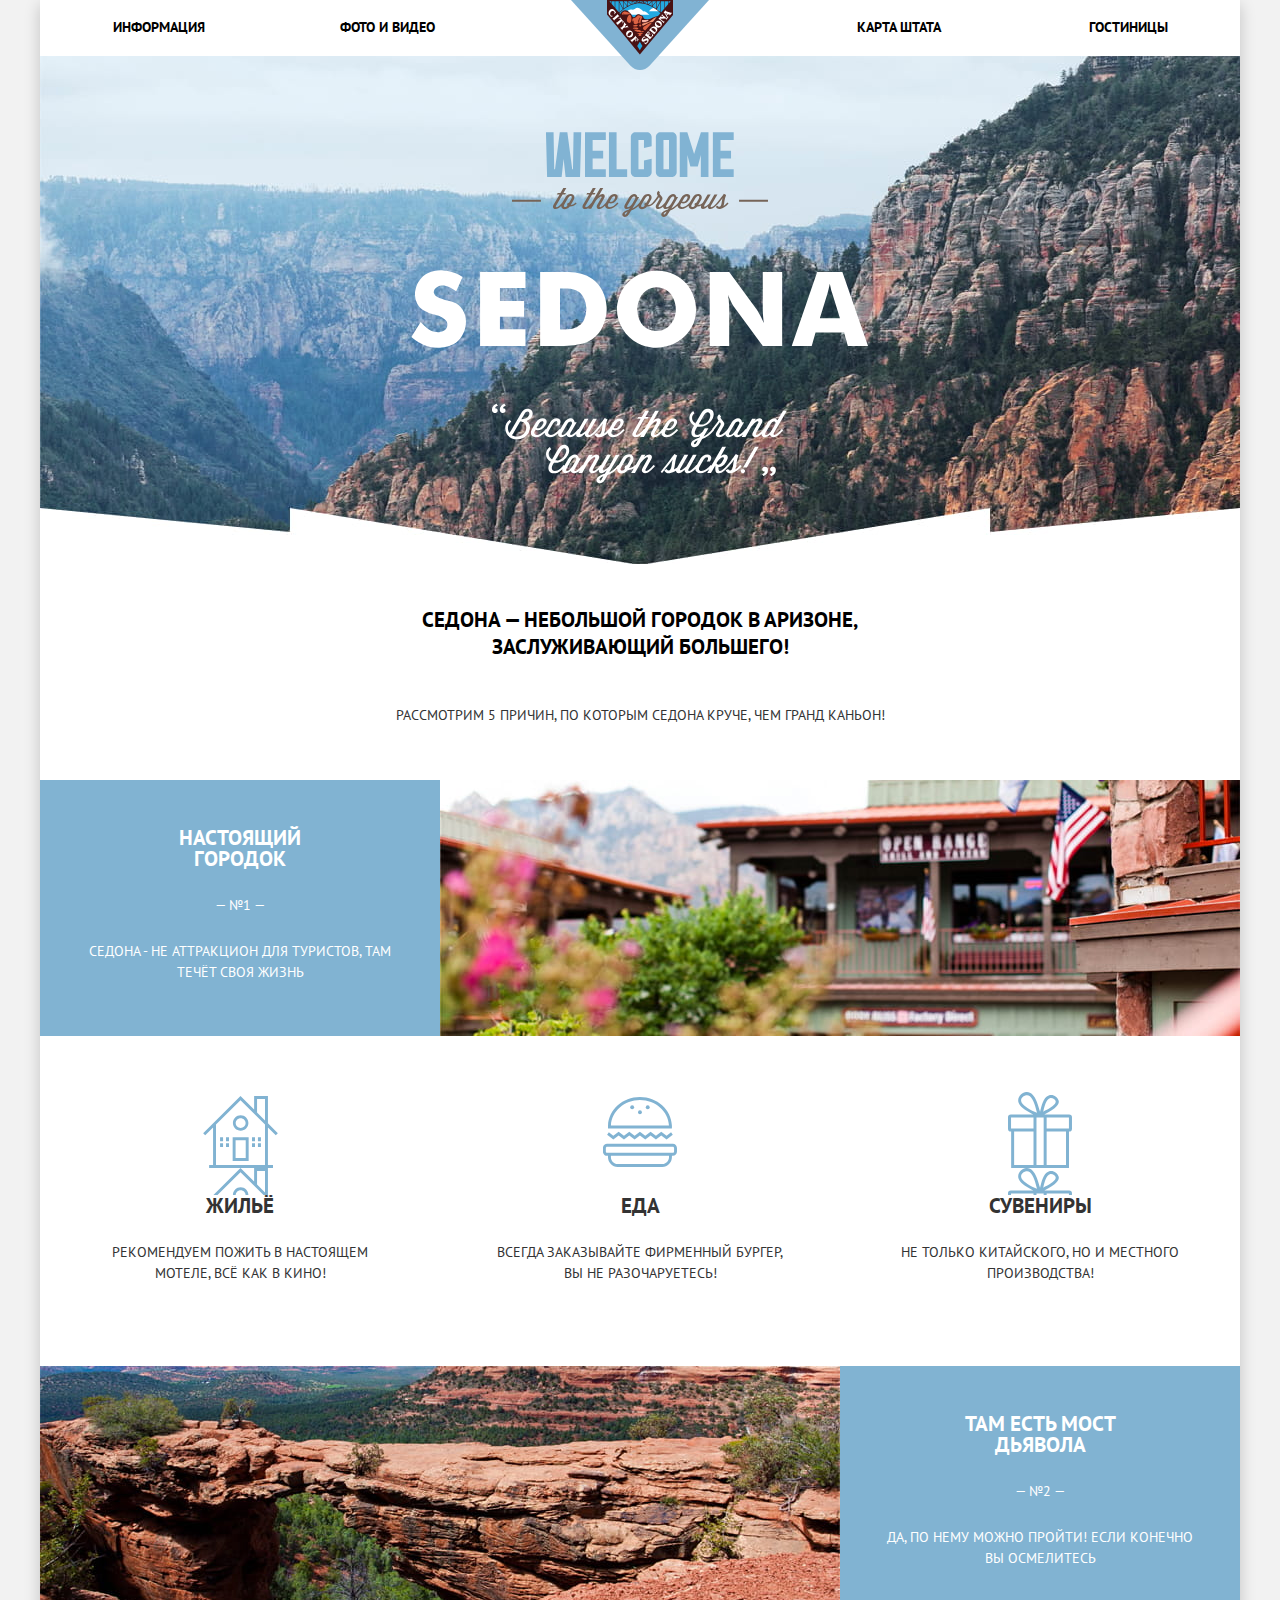
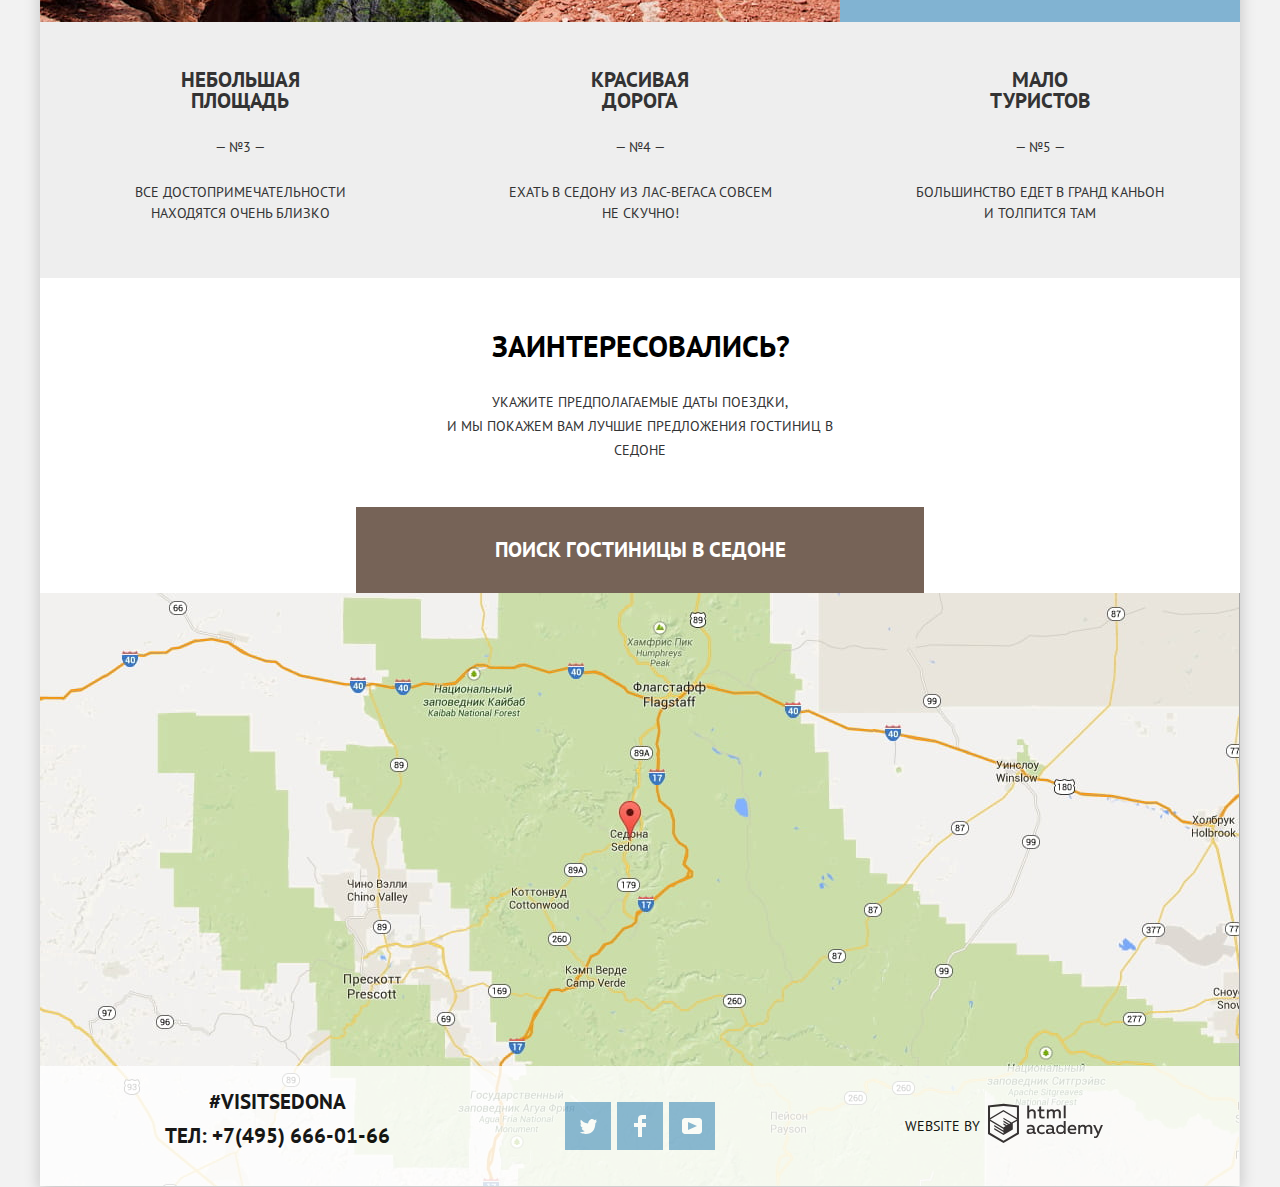
==== commit 8c6196b2: "final version (c.1)" ====
--- a/index.html
+++ b/index.html
@@ -6,7 +6,7 @@
     <title>HTML Academy: Седона</title>
     <link href="https://fonts.googleapis.com/css2?family=PT+Sans:wght@400;700&display=swap" rel="stylesheet">
     <link href="css/normalize.css" rel="stylesheet">
-    <link href="css/style.css" rel="stylesheet">
+    <link href="css/style.min.css" rel="stylesheet">
   </head>
   <body class="page-body">
     <div class="page-body-wrap">
@@ -79,7 +79,10 @@
             <li class="advantage-item advantage-item-dark">
               <h3 class="title">Мало туристов</h3>
               <p class="order">— №5 —</p>
-              <p class="description">Большинство едет в Гранд Каньон и толпится там</p>
+              <p class="description">
+                Большинство едет в Гранд Каньон<br>
+                и толпится там
+              </p>
             </li>
           </ul>
         </section>
@@ -90,55 +93,60 @@
              и мы покажем вам лучшие предложения гостиниц в Седоне
           </p>
           <button type="button" class="button dark-button find-hotel-button" aria-expanded="true" aria-controls="find-hotel-form">Поиск гостиницы в Седоне</button>
-          <form id="find-hotel-form" class="find-hotel-form" action="https://echo.htmlacademy.ru" method="post">
-            <label for="arrival-date">Дата заезда:</label>
-            <div class="date-input-group">
-              <input type="text" class="date-input" id="arrival-date" name="arrival-date" placeholder="дд.мм.гггг" value="24 апреля 2017">
-              <button type="button" class="datepicker-button" aria-label="Выбрать дату заезда">
-                <svg xmlns="http://www.w3.org/2000/svg" width="21" height="22" viewBox="0 0 21 22"><path d="M19.251 2.025h-2.845V.648c0-.381-.294-.689-.656-.689-.363 0-.656.308-.656.689v1.377h-3.938V.648c0-.381-.294-.689-.655-.689-.363 0-.657.308-.657.689v1.377H5.906V.648c0-.381-.294-.689-.656-.689-.363 0-.657.308-.657.689v1.377H1.75C.784 2.025 0 2.847 0 3.862v16.302C0 21.179.784 22 1.75 22h17.501c.966 0 1.749-.821 1.749-1.836V3.862c0-1.015-.783-1.837-1.749-1.837zm.437 18.139a.448.448 0 0 1-.437.459H1.75a.45.45 0 0 1-.438-.459V3.862a.45.45 0 0 1 .438-.459h2.844v1.378c0 .381.294.689.657.689.362 0 .656-.308.656-.689V3.403h3.938v1.378c0 .381.294.689.657.689.361 0 .655-.308.655-.689V3.403h3.938v1.378c0 .381.293.689.656.689.362 0 .656-.308.656-.689V3.403h2.845c.241 0 .437.206.437.459v16.302z"/><path d="M4.594 8.225h2.625v2.066H4.594zM4.594 11.668h2.625v2.067H4.594zM4.594 15.112h2.625v2.066H4.594zM9.188 15.112h2.625v2.066H9.188zM9.188 11.668h2.625v2.067H9.188zM9.188 8.225h2.625v2.066H9.188zM13.781 15.112h2.625v2.066h-2.625zM13.781 11.668h2.625v2.067h-2.625zM13.781 8.225h2.625v2.066h-2.625z"/></svg>
-              </button>
-            </div>
-            <label for="departure-date">Дата выезда:</label>
-            <div class="date-input-group">
-              <input type="text" class="date-input" id="departure-date" name="departure-date" placeholder="дд.мм.гггг" value="4 июля 2017">
-              <button type="button" class="datepicker-button" aria-label="Выбрать дату выезда">
-                <svg xmlns="http://www.w3.org/2000/svg" width="21" height="22" viewBox="0 0 21 22"><path d="M19.251 2.025h-2.845V.648c0-.381-.294-.689-.656-.689-.363 0-.656.308-.656.689v1.377h-3.938V.648c0-.381-.294-.689-.655-.689-.363 0-.657.308-.657.689v1.377H5.906V.648c0-.381-.294-.689-.656-.689-.363 0-.657.308-.657.689v1.377H1.75C.784 2.025 0 2.847 0 3.862v16.302C0 21.179.784 22 1.75 22h17.501c.966 0 1.749-.821 1.749-1.836V3.862c0-1.015-.783-1.837-1.749-1.837zm.437 18.139a.448.448 0 0 1-.437.459H1.75a.45.45 0 0 1-.438-.459V3.862a.45.45 0 0 1 .438-.459h2.844v1.378c0 .381.294.689.657.689.362 0 .656-.308.656-.689V3.403h3.938v1.378c0 .381.294.689.657.689.361 0 .655-.308.655-.689V3.403h3.938v1.378c0 .381.293.689.656.689.362 0 .656-.308.656-.689V3.403h2.845c.241 0 .437.206.437.459v16.302z"/><path d="M4.594 8.225h2.625v2.066H4.594zM4.594 11.668h2.625v2.067H4.594zM4.594 15.112h2.625v2.066H4.594zM9.188 15.112h2.625v2.066H9.188zM9.188 11.668h2.625v2.067H9.188zM9.188 8.225h2.625v2.066H9.188zM13.781 15.112h2.625v2.066h-2.625zM13.781 11.668h2.625v2.067h-2.625zM13.781 8.225h2.625v2.066h-2.625z"/></svg>
-              </button>
-            </div>
-            <label for="adults-count">Взрослые:</label>
-            <div class="counter-input-group">
-              <button type="button" class="counter-button" aria-label="Уменьшить">
-                <svg width="12" height="3" viewBox="0 0 12 3" xmlns="http://www.w3.org/2000/svg">
-                  <rect width="12" height="3"/>
-                </svg>
-              </button>
-              <input type="number" class="counter-input" id="adults-count" name="adults-count" min="1" value="2">
-              <button type="button" class="counter-button" aria-label="Увеличить">
-                <svg width="11" height="11" viewBox="0 0 11 11" xmlns="http://www.w3.org/2000/svg">
-                  <path fill-rule="evenodd" clip-rule="evenodd" d="M4.23086 6.76932V11H6.76932V6.76932H11V4.23086H6.76932V0H4.23085V4.23086H0V6.76932H4.23086Z"/>
-                </svg>
-              </button>
-            </div>
-            <label for="children-count">Дети:</label>
-            <div class="counter-input-group">
-              <button type="button" class="counter-button" aria-label="Уменьшить">
-                <svg width="12" height="3" viewBox="0 0 12 3" xmlns="http://www.w3.org/2000/svg">
-                  <rect width="12" height="3"/>
-                </svg>
-              </button>
-              <input type="number" class="counter-input" id="children-count" name="children-count" min="0" value="0">
-              <button type="button" class="counter-button" aria-label="Увеличить">
-                <svg width="11" height="11" viewBox="0 0 11 11" xmlns="http://www.w3.org/2000/svg">
-                  <path fill-rule="evenodd" clip-rule="evenodd" d="M4.23086 6.76932V11H6.76932V6.76932H11V4.23086H6.76932V0H4.23085V4.23086H0V6.76932H4.23086Z"/>
-                </svg>
-              </button>
-            </div>
-            <button type="submit" class="button light-button submit-button">Найти</button>
-          </form>
+          <div class="find-hotel-form-container">
+            <form id="find-hotel-form" class="find-hotel-form find-hotel-form-show" action="https://echo.htmlacademy.ru" method="post">
+              <label for="arrival-date">Дата заезда:</label>
+              <div class="date-input-group">
+                <input type="text" class="date-input arrival-date-input" id="arrival-date" name="arrival-date" placeholder="дд.мм.гггг" value="24 апреля 2017">
+                <button type="button" class="datepicker-button" aria-label="Выбрать дату заезда">
+                  <svg xmlns="http://www.w3.org/2000/svg" width="21" height="22" viewBox="0 0 21 22"><path d="M19.251 2.025h-2.845V.648c0-.381-.294-.689-.656-.689-.363 0-.656.308-.656.689v1.377h-3.938V.648c0-.381-.294-.689-.655-.689-.363 0-.657.308-.657.689v1.377H5.906V.648c0-.381-.294-.689-.656-.689-.363 0-.657.308-.657.689v1.377H1.75C.784 2.025 0 2.847 0 3.862v16.302C0 21.179.784 22 1.75 22h17.501c.966 0 1.749-.821 1.749-1.836V3.862c0-1.015-.783-1.837-1.749-1.837zm.437 18.139a.448.448 0 0 1-.437.459H1.75a.45.45 0 0 1-.438-.459V3.862a.45.45 0 0 1 .438-.459h2.844v1.378c0 .381.294.689.657.689.362 0 .656-.308.656-.689V3.403h3.938v1.378c0 .381.294.689.657.689.361 0 .655-.308.655-.689V3.403h3.938v1.378c0 .381.293.689.656.689.362 0 .656-.308.656-.689V3.403h2.845c.241 0 .437.206.437.459v16.302z"/><path d="M4.594 8.225h2.625v2.066H4.594zM4.594 11.668h2.625v2.067H4.594zM4.594 15.112h2.625v2.066H4.594zM9.188 15.112h2.625v2.066H9.188zM9.188 11.668h2.625v2.067H9.188zM9.188 8.225h2.625v2.066H9.188zM13.781 15.112h2.625v2.066h-2.625zM13.781 11.668h2.625v2.067h-2.625zM13.781 8.225h2.625v2.066h-2.625z"/></svg>
+                </button>
+              </div>
+              <label for="departure-date">Дата выезда:</label>
+              <div class="date-input-group">
+                <input type="text" class="date-input departure-date-input" id="departure-date" name="departure-date" placeholder="дд.мм.гггг" value="4 июля 2017">
+                <button type="button" class="datepicker-button" aria-label="Выбрать дату выезда">
+                  <svg xmlns="http://www.w3.org/2000/svg" width="21" height="22" viewBox="0 0 21 22"><path d="M19.251 2.025h-2.845V.648c0-.381-.294-.689-.656-.689-.363 0-.656.308-.656.689v1.377h-3.938V.648c0-.381-.294-.689-.655-.689-.363 0-.657.308-.657.689v1.377H5.906V.648c0-.381-.294-.689-.656-.689-.363 0-.657.308-.657.689v1.377H1.75C.784 2.025 0 2.847 0 3.862v16.302C0 21.179.784 22 1.75 22h17.501c.966 0 1.749-.821 1.749-1.836V3.862c0-1.015-.783-1.837-1.749-1.837zm.437 18.139a.448.448 0 0 1-.437.459H1.75a.45.45 0 0 1-.438-.459V3.862a.45.45 0 0 1 .438-.459h2.844v1.378c0 .381.294.689.657.689.362 0 .656-.308.656-.689V3.403h3.938v1.378c0 .381.294.689.657.689.361 0 .655-.308.655-.689V3.403h3.938v1.378c0 .381.293.689.656.689.362 0 .656-.308.656-.689V3.403h2.845c.241 0 .437.206.437.459v16.302z"/><path d="M4.594 8.225h2.625v2.066H4.594zM4.594 11.668h2.625v2.067H4.594zM4.594 15.112h2.625v2.066H4.594zM9.188 15.112h2.625v2.066H9.188zM9.188 11.668h2.625v2.067H9.188zM9.188 8.225h2.625v2.066H9.188zM13.781 15.112h2.625v2.066h-2.625zM13.781 11.668h2.625v2.067h-2.625zM13.781 8.225h2.625v2.066h-2.625z"/></svg>
+                </button>
+              </div>
+              <label for="adults-count">Взрослые:</label>
+              <div class="counter-input-group">
+                <button type="button" class="counter-button" aria-label="Уменьшить">
+                  <svg width="12" height="3" viewBox="0 0 12 3" xmlns="http://www.w3.org/2000/svg">
+                    <rect width="12" height="3"/>
+                  </svg>
+                </button>
+                <input type="number" class="counter-input adults-counter-input" id="adults-count" name="adults-count" min="1" value="2">
+                <button type="button" class="counter-button" aria-label="Увеличить">
+                  <svg width="11" height="11" viewBox="0 0 11 11" xmlns="http://www.w3.org/2000/svg">
+                    <path fill-rule="evenodd" clip-rule="evenodd" d="M4.23086 6.76932V11H6.76932V6.76932H11V4.23086H6.76932V0H4.23085V4.23086H0V6.76932H4.23086Z"/>
+                  </svg>
+                </button>
+              </div>
+              <label for="children-count">Дети:</label>
+              <div class="counter-input-group">
+                <button type="button" class="counter-button" aria-label="Уменьшить">
+                  <svg width="12" height="3" viewBox="0 0 12 3" xmlns="http://www.w3.org/2000/svg">
+                    <rect width="12" height="3"/>
+                  </svg>
+                </button>
+                <input type="number" class="counter-input children-counter-input" id="children-count" name="children-count" min="0" value="0">
+                <button type="button" class="counter-button" aria-label="Увеличить">
+                  <svg width="11" height="11" viewBox="0 0 11 11" xmlns="http://www.w3.org/2000/svg">
+                    <path fill-rule="evenodd" clip-rule="evenodd" d="M4.23086 6.76932V11H6.76932V6.76932H11V4.23086H6.76932V0H4.23085V4.23086H0V6.76932H4.23086Z"/>
+                  </svg>
+                </button>
+              </div>
+              <button type="submit" class="button light-button submit-button">Найти</button>
+            </form>
+          </div>
         </section>
         <section class="map">
           <h2 class="visually-hidden">Карта Седоны</h2>
-          <img src="img/map.jpg" width="1199" height="594" alt="Карта города Седона">
+          <div class="map-container">
+            <iframe src="https://www.google.com/maps/embed?pb=!1m14!1m8!1m3!1d593153.0091665452!2d-111.63791556187256!3d34.78736043703925!3m2!1i1024!2i768!4f13.1!3m3!1m2!1s0x872da132f942b00d%3A0x5548c523fa6c8efd!2sSedona%2C%20AZ%2086336!5e0!3m2!1sen!2sus!4v1593635120028!5m2!1sen!2sus" width="1200" height="594" style="border:0;" allowfullscreen="" aria-hidden="false" tabindex="0"></iframe>
+            <img src="img/map.jpg" width="1199" height="594" alt="Карта города Седона">
+          </div>
         </section>
       </main>
       <footer class="page-footer main-page-footer">
@@ -146,7 +154,7 @@
           <section class="footer-contacts">
             <h2 class="visually-hidden">Контакты</h2>
             <p>#VisitSedona</p>
-            <p>Тел: +7(495) 666-01-66</p>
+            <a href="tel:+74956660166">Тел: +7(495) 666-01-66</a>
           </section>
           <section class="footer-social">
             <h2 class="visually-hidden">Соц. сети</h2>
@@ -173,7 +181,7 @@
           </section>
           <p class="footer-copyright">
             <span>Website by</span>
-            <a class="copyright-button" href="https://htmlacademy.ru">
+            <a class="copyright-button" href="https://htmlacademy.ru/intensive/htmlcss">
               <span class="visually-hidden">html academy</span>
               <svg id="Layer_1" data-name="Layer 1" xmlns="http://www.w3.org/2000/svg" viewBox="0 0 108.08 36.85"><title>logo-htmlacademy-small1</title><path d="M44.61,26.88a2,2,0,0,0,.55-0.1v1.33a3.25,3.25,0,0,1-1.18.21,1.67,1.67,0,0,1-1.67-1,4.84,4.84,0,0,1-3.14,1.08c-1.51,0-2.91-.83-2.91-2.55,0-2.13,2-2.79,3.71-2.79a11.08,11.08,0,0,1,2.17.25v-0.3c0-1-.76-1.77-2.19-1.77a7.42,7.42,0,0,0-3,.64v-1.7a10.21,10.21,0,0,1,3.19-.55c2.36,0,3.81,1.12,3.81,3.65v3a0.54,0.54,0,0,0,.49.59h0.17Zm-6.44-1.13A1.35,1.35,0,0,0,39.63,27h0.11a3.39,3.39,0,0,0,2.41-1V24.58a9.72,9.72,0,0,0-1.81-.21c-1,0-2.16.33-2.16,1.38h0Zm12.36-6.11a5,5,0,0,1,2.57.64V22a4.08,4.08,0,0,0-2.3-.7,2.75,2.75,0,1,0,0,5.49,5,5,0,0,0,2.43-.64v1.71a6.27,6.27,0,0,1-2.76.57A4.21,4.21,0,0,1,46,24.51q0-.21,0-0.41a4.32,4.32,0,0,1,4.18-4.46h0.38Zm12.17,7.24a2,2,0,0,0,.55-0.1v1.33a3.25,3.25,0,0,1-1.18.21,1.67,1.67,0,0,1-1.67-1,4.84,4.84,0,0,1-3.14,1.08c-1.51,0-2.91-.83-2.91-2.55,0-2.13,2-2.79,3.71-2.79a11.08,11.08,0,0,1,2.17.25v-0.3c0-1-.76-1.77-2.19-1.77a7.42,7.42,0,0,0-3,.64v-1.7a10.21,10.21,0,0,1,3.19-.55c2.36,0,3.81,1.12,3.81,3.65v3a0.54,0.54,0,0,0,.49.59h0.17Zm-6.44-1.13A1.35,1.35,0,0,0,57.73,27h0.11a3.39,3.39,0,0,0,2.41-1V24.58a9.72,9.72,0,0,0-1.81-.21c-1.06,0-2.16.33-2.16,1.38h0ZM73,16V28.2H71.35V26.88a3.88,3.88,0,0,1-3.19,1.54,4.4,4.4,0,0,1,0-8.78,3.81,3.81,0,0,1,3,1.3V16H73Zm-4.53,5.22a2.76,2.76,0,1,0,0,5.52A2.86,2.86,0,0,0,71.15,25V23A2.91,2.91,0,0,0,68.49,21.27ZM79,19.64c3.31,0,4.46,2.68,3.92,5.09H76.7c0.21,1.5,1.67,2.11,3.19,2.11a6.11,6.11,0,0,0,2.64-.59v1.6a7.14,7.14,0,0,1-3,.57C77,28.42,74.78,27,74.78,24a4.18,4.18,0,0,1,4-4.39H79Zm0.09,1.54a2.28,2.28,0,0,0-2.44,2.1v0.06H81.3A2,2,0,0,0,79.13,21.18Zm5.73,7V19.87h1.65v1a3.81,3.81,0,0,1,2.78-1.27A2.86,2.86,0,0,1,91.89,21a4.12,4.12,0,0,1,2.91-1.33A3.06,3.06,0,0,1,98,23V28.2h-1.9V23.05a1.59,1.59,0,0,0-1.42-1.75H94.42a2.8,2.8,0,0,0-2.07,1.12V28.2h-1.9V23.05A1.59,1.59,0,0,0,89,21.31H88.8a3,3,0,0,0-2.21,1.29v5.63H84.86Zm21.31-8.33h1.9l-3.91,9.46c-0.9,2.17-2.09,2.86-3.35,2.86a4.76,4.76,0,0,1-1.1-.14V30.46a2.86,2.86,0,0,0,.85.12c0.9,0,1.58-.64,2.07-1.9l0.17-.42-4-8.4h2l2.86,6.29ZM38.73,1.46V6.22a3.81,3.81,0,0,1,2.7-1.14,3.25,3.25,0,0,1,3.44,3.4v5.15H43V8.72a1.81,1.81,0,0,0-1.61-2h-0.3a2.93,2.93,0,0,0-2.32,1.39v5.52h-1.9V1.46h1.9ZM49.94,2.31v3h3V6.91h-3v3.81c0,1.1.5,1.46,1.58,1.46a4.49,4.49,0,0,0,1.69-.33v1.6A6.8,6.8,0,0,1,51,13.8a2.55,2.55,0,0,1-2.86-2.74V6.89H46.58V5.26h1.5V2.74Zm5.4,11.31V5.28H57v1A3.81,3.81,0,0,1,59.77,5a2.86,2.86,0,0,1,2.6,1.33A4.12,4.12,0,0,1,65.28,5,3.06,3.06,0,0,1,68.44,8.4v5.21h-1.9V8.46a1.59,1.59,0,0,0-1.42-1.75H64.89a2.8,2.8,0,0,0-2.07,1.12v5.78h-1.9V8.46A1.59,1.59,0,0,0,59.5,6.71H59.27A3,3,0,0,0,57.06,8v5.63H55.34ZM71.17,1.45H73V13.6H71.17V1.45ZM14.71,0H14.55L0,1.54V28.21l14.55,8.66,14.55-8.66V1.54Zm12.5,27.1L14.55,34.64,1.9,27.12V16.18l12.59,7.5V25L5.86,19.9v1.31l8.68,5.21v1.39L5.87,22.65V24l8.68,5.21,8.75-5.24V18.31L27.2,16V27.12Zm0-12.53-3.48,2-1.6,1L14.51,13v1.31L21,18.23H21l-0.14.09-1,.54-5.37-3.2V17l4.24,2.52-1,.67-3.2-1.9v1.31l2.1,1.24L14.5,22.1,2,14.65,14.51,7.11Zm0-1.32L14.49,5.76,1.91,13.25v-10L14.56,1.92,27.21,3.25v10h0Z" transform="translate(0 -0.02)" fill="#231f20"/></svg>
             </a>
@@ -181,5 +189,6 @@
         </div>
       </footer>
     </div>
+    <script src="js/script.min.js"></script>
   </body>
 </html>
--- a/css/style.min.css
+++ b/css/style.min.css
@@ -0,0 +1 @@
+@-webkit-keyframes slide-in{0%{transform:translateY(-100%)}to{transform:translateY(0)}}@keyframes slide-in{0%{transform:translateY(-100%)}to{transform:translateY(0)}}@-webkit-keyframes shake{0%,to{transform:translateX(0)}10%,30%,50%,70%,90%{transform:translateX(-10px)}20%,40%,60%,80%{transform:translateX(10px)}}@keyframes shake{0%,to{transform:translateX(0)}10%,30%,50%,70%,90%{transform:translateX(-10px)}20%,40%,60%,80%{transform:translateX(10px)}}:root{--black: #000000;--gray-dark-500: #333333;--gray-dark-300: #666666;--gray-dark: #6A6A6A;--gray: #888888;--gray-light: #A9A9A9;--gray-light-200: #BDBBBC;--gray-light-100: #CACACA;--gray-light-50: #E5E5E5;--brown-dark: #503E33;--brown: #604E43;--brown-light: #766357;--blue-dark: #5496BD;--blue: #669EC0;--blue-light: #81B3D2;--whitesmoke-dark: #EBEBEB;--whitesmoke: #EEEEEE;--whitesmoke-light: #F2F2F2;--white: #FFFFFF}body{margin:0;padding:0;font-family:"PT Sans",Arial,sans-serif;font-weight:400;font-size:14px;line-height:21px;color:var(--black);text-transform:uppercase;background-color:var(--whitesmoke-light)}img{max-width:100%;height:auto}a{text-decoration:none}.visually-hidden{position:absolute;clip:rect(0 0 0 0);width:1px;height:1px;margin:-1px}.page-body{height:100%;padding-left:10px;padding-right:10px}.page-body-wrap{min-height:100%;display:grid;grid-template-rows:-webkit-min-content 1fr -webkit-min-content;grid-template-rows:min-content 1fr min-content;align-content:start;width:1200px;margin:0 auto;background-color:var(--white);box-shadow:0 5px 15px rgba(0,1,1,.2);position:relative}.main-header{margin-bottom:2px}.main-navigation{line-height:26px;background-color:transparent}.site-navigation{list-style:none;padding:0;display:flex;flex-direction:row;flex-wrap:wrap;margin:14px 72px 14px 73px}.site-navigation li{display:block;min-width:227px}.site-navigation a{color:var(--black);font-weight:700}.site-navigation li:nth-child(4n-1){margin-left:147px}.site-navigation li:nth-child(4n-2),.site-navigation li:nth-child(4n-3){text-align:left}.site-navigation li:nth-child(4n),.site-navigation li:nth-child(4n-1){text-align:right}.site-navigation a:focus,.site-navigation a:hover{color:var(--blue-light)}.site-navigation a:active{color:var(--black);opacity:.3}.site-navigation .active{color:var(--brown-light)}.main-header-logo{position:absolute;display:block;margin:0 auto;width:138px;left:calc(50% - 138px/2);top:0;z-index:1}.description{text-align:center}.description-image{background-color:var(--blue-dark);background-image:url(../img/description-background.jpg);background-position:center;background-repeat:no-repeat;padding-top:76px;padding-bottom:74px;margin-bottom:42px}.description-slogan{font-size:21px;line-height:27px;width:470px;display:flex;margin:0 auto 42px}.advantages{text-align:center;color:var(--gray-dark-500)}.advantages>p{line-height:26px;margin-bottom:52px}.advantages-list,.advantages-sublist{list-style:none;margin:0;display:flex;flex-grow:1}.advantages-list{padding:0;flex-wrap:wrap}.advantages-sublist{padding:0 0 82px}.advantage-item{display:flex;flex-wrap:wrap;flex-grow:1}.advantage-item .title{font-size:21px}.advantage-item h3,.advantage-item h4,.advantage-item p{margin:0}.advantage-item img{max-height:256px}.advantage-item-colorized,.advantage-item-dark,.advantage-subitem{display:flex;flex-direction:column;align-items:center;margin:0 auto;flex-grow:1;flex-shrink:1;flex-basis:0}.advantage-item-colorized{background-color:var(--blue-light);color:var(--white)}.advantage-item-colorized .title{padding-top:47px;width:151px;padding-bottom:26px}.advantage-item-colorized .order{padding-bottom:25px}.advantage-item-colorized .description{width:310px;padding-bottom:25px}.advantage-item-dark{background-color:var(--whitesmoke);padding-bottom:29px}.advantage-item-dark .title{padding-top:47px;width:151px;padding-bottom:26px}.advantage-item-dark .order{padding-bottom:24px}.advantage-item-dark .description{width:280px;padding-bottom:25px}.advantage-subitem .title{display:flex;flex-direction:column;align-items:center;height:180px;justify-content:flex-end;padding-bottom:26px}.advantage-subitem .description{width:300px}.advantage-subitem .food::before{background:url(../img/food.svg);content:"";display:block;width:74px;height:70px;background-repeat:no-repeat;background-position:0 0;padding-bottom:28px}.advantage-subitem .house::before,.advantage-subitem .souvenir::before{content:"";display:block;background-repeat:no-repeat;background-position:0 0;padding-bottom:27px}.advantage-subitem .house::before{background:url(../img/house.svg);width:75px;height:72px}.advantage-subitem .souvenir::before{background:url(../img/gift.svg);width:64px;height:76px}.button{font:inherit;text-align:center;vertical-align:middle;text-transform:uppercase;border:0}.dark-button{background-color:var(--brown-light);color:var(--white)}.dark-button:focus,.dark-button:hover{background-color:var(--brown)}.dark-button:active{background-color:var(--brown-dark);color:rgba(255,255,255,.3)}.light-button{background-color:var(--blue-light);color:var(--white)}.light-button:focus,.light-button:hover{background-color:var(--blue)}.light-button:active{background-color:var(--blue-dark);color:rgba(255,255,255,.3)}.find-hotel{text-align:center}.find-hotel h2{font-weight:700;font-size:30px;line-height:24px;display:flex;margin:0 auto;justify-content:center;padding-top:56px;padding-bottom:32px;padding-left:2px}.find-hotel>p{color:var(--gray-dark-500);line-height:24px;width:435px;display:flex;margin:0 auto 45px}.find-hotel-button{font-weight:700;font-size:21px;line-height:26px;padding-top:30px;padding-bottom:30px;width:568px}.find-hotel-form-container{overflow-y:hidden;position:absolute;z-index:1;left:calc(50% - 568px/2)}.find-hotel-form{text-align:initial;font-weight:700;background-color:var(--white);box-shadow:0 7px 15px rgba(0,1,1,.15);width:458px;z-index:2;padding:55px;display:none;grid-template-columns:112px 114px 118px 114px;align-items:center;row-gap:24px}.find-hotel-form-show{display:grid;-webkit-animation:slide-in 1s;animation:slide-in 1s}.find-hotel-form-error{-webkit-animation:shake .6s;animation:shake .6s}.find-hotel-form label{grid-column-start:1;padding-bottom:6px}.find-hotel-form label:last-of-type{grid-column-start:3;padding-left:53px}.find-hotel-form input{font:inherit;text-transform:uppercase;border:2px solid transparent;background-color:var(--whitesmoke-light);padding-top:6px;padding-bottom:7px;padding-left:11px;outline:0;margin-bottom:5px}.find-hotel-form input::-webkit-inner-spin-button,.find-hotel-form input::-webkit-outer-spin-button,.price-controls input::-webkit-inner-spin-button,.price-controls input::-webkit-outer-spin-button{-webkit-appearance:none;margin:0}.find-hotel-form input:hover{background-color:var(--whitesmoke-dark)}.find-hotel-form input:focus{border:2px solid var(--gray-light-50);background-color:var(--white)}.find-hotel-form .date-input-group{display:flex;align-content:center;width:100%;grid-column-start:2;grid-column-end:5}.find-hotel-form .counter-input-group{display:flex;align-content:center;width:100%;padding-top:1px}.find-hotel-form .date-input{width:inherit}.find-hotel-form .counter-input{width:27px;text-align:center;padding-left:2px;-moz-appearance:textfield}.datepicker-button{fill:var(--gray-light);border:0;outline:0;height:38px;padding-top:3px;padding-right:9px}.datepicker-button:focus,.datepicker-button:hover{fill:var(--black)}.datepicker-button:active{fill:var(--blue-light)}.counter-button{fill:var(--gray-light);border:0;outline:0;width:40px;height:38px;display:flex;align-items:center;padding-top:2px;padding-right:14px;padding-left:14px}.counter-button:focus,.counter-button:hover,.sort-order-link:focus path,.sort-order-link:hover path{fill:var(--black)}.counter-button:active,.sort-order-link:active path{fill:var(--blue-light)}.submit-button{font-weight:700;font-size:21px;line-height:26px;grid-column:1/-1;display:block;width:100%;margin-top:25px;margin-right:0;padding-top:16px;padding-bottom:16px}.map{background-color:var(--gray-light)}.map iframe,.map img{display:block}.map iframe{border:0;position:absolute}.filter-form-container{background-color:var(--brown-dark);background-image:url(../img/filter-background.jpg);background-position:100% 72%;background-repeat:no-repeat;background-size:cover}.filter-form{color:var(--white);padding:26px 50px 8px 59px;display:flex;flex-wrap:wrap}.filter-fieldset{width:230px;border:0;margin:0;padding:0 13px 0 12px}.filter-fieldset label{margin:0}.filter-form ul{list-style:none;margin:0;padding:13px 0 0 41px}.filter-fieldset li{padding-left:1px;padding-bottom:24.5px}.filter-form legend{font-weight:700;font-size:16px;padding-bottom:12px}.filter-option label{position:relative;display:block;cursor:pointer;-webkit-user-select:none;-moz-user-select:none;user-select:none}.filter-input-checkbox+label::before{background:url(../img/checkbox-off.svg);content:"";position:absolute;left:-41px;top:0;width:27px;height:23px;background-repeat:no-repeat;background-position:0 0}.filter-input-checkbox:checked+label::before{background-image:url(../img/checkbox-on.svg)}.filter-input-checkbox:disabled+label::before{fill:var(--gray-dark)}.price-button-container{margin-left:auto;width:360px;display:flex;flex-direction:column;align-items:center}.price-fieldset{height:100px;width:320px;padding:0 0 18px}.price-fieldset legend{padding-bottom:11px}.price-controls{border:2px solid #fff;box-sizing:border-box;border-radius:2px;background-image:url(../img/input-delimiter.png);background-position:calc(50% + 1px) 50%;background-repeat:no-repeat;margin-right:3px}.price-controls input{font:inherit;text-transform:uppercase;border:0;background-color:transparent;outline:0;padding:5px 0 6px;width:70px;color:var(--white);-moz-appearance:textfield}.price-controls label:nth-child(1){padding-left:65px}.price-controls label:nth-child(3){padding-left:52px}.range-controls{position:relative;padding-top:20px;padding-right:3px;padding-left:9px}.range-controls .scale{height:2px;background:rgba(255,255,255,.3)}.range-controls .bar{width:85%;height:2px;background:var(--white)}.range-controls .toggle{background:url(../img/filter-button.svg);content:"";position:absolute;left:1px;top:11px;width:19px;height:21px;background-repeat:no-repeat;background-position:0;border:0}.range-controls .toggle:focus,.range-controls .toggle:hover{background:url(../img/filter-button.svg);content:"";position:absolute;top:10px;width:23px;height:24px;background-repeat:no-repeat;background-position:0;background-size:23px 24px}.range-controls .toggle-min:focus,.range-controls .toggle-min:hover{left:-1px}.range-controls .toggle-max{left:253px}.range-controls .toggle-max:focus,.range-controls .toggle-max:hover{left:252px}.filter-submit-button{background-color:transparent;border-radius:2px;border:2px solid var(--white);color:var(--white);padding:5px 33px 6px 34px;margin-top:5px;margin-right:13px}.filter-submit-button:focus,.filter-submit-button:hover{background-color:var(--white);border-radius:2px;border:2px solid var(--white);color:var(--black)}.results-sort{display:flex;align-items:center}.results-count{font-weight:700;font-size:21px;line-height:26px;padding:0;margin:-2px 0 0 73px}.results-count span{padding-left:5px}.results-sort .sort-type{font-size:12px;line-height:18px;display:flex;padding-left:47px;padding-top:19px;padding-bottom:24px}.sort-type>p{padding-bottom:1px}.sort-type-list{list-style:none;display:flex;justify-content:space-between;width:239px}.sort-type-list a{color:rgba(0,0,0,.3);border-bottom:1px dashed var(--blue-light)}.sort-type-list a:focus,.sort-type-list a:hover{color:var(--blue-light)}.sort-type-list a:active{color:var(--black);border:0}.sort-type-list .active{color:var(--blue-light);border:0}.sort-order{padding-top:6px}.hotels-list,.sort-order-list{list-style:none;padding:0;display:flex}.sort-order-list{justify-content:space-between;margin:0 0 0 503px;width:34px}.sort-order-link path{fill:var(--gray-light-100)}.sort-order-link-active path{fill:var(--blue-light)}.hotels-list{margin:0;flex-direction:column}.hotel-item{border-top:1px solid var(--gray-light-50)}.hotel-item:last-child{border-bottom:1px solid var(--gray-light-50)}.hotel-item .container{display:grid;grid-template-columns:135px 1fr 200px;margin:0 auto;width:1054px;padding-top:24px;padding-bottom:30px}.hotel-item img{display:flex;align-self:flex-end;width:135px;height:90px;margin:0}.hotel-item-main{padding-left:29px}.hotel-item h3,.hotel-item p{margin:0}.hotel-item-title{display:block;font-weight:700;font-size:21px;line-height:26px;color:var(--black);margin:0;padding-bottom:7px}.hotel-item-title:focus,.hotel-item-title:hover{color:var(--blue-light)}.hotel-item-title:active{color:var(--black);opacity:.3}.hotel-item-main .description{display:grid;grid-template-columns:-webkit-min-content -webkit-min-content;grid-template-columns:min-content min-content;-moz-column-gap:6px;column-gap:6px;row-gap:15px;text-align:left}.hotel-item-rating{display:flex;flex-direction:column;justify-content:space-between;align-items:flex-end}.rating-stars{display:flex;height:17px}.rating-star{background-image:url(../img/star.svg);background-position:center;background-repeat:no-repeat;width:19px;padding-right:5px}.hotel-item-detail.button{font-weight:700;padding:3px 16px 3px 17px}.hotel-item-reserve.button{font-weight:700;padding-left:16px;padding-right:18px}.hotel-item .item-rating{color:var(--gray-dark-300);background-color:var(--whitesmoke-light);padding:3px 12px 3px 15px}.hotel-item-rating .rating-stars{padding-top:5px;margin-right:-4px}.page-footer{background-color:rgba(255,255,255,.9);padding-top:14px;padding-bottom:20px}.main-page-footer{margin-top:-120px;z-index:2;opacity:.9}.page-footer .container{display:grid;grid-template-columns:1fr 1fr 1fr}.footer-contacts{font-weight:700;font-size:21px;line-height:26px;display:block;margin-left:74px;text-align:center}.footer-contacts p{margin:8.5px}.footer-contacts a{color:var(--black)}.footer-social{display:flex;flex-direction:column;justify-content:center}.footer-social ul,.social-button{display:flex;align-items:center;justify-content:center}.footer-social ul{list-style:none;margin:0;flex-direction:row;padding:6px 0 0}.social-button{color:inherit;background-color:var(--blue-light);width:46px;height:48px;margin:3px;outline:0}.social-button:focus,.social-button:hover{background-color:var(--blue)}.social-button:active{background-color:var(--blue-dark);fill-opacity:.3}.footer-copyright{line-height:26px;text-align:center;display:flex;flex-direction:row;justify-content:center;margin-right:72px;padding-top:6px}.footer-copyright span{padding-top:13px}.copyright-button{outline:0;padding-left:8px;padding-top:3px}.copyright-button svg{width:115px;height:41px}.copyright-button:focus path,.copyright-button:hover path{fill:var(--blue-light)}.copyright-button:active path{fill:var(--gray-light-200)}
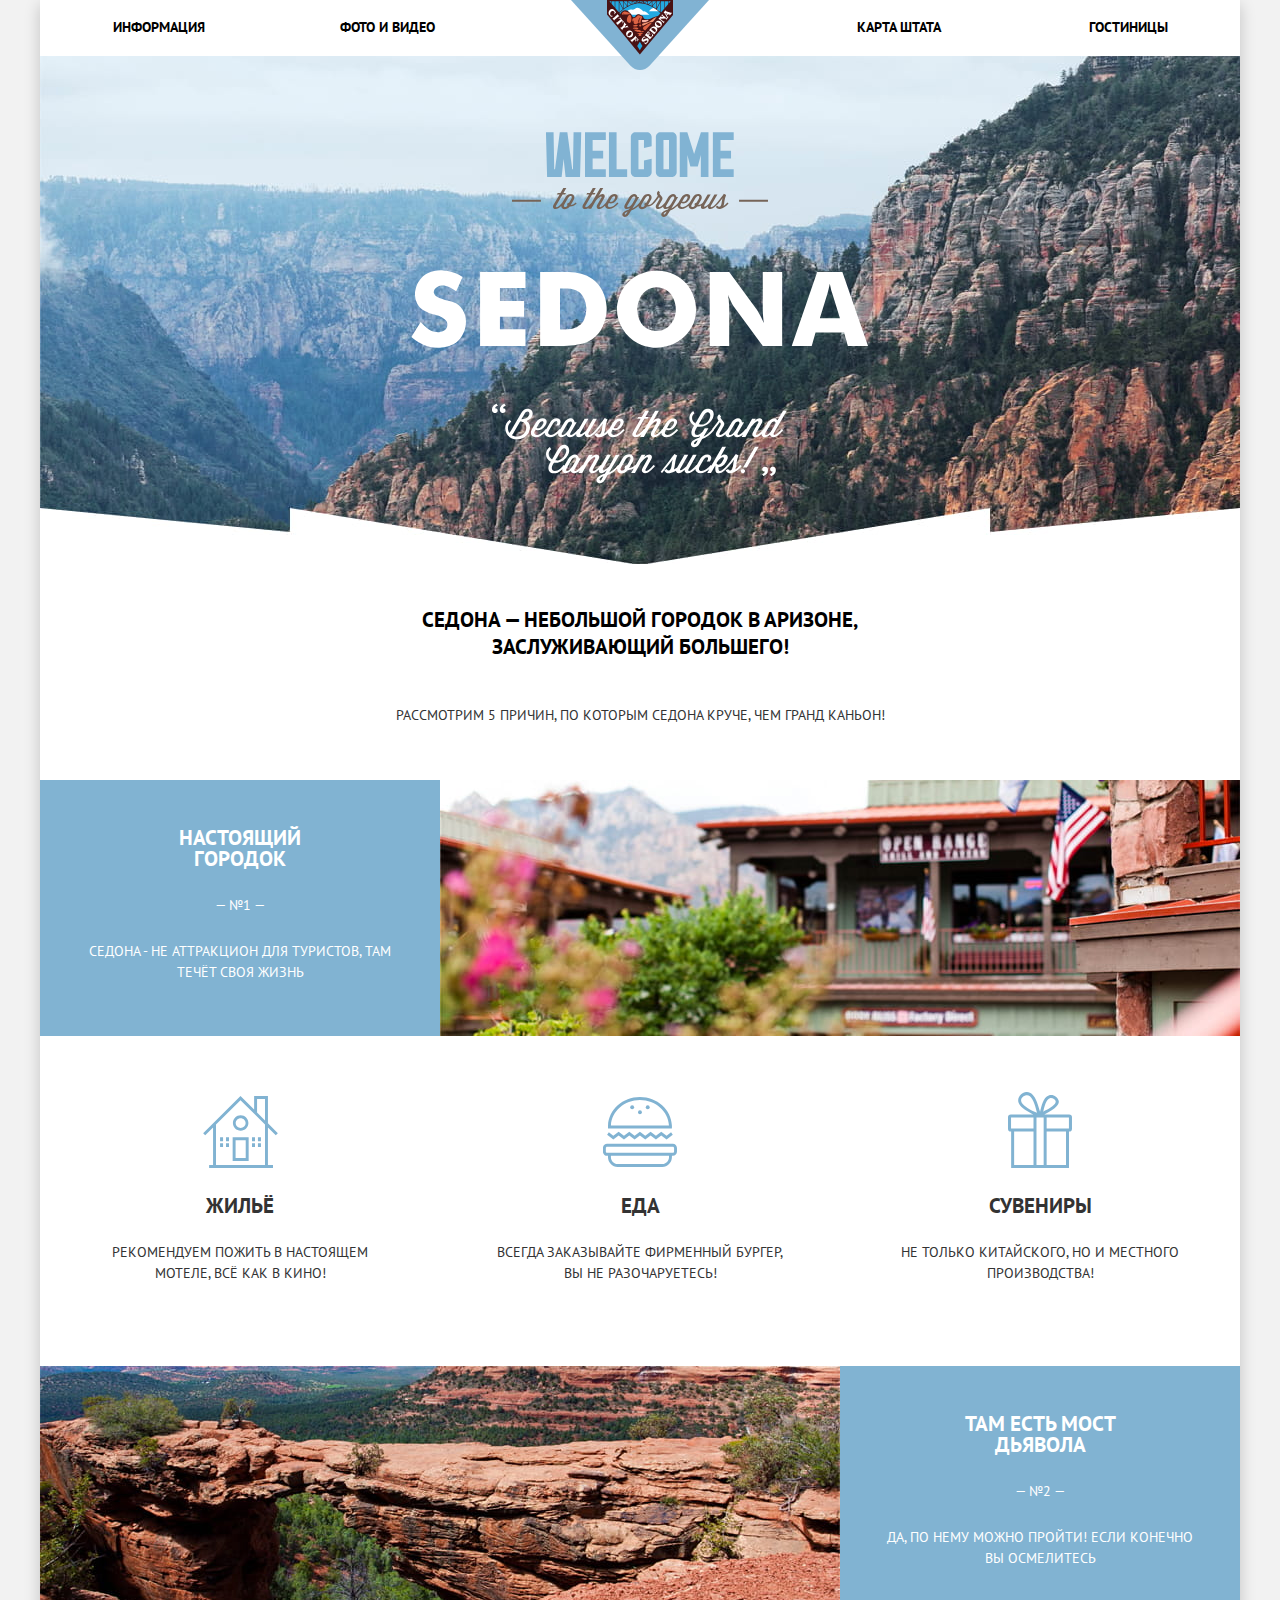
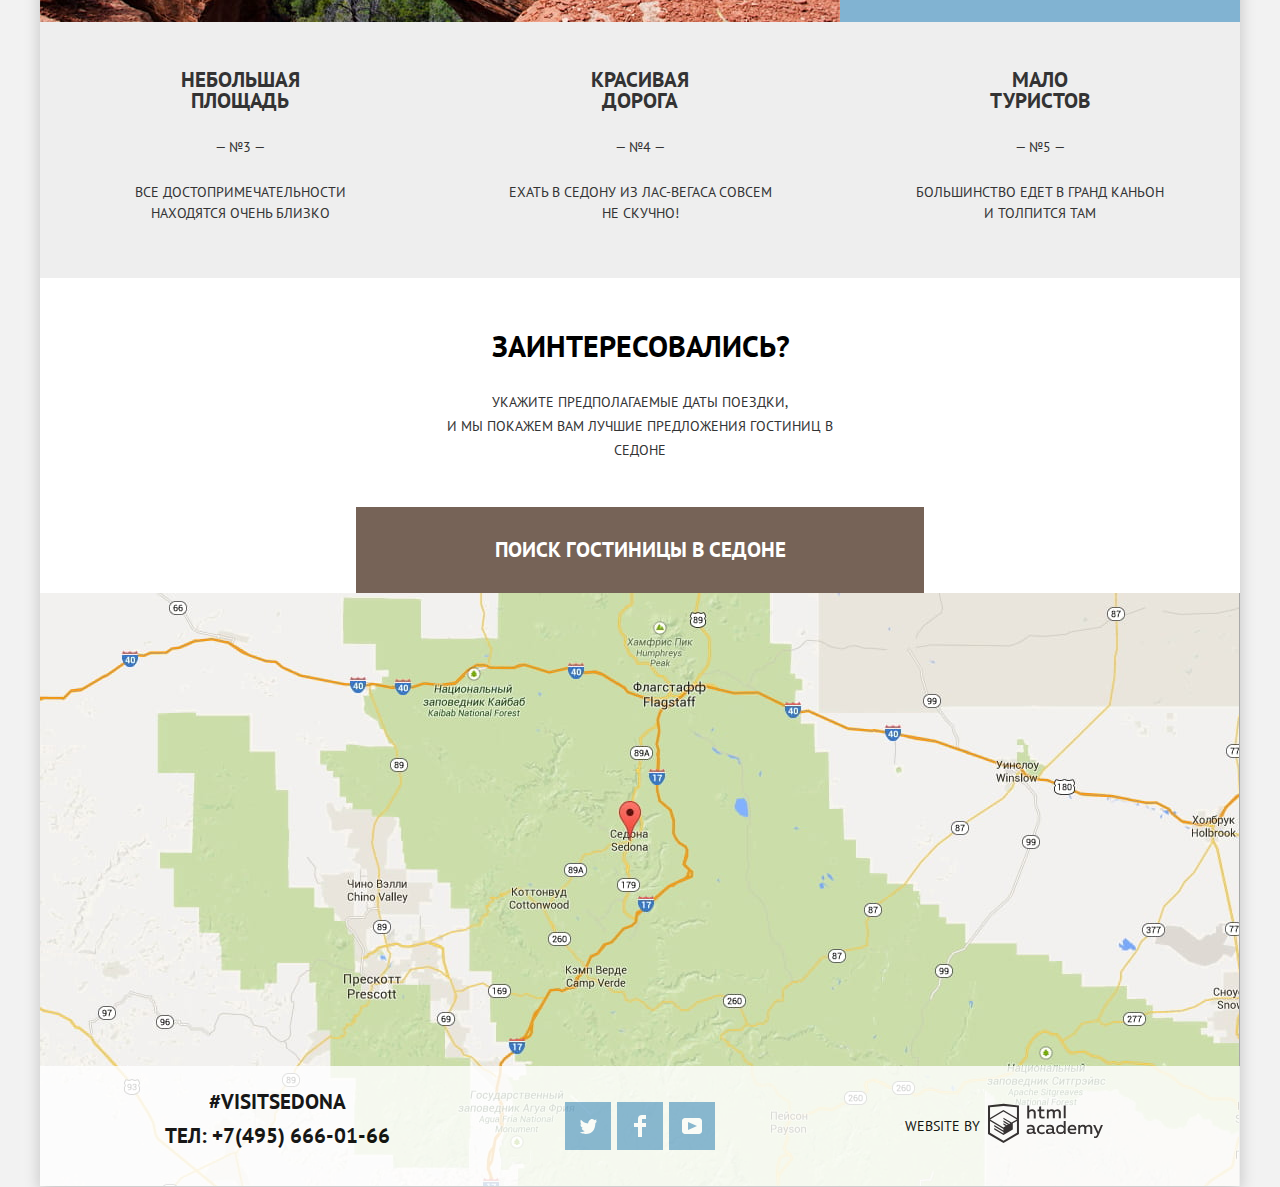
==== commit e1c738d3: "final version (c.2)" ====
--- a/index.html
+++ b/index.html
@@ -5,7 +5,7 @@
     <meta name="format-detection" content="telephone=no" />
     <title>HTML Academy: Седона</title>
     <link href="https://fonts.googleapis.com/css2?family=PT+Sans:wght@400;700&display=swap" rel="stylesheet">
-    <link href="css/normalize.css" rel="stylesheet">
+    <link href="css/normalize.min.css" rel="stylesheet">
     <link href="css/style.min.css" rel="stylesheet">
   </head>
   <body class="page-body">
--- a/css/style.min.css
+++ b/css/style.min.css
@@ -1 +1 @@
-@-webkit-keyframes slide-in{0%{transform:translateY(-100%)}to{transform:translateY(0)}}@keyframes slide-in{0%{transform:translateY(-100%)}to{transform:translateY(0)}}@-webkit-keyframes shake{0%,to{transform:translateX(0)}10%,30%,50%,70%,90%{transform:translateX(-10px)}20%,40%,60%,80%{transform:translateX(10px)}}@keyframes shake{0%,to{transform:translateX(0)}10%,30%,50%,70%,90%{transform:translateX(-10px)}20%,40%,60%,80%{transform:translateX(10px)}}:root{--black: #000000;--gray-dark-500: #333333;--gray-dark-300: #666666;--gray-dark: #6A6A6A;--gray: #888888;--gray-light: #A9A9A9;--gray-light-200: #BDBBBC;--gray-light-100: #CACACA;--gray-light-50: #E5E5E5;--brown-dark: #503E33;--brown: #604E43;--brown-light: #766357;--blue-dark: #5496BD;--blue: #669EC0;--blue-light: #81B3D2;--whitesmoke-dark: #EBEBEB;--whitesmoke: #EEEEEE;--whitesmoke-light: #F2F2F2;--white: #FFFFFF}body{margin:0;padding:0;font-family:"PT Sans",Arial,sans-serif;font-weight:400;font-size:14px;line-height:21px;color:var(--black);text-transform:uppercase;background-color:var(--whitesmoke-light)}img{max-width:100%;height:auto}a{text-decoration:none}.visually-hidden{position:absolute;clip:rect(0 0 0 0);width:1px;height:1px;margin:-1px}.page-body{height:100%;padding-left:10px;padding-right:10px}.page-body-wrap{min-height:100%;display:grid;grid-template-rows:-webkit-min-content 1fr -webkit-min-content;grid-template-rows:min-content 1fr min-content;align-content:start;width:1200px;margin:0 auto;background-color:var(--white);box-shadow:0 5px 15px rgba(0,1,1,.2);position:relative}.main-header{margin-bottom:2px}.main-navigation{line-height:26px;background-color:transparent}.site-navigation{list-style:none;padding:0;display:flex;flex-direction:row;flex-wrap:wrap;margin:14px 72px 14px 73px}.site-navigation li{display:block;min-width:227px}.site-navigation a{color:var(--black);font-weight:700}.site-navigation li:nth-child(4n-1){margin-left:147px}.site-navigation li:nth-child(4n-2),.site-navigation li:nth-child(4n-3){text-align:left}.site-navigation li:nth-child(4n),.site-navigation li:nth-child(4n-1){text-align:right}.site-navigation a:focus,.site-navigation a:hover{color:var(--blue-light)}.site-navigation a:active{color:var(--black);opacity:.3}.site-navigation .active{color:var(--brown-light)}.main-header-logo{position:absolute;display:block;margin:0 auto;width:138px;left:calc(50% - 138px/2);top:0;z-index:1}.description{text-align:center}.description-image{background-color:var(--blue-dark);background-image:url(../img/description-background.jpg);background-position:center;background-repeat:no-repeat;padding-top:76px;padding-bottom:74px;margin-bottom:42px}.description-slogan{font-size:21px;line-height:27px;width:470px;display:flex;margin:0 auto 42px}.advantages{text-align:center;color:var(--gray-dark-500)}.advantages>p{line-height:26px;margin-bottom:52px}.advantages-list,.advantages-sublist{list-style:none;margin:0;display:flex;flex-grow:1}.advantages-list{padding:0;flex-wrap:wrap}.advantages-sublist{padding:0 0 82px}.advantage-item{display:flex;flex-wrap:wrap;flex-grow:1}.advantage-item .title{font-size:21px}.advantage-item h3,.advantage-item h4,.advantage-item p{margin:0}.advantage-item img{max-height:256px}.advantage-item-colorized,.advantage-item-dark,.advantage-subitem{display:flex;flex-direction:column;align-items:center;margin:0 auto;flex-grow:1;flex-shrink:1;flex-basis:0}.advantage-item-colorized{background-color:var(--blue-light);color:var(--white)}.advantage-item-colorized .title{padding-top:47px;width:151px;padding-bottom:26px}.advantage-item-colorized .order{padding-bottom:25px}.advantage-item-colorized .description{width:310px;padding-bottom:25px}.advantage-item-dark{background-color:var(--whitesmoke);padding-bottom:29px}.advantage-item-dark .title{padding-top:47px;width:151px;padding-bottom:26px}.advantage-item-dark .order{padding-bottom:24px}.advantage-item-dark .description{width:280px;padding-bottom:25px}.advantage-subitem .title{display:flex;flex-direction:column;align-items:center;height:180px;justify-content:flex-end;padding-bottom:26px}.advantage-subitem .description{width:300px}.advantage-subitem .food::before{background:url(../img/food.svg);content:"";display:block;width:74px;height:70px;background-repeat:no-repeat;background-position:0 0;padding-bottom:28px}.advantage-subitem .house::before,.advantage-subitem .souvenir::before{content:"";display:block;background-repeat:no-repeat;background-position:0 0;padding-bottom:27px}.advantage-subitem .house::before{background:url(../img/house.svg);width:75px;height:72px}.advantage-subitem .souvenir::before{background:url(../img/gift.svg);width:64px;height:76px}.button{font:inherit;text-align:center;vertical-align:middle;text-transform:uppercase;border:0}.dark-button{background-color:var(--brown-light);color:var(--white)}.dark-button:focus,.dark-button:hover{background-color:var(--brown)}.dark-button:active{background-color:var(--brown-dark);color:rgba(255,255,255,.3)}.light-button{background-color:var(--blue-light);color:var(--white)}.light-button:focus,.light-button:hover{background-color:var(--blue)}.light-button:active{background-color:var(--blue-dark);color:rgba(255,255,255,.3)}.find-hotel{text-align:center}.find-hotel h2{font-weight:700;font-size:30px;line-height:24px;display:flex;margin:0 auto;justify-content:center;padding-top:56px;padding-bottom:32px;padding-left:2px}.find-hotel>p{color:var(--gray-dark-500);line-height:24px;width:435px;display:flex;margin:0 auto 45px}.find-hotel-button{font-weight:700;font-size:21px;line-height:26px;padding-top:30px;padding-bottom:30px;width:568px}.find-hotel-form-container{overflow-y:hidden;position:absolute;z-index:1;left:calc(50% - 568px/2)}.find-hotel-form{text-align:initial;font-weight:700;background-color:var(--white);box-shadow:0 7px 15px rgba(0,1,1,.15);width:458px;z-index:2;padding:55px;display:none;grid-template-columns:112px 114px 118px 114px;align-items:center;row-gap:24px}.find-hotel-form-show{display:grid;-webkit-animation:slide-in 1s;animation:slide-in 1s}.find-hotel-form-error{-webkit-animation:shake .6s;animation:shake .6s}.find-hotel-form label{grid-column-start:1;padding-bottom:6px}.find-hotel-form label:last-of-type{grid-column-start:3;padding-left:53px}.find-hotel-form input{font:inherit;text-transform:uppercase;border:2px solid transparent;background-color:var(--whitesmoke-light);padding-top:6px;padding-bottom:7px;padding-left:11px;outline:0;margin-bottom:5px}.find-hotel-form input::-webkit-inner-spin-button,.find-hotel-form input::-webkit-outer-spin-button,.price-controls input::-webkit-inner-spin-button,.price-controls input::-webkit-outer-spin-button{-webkit-appearance:none;margin:0}.find-hotel-form input:hover{background-color:var(--whitesmoke-dark)}.find-hotel-form input:focus{border:2px solid var(--gray-light-50);background-color:var(--white)}.find-hotel-form .date-input-group{display:flex;align-content:center;width:100%;grid-column-start:2;grid-column-end:5}.find-hotel-form .counter-input-group{display:flex;align-content:center;width:100%;padding-top:1px}.find-hotel-form .date-input{width:inherit}.find-hotel-form .counter-input{width:27px;text-align:center;padding-left:2px;-moz-appearance:textfield}.datepicker-button{fill:var(--gray-light);border:0;outline:0;height:38px;padding-top:3px;padding-right:9px}.datepicker-button:focus,.datepicker-button:hover{fill:var(--black)}.datepicker-button:active{fill:var(--blue-light)}.counter-button{fill:var(--gray-light);border:0;outline:0;width:40px;height:38px;display:flex;align-items:center;padding-top:2px;padding-right:14px;padding-left:14px}.counter-button:focus,.counter-button:hover,.sort-order-link:focus path,.sort-order-link:hover path{fill:var(--black)}.counter-button:active,.sort-order-link:active path{fill:var(--blue-light)}.submit-button{font-weight:700;font-size:21px;line-height:26px;grid-column:1/-1;display:block;width:100%;margin-top:25px;margin-right:0;padding-top:16px;padding-bottom:16px}.map{background-color:var(--gray-light)}.map iframe,.map img{display:block}.map iframe{border:0;position:absolute}.filter-form-container{background-color:var(--brown-dark);background-image:url(../img/filter-background.jpg);background-position:100% 72%;background-repeat:no-repeat;background-size:cover}.filter-form{color:var(--white);padding:26px 50px 8px 59px;display:flex;flex-wrap:wrap}.filter-fieldset{width:230px;border:0;margin:0;padding:0 13px 0 12px}.filter-fieldset label{margin:0}.filter-form ul{list-style:none;margin:0;padding:13px 0 0 41px}.filter-fieldset li{padding-left:1px;padding-bottom:24.5px}.filter-form legend{font-weight:700;font-size:16px;padding-bottom:12px}.filter-option label{position:relative;display:block;cursor:pointer;-webkit-user-select:none;-moz-user-select:none;user-select:none}.filter-input-checkbox+label::before{background:url(../img/checkbox-off.svg);content:"";position:absolute;left:-41px;top:0;width:27px;height:23px;background-repeat:no-repeat;background-position:0 0}.filter-input-checkbox:checked+label::before{background-image:url(../img/checkbox-on.svg)}.filter-input-checkbox:disabled+label::before{fill:var(--gray-dark)}.price-button-container{margin-left:auto;width:360px;display:flex;flex-direction:column;align-items:center}.price-fieldset{height:100px;width:320px;padding:0 0 18px}.price-fieldset legend{padding-bottom:11px}.price-controls{border:2px solid #fff;box-sizing:border-box;border-radius:2px;background-image:url(../img/input-delimiter.png);background-position:calc(50% + 1px) 50%;background-repeat:no-repeat;margin-right:3px}.price-controls input{font:inherit;text-transform:uppercase;border:0;background-color:transparent;outline:0;padding:5px 0 6px;width:70px;color:var(--white);-moz-appearance:textfield}.price-controls label:nth-child(1){padding-left:65px}.price-controls label:nth-child(3){padding-left:52px}.range-controls{position:relative;padding-top:20px;padding-right:3px;padding-left:9px}.range-controls .scale{height:2px;background:rgba(255,255,255,.3)}.range-controls .bar{width:85%;height:2px;background:var(--white)}.range-controls .toggle{background:url(../img/filter-button.svg);content:"";position:absolute;left:1px;top:11px;width:19px;height:21px;background-repeat:no-repeat;background-position:0;border:0}.range-controls .toggle:focus,.range-controls .toggle:hover{background:url(../img/filter-button.svg);content:"";position:absolute;top:10px;width:23px;height:24px;background-repeat:no-repeat;background-position:0;background-size:23px 24px}.range-controls .toggle-min:focus,.range-controls .toggle-min:hover{left:-1px}.range-controls .toggle-max{left:253px}.range-controls .toggle-max:focus,.range-controls .toggle-max:hover{left:252px}.filter-submit-button{background-color:transparent;border-radius:2px;border:2px solid var(--white);color:var(--white);padding:5px 33px 6px 34px;margin-top:5px;margin-right:13px}.filter-submit-button:focus,.filter-submit-button:hover{background-color:var(--white);border-radius:2px;border:2px solid var(--white);color:var(--black)}.results-sort{display:flex;align-items:center}.results-count{font-weight:700;font-size:21px;line-height:26px;padding:0;margin:-2px 0 0 73px}.results-count span{padding-left:5px}.results-sort .sort-type{font-size:12px;line-height:18px;display:flex;padding-left:47px;padding-top:19px;padding-bottom:24px}.sort-type>p{padding-bottom:1px}.sort-type-list{list-style:none;display:flex;justify-content:space-between;width:239px}.sort-type-list a{color:rgba(0,0,0,.3);border-bottom:1px dashed var(--blue-light)}.sort-type-list a:focus,.sort-type-list a:hover{color:var(--blue-light)}.sort-type-list a:active{color:var(--black);border:0}.sort-type-list .active{color:var(--blue-light);border:0}.sort-order{padding-top:6px}.hotels-list,.sort-order-list{list-style:none;padding:0;display:flex}.sort-order-list{justify-content:space-between;margin:0 0 0 503px;width:34px}.sort-order-link path{fill:var(--gray-light-100)}.sort-order-link-active path{fill:var(--blue-light)}.hotels-list{margin:0;flex-direction:column}.hotel-item{border-top:1px solid var(--gray-light-50)}.hotel-item:last-child{border-bottom:1px solid var(--gray-light-50)}.hotel-item .container{display:grid;grid-template-columns:135px 1fr 200px;margin:0 auto;width:1054px;padding-top:24px;padding-bottom:30px}.hotel-item img{display:flex;align-self:flex-end;width:135px;height:90px;margin:0}.hotel-item-main{padding-left:29px}.hotel-item h3,.hotel-item p{margin:0}.hotel-item-title{display:block;font-weight:700;font-size:21px;line-height:26px;color:var(--black);margin:0;padding-bottom:7px}.hotel-item-title:focus,.hotel-item-title:hover{color:var(--blue-light)}.hotel-item-title:active{color:var(--black);opacity:.3}.hotel-item-main .description{display:grid;grid-template-columns:-webkit-min-content -webkit-min-content;grid-template-columns:min-content min-content;-moz-column-gap:6px;column-gap:6px;row-gap:15px;text-align:left}.hotel-item-rating{display:flex;flex-direction:column;justify-content:space-between;align-items:flex-end}.rating-stars{display:flex;height:17px}.rating-star{background-image:url(../img/star.svg);background-position:center;background-repeat:no-repeat;width:19px;padding-right:5px}.hotel-item-detail.button{font-weight:700;padding:3px 16px 3px 17px}.hotel-item-reserve.button{font-weight:700;padding-left:16px;padding-right:18px}.hotel-item .item-rating{color:var(--gray-dark-300);background-color:var(--whitesmoke-light);padding:3px 12px 3px 15px}.hotel-item-rating .rating-stars{padding-top:5px;margin-right:-4px}.page-footer{background-color:rgba(255,255,255,.9);padding-top:14px;padding-bottom:20px}.main-page-footer{margin-top:-120px;z-index:2;opacity:.9}.page-footer .container{display:grid;grid-template-columns:1fr 1fr 1fr}.footer-contacts{font-weight:700;font-size:21px;line-height:26px;display:block;margin-left:74px;text-align:center}.footer-contacts p{margin:8.5px}.footer-contacts a{color:var(--black)}.footer-social{display:flex;flex-direction:column;justify-content:center}.footer-social ul,.social-button{display:flex;align-items:center;justify-content:center}.footer-social ul{list-style:none;margin:0;flex-direction:row;padding:6px 0 0}.social-button{color:inherit;background-color:var(--blue-light);width:46px;height:48px;margin:3px;outline:0}.social-button:focus,.social-button:hover{background-color:var(--blue)}.social-button:active{background-color:var(--blue-dark);fill-opacity:.3}.footer-copyright{line-height:26px;text-align:center;display:flex;flex-direction:row;justify-content:center;margin-right:72px;padding-top:6px}.footer-copyright span{padding-top:13px}.copyright-button{outline:0;padding-left:8px;padding-top:3px}.copyright-button svg{width:115px;height:41px}.copyright-button:focus path,.copyright-button:hover path{fill:var(--blue-light)}.copyright-button:active path{fill:var(--gray-light-200)}
+@-webkit-keyframes slide-in{0%{transform:translateY(-100%)}to{transform:translateY(0)}}@keyframes slide-in{0%{transform:translateY(-100%)}to{transform:translateY(0)}}@-webkit-keyframes shake{0%,to{transform:translateX(0)}10%,30%,50%,70%,90%{transform:translateX(-10px)}20%,40%,60%,80%{transform:translateX(10px)}}@keyframes shake{0%,to{transform:translateX(0)}10%,30%,50%,70%,90%{transform:translateX(-10px)}20%,40%,60%,80%{transform:translateX(10px)}}:root{--black: #000000;--gray-dark-500: #333333;--gray-dark-300: #666666;--gray-dark: #6A6A6A;--gray: #888888;--gray-light: #A9A9A9;--gray-light-200: #BDBBBC;--gray-light-100: #CACACA;--gray-light-50: #E5E5E5;--brown-dark: #503E33;--brown: #604E43;--brown-light: #766357;--blue-dark: #5496BD;--blue: #669EC0;--blue-light: #81B3D2;--whitesmoke-dark: #EBEBEB;--whitesmoke: #EEEEEE;--whitesmoke-light: #F2F2F2;--white: #FFFFFF}body{margin:0;padding:0;font-family:"PT Sans",Arial,sans-serif;font-weight:400;font-size:14px;line-height:21px;color:var(--black);text-transform:uppercase;background-color:var(--whitesmoke-light)}img{max-width:100%;height:auto}a{text-decoration:none}.visually-hidden{position:absolute;clip:rect(0 0 0 0);width:1px;height:1px;margin:-1px}.page-body{height:100%;padding-left:10px;padding-right:10px}.page-body-wrap{min-height:100%;display:grid;grid-template-rows:-webkit-min-content 1fr -webkit-min-content;grid-template-rows:min-content 1fr min-content;align-content:start;width:1200px;margin:0 auto;background-color:var(--white);box-shadow:0 5px 15px rgba(0,1,1,.2);position:relative}.main-header{margin-bottom:2px}.main-navigation{line-height:26px;background-color:transparent}.site-navigation{list-style:none;padding:0;display:flex;flex-direction:row;flex-wrap:wrap;margin:14px 72px 14px 73px}.site-navigation li{display:block;min-width:227px}.site-navigation a{color:var(--black);font-weight:700}.site-navigation li:nth-child(4n-1){margin-left:147px}.site-navigation li:nth-child(4n-2),.site-navigation li:nth-child(4n-3){text-align:left}.site-navigation li:nth-child(4n),.site-navigation li:nth-child(4n-1){text-align:right}.site-navigation a:focus,.site-navigation a:hover{color:var(--blue-light)}.site-navigation a:active{color:var(--black);opacity:.3}.site-navigation .active{color:var(--brown-light)}.main-header-logo{position:absolute;display:block;margin:0 auto;width:138px;left:calc(50% - 138px/2);top:0;z-index:1}.description{text-align:center}.description-image{background-color:var(--blue-dark);background-image:url(../img/description-background.jpg);background-position:center;background-repeat:no-repeat;padding-top:76px;padding-bottom:74px;margin-bottom:42px}.description-slogan{font-size:21px;line-height:27px;width:470px;display:flex;margin:0 auto 42px}.advantages{text-align:center;color:var(--gray-dark-500)}.advantages>p{line-height:26px;margin-bottom:52px}.advantages-list,.advantages-sublist{list-style:none;margin:0;display:flex;flex-grow:1}.advantages-list{padding:0;flex-wrap:wrap}.advantages-sublist{padding:0 0 82px}.advantage-item{display:flex;flex-wrap:wrap;flex-grow:1}.advantage-item .title{font-size:21px}.advantage-item h3,.advantage-item h4,.advantage-item p{margin:0}.advantage-item-colorized,.advantage-item-dark,.advantage-subitem{display:flex;flex-direction:column;align-items:center;margin:0 auto;flex-grow:1;flex-shrink:1;flex-basis:0}.advantage-item-colorized{background-color:var(--blue-light);color:var(--white)}.advantage-item-colorized .title{padding-top:47px;width:151px;padding-bottom:26px}.advantage-item-colorized .order{padding-bottom:25px}.advantage-item-colorized .description{width:310px;padding-bottom:25px}.advantage-item-dark{background-color:var(--whitesmoke);padding-bottom:29px}.advantage-item-dark .title{padding-top:47px;width:151px;padding-bottom:26px}.advantage-item-dark .order{padding-bottom:24px}.advantage-item-dark .description{width:280px;padding-bottom:25px}.advantage-subitem .title{display:flex;flex-direction:column;align-items:center;height:180px;justify-content:flex-end;padding-bottom:26px}.advantage-subitem .description{width:300px}.advantage-subitem .food::before{background:url(../img/food.svg);content:"";display:block;width:74px;height:70px;background-repeat:no-repeat;background-position:0 0;padding-bottom:28px}.advantage-subitem .house::before,.advantage-subitem .souvenir::before{content:"";display:block;background-repeat:no-repeat;background-position:0 0;padding-bottom:27px}.advantage-subitem .house::before{background:url(../img/house.svg);width:75px;height:72px;background-repeat:no-repeat}.advantage-subitem .souvenir::before{background:url(../img/gift.svg);width:64px;height:76px;background-repeat:no-repeat}.button{font:inherit;text-align:center;vertical-align:middle;text-transform:uppercase;border:0}.dark-button{background-color:var(--brown-light);color:var(--white)}.dark-button:focus,.dark-button:hover{background-color:var(--brown)}.dark-button:active{background-color:var(--brown-dark);color:rgba(255,255,255,.3)}.light-button{background-color:var(--blue-light);color:var(--white)}.light-button:focus,.light-button:hover{background-color:var(--blue)}.light-button:active{background-color:var(--blue-dark);color:rgba(255,255,255,.3)}.find-hotel{text-align:center}.find-hotel h2{font-weight:700;font-size:30px;line-height:24px;display:flex;margin:0 auto;justify-content:center;padding-top:56px;padding-bottom:32px;padding-left:2px}.find-hotel>p{color:var(--gray-dark-500);line-height:24px;width:435px;display:flex;margin:0 auto 45px}.find-hotel-button{font-weight:700;font-size:21px;line-height:26px;padding-top:30px;padding-bottom:30px;width:568px}.find-hotel-form-container{overflow-y:hidden;position:absolute;z-index:1;left:calc(50% - 568px/2)}.find-hotel-form{text-align:initial;font-weight:700;background-color:var(--white);box-shadow:0 7px 15px rgba(0,1,1,.15);width:458px;z-index:2;padding:55px;display:none;grid-template-columns:112px 114px 118px 114px;align-items:center;row-gap:24px}.find-hotel-form-show{display:grid;-webkit-animation:slide-in 1s;animation:slide-in 1s}.find-hotel-form-error{-webkit-animation:shake .6s;animation:shake .6s}.find-hotel-form label{grid-column-start:1;padding-bottom:6px}.find-hotel-form label:last-of-type{grid-column-start:3;padding-left:53px}.find-hotel-form input{font:inherit;text-transform:uppercase;border:2px solid transparent;background-color:var(--whitesmoke-light);padding-top:6px;padding-bottom:7px;padding-left:11px;outline:0;margin-bottom:5px}.find-hotel-form input::-webkit-inner-spin-button,.find-hotel-form input::-webkit-outer-spin-button,.price-controls input::-webkit-inner-spin-button,.price-controls input::-webkit-outer-spin-button{-webkit-appearance:none;margin:0}.find-hotel-form input:hover{background-color:var(--whitesmoke-dark)}.find-hotel-form input:focus{border:2px solid var(--gray-light-50);background-color:var(--white)}.find-hotel-form .date-input-group{display:flex;align-content:center;width:100%;grid-column-start:2;grid-column-end:5}.find-hotel-form .counter-input-group{display:flex;align-content:center;width:100%;padding-top:1px}.find-hotel-form .date-input{width:inherit}.find-hotel-form .counter-input{width:27px;text-align:center;padding-left:2px;-moz-appearance:textfield}.datepicker-button{fill:var(--gray-light);border:0;outline:0;height:38px;padding-top:3px;padding-right:9px}.datepicker-button:focus,.datepicker-button:hover{fill:var(--black)}.datepicker-button:active{fill:var(--blue-light)}.counter-button{fill:var(--gray-light);border:0;outline:0;width:40px;height:38px;display:flex;align-items:center;padding-top:2px;padding-right:14px;padding-left:14px}.counter-button:focus,.counter-button:hover,.sort-order-link:focus path,.sort-order-link:hover path{fill:var(--black)}.counter-button:active,.sort-order-link:active path{fill:var(--blue-light)}.submit-button{font-weight:700;font-size:21px;line-height:26px;grid-column:1/-1;display:block;width:100%;margin-top:25px;margin-right:0;padding-top:16px;padding-bottom:16px}.map{background-color:var(--gray-light)}.map iframe,.map img{display:block}.map iframe{border:0;position:absolute}.filter-form-container{background-color:var(--brown-dark);background-image:url(../img/filter-background.jpg);background-position:100% 72%;background-repeat:no-repeat;background-size:cover}.filter-form{color:var(--white);padding:26px 50px 8px 59px;display:flex;flex-wrap:wrap}.filter-fieldset{width:230px;border:0;margin:0;padding:0 13px 0 12px}.filter-fieldset label{margin:0}.filter-form ul{list-style:none;margin:0;padding:13px 0 0 41px}.filter-fieldset li{padding-left:1px;padding-bottom:24.5px}.filter-form legend{font-weight:700;font-size:16px;padding-bottom:12px}.filter-option label{position:relative;display:block;cursor:pointer;-webkit-user-select:none;-moz-user-select:none;user-select:none}.filter-input-checkbox+label::before{background:url(../img/checkbox-off.svg);content:"";position:absolute;left:-41px;top:0;width:27px;height:23px;background-repeat:no-repeat;background-position:0 0}.filter-input-checkbox:focus+label::before{outline:auto 1px -webkit-focus-ring-color;box-shadow:0 0 0 1px var(--white)}.filter-input-checkbox:checked+label::before{background-image:url(../img/checkbox-on.svg)}.filter-input-checkbox:checked:focus+label::before{outline:auto 1px -webkit-focus-ring-color;box-shadow:0 0 0 1px var(--white)}.filter-input-checkbox:disabled+label::before{background-image:url(../img/checkbox-off-disabled.svg)}.filter-input-checkbox:checked:disabled+label::before{background-image:url(../img/checkbox-on-disabled.svg)}.price-button-container{margin-left:auto;width:360px;display:flex;flex-direction:column;align-items:center}.price-fieldset{height:100px;width:320px;padding:0 0 18px}.price-fieldset legend{padding-bottom:11px}.price-controls{border:2px solid #fff;box-sizing:border-box;border-radius:2px;background-image:url(../img/input-delimiter.png);background-position:calc(50% + 1px) 50%;background-repeat:no-repeat;margin-right:3px}.price-controls input{font:inherit;text-transform:uppercase;border:0;background-color:transparent;outline:0;padding:5px 0 6px;width:70px;color:var(--white);-moz-appearance:textfield}.price-controls label:nth-child(1){padding-left:65px}.price-controls label:nth-child(3){padding-left:52px}.range-controls{position:relative;padding-top:20px;padding-right:3px;padding-left:9px}.range-controls .scale{height:2px;background:rgba(255,255,255,.3)}.range-controls .bar{width:85%;height:2px;background:var(--white)}.range-controls .toggle{background:url(../img/filter-button.svg);content:"";position:absolute;left:1px;top:11px;width:19px;height:21px;background-repeat:no-repeat;background-position:0;border:0}.range-controls .toggle:focus,.range-controls .toggle:hover{background:url(../img/filter-button.svg);content:"";position:absolute;top:10px;width:23px;height:24px;background-repeat:no-repeat;background-position:0;background-size:23px 24px}.range-controls .toggle-min:focus,.range-controls .toggle-min:hover{left:-1px}.range-controls .toggle-max{left:253px}.range-controls .toggle-max:focus,.range-controls .toggle-max:hover{left:252px}.filter-submit-button{background-color:transparent;border-radius:2px;border:2px solid var(--white);color:var(--white);padding:5px 33px 6px 34px;margin-top:5px;margin-right:13px}.filter-submit-button:focus,.filter-submit-button:hover{background-color:var(--white);border-radius:2px;border:2px solid var(--white);color:var(--black)}.results-sort{display:flex;align-items:center}.results-count{font-weight:700;font-size:21px;line-height:26px;padding:0;margin:-2px 0 0 73px}.results-count span{padding-left:5px}.results-sort .sort-type{font-size:12px;line-height:18px;display:flex;padding-left:47px;padding-top:19px;padding-bottom:24px}.sort-type>p{padding-bottom:1px}.sort-type-list{list-style:none;display:flex;justify-content:space-between;width:239px}.sort-type-list a{color:rgba(0,0,0,.3);border-bottom:1px dashed var(--blue-light)}.sort-type-list a:focus,.sort-type-list a:hover{color:var(--blue-light)}.sort-type-list a:active{color:var(--black);border:0}.sort-type-list .active{color:var(--blue-light);border:0}.sort-order{padding-top:6px}.hotels-list,.sort-order-list{list-style:none;padding:0;display:flex}.sort-order-list{justify-content:space-between;margin:0 0 0 503px;width:34px}.sort-order-link path{fill:var(--gray-light-100)}.sort-order-link-active path{fill:var(--blue-light)}.hotels-list{margin:0;flex-direction:column}.hotel-item{border-top:1px solid var(--gray-light-50)}.hotel-item:last-child{border-bottom:1px solid var(--gray-light-50)}.hotel-item .container{display:grid;grid-template-columns:135px 1fr 200px;margin:0 auto;width:1054px;padding-top:24px;padding-bottom:30px}.hotel-item img{display:flex;align-self:flex-end;width:135px;height:90px;margin:0}.hotel-item-main{padding-left:29px}.hotel-item h3,.hotel-item p{margin:0}.hotel-item-title{display:block;font-weight:700;font-size:21px;line-height:26px;color:var(--black);margin:0;padding-bottom:7px}.hotel-item-title:focus,.hotel-item-title:hover{color:var(--blue-light)}.hotel-item-title:active{color:var(--black);opacity:.3}.hotel-item-main .description{display:grid;grid-template-columns:-webkit-min-content -webkit-min-content;grid-template-columns:min-content min-content;-moz-column-gap:6px;column-gap:6px;row-gap:15px;text-align:left}.hotel-item-rating{display:flex;flex-direction:column;justify-content:space-between;align-items:flex-end}.rating-stars{display:flex;height:17px}.rating-star{background-image:url(../img/star.svg);background-position:center;background-repeat:no-repeat;width:19px;padding-right:5px}.hotel-item-detail.button{font-weight:700;padding:3px 16px 3px 17px}.hotel-item-reserve.button{font-weight:700;padding-left:16px;padding-right:18px}.hotel-item .item-rating{color:var(--gray-dark-300);background-color:var(--whitesmoke-light);padding:3px 12px 3px 15px}.hotel-item-rating .rating-stars{padding-top:5px;margin-right:-4px}.page-footer{background-color:rgba(255,255,255,.9);padding-top:14px;padding-bottom:20px}.main-page-footer{margin-top:-120px;z-index:2;opacity:.9}.page-footer .container{display:grid;grid-template-columns:1fr 1fr 1fr}.footer-contacts{font-weight:700;font-size:21px;line-height:26px;display:block;margin-left:74px;text-align:center}.footer-contacts p{margin:8.5px}.footer-contacts a{color:var(--black)}.footer-social{display:flex;flex-direction:column;justify-content:center}.footer-social ul,.social-button{display:flex;align-items:center;justify-content:center}.footer-social ul{list-style:none;margin:0;flex-direction:row;padding:6px 0 0}.social-button{color:inherit;background-color:var(--blue-light);width:46px;height:48px;margin:3px;outline:0}.social-button:focus,.social-button:hover{background-color:var(--blue)}.social-button:active{background-color:var(--blue-dark);fill-opacity:.3}.footer-copyright{line-height:26px;text-align:center;display:flex;flex-direction:row;justify-content:center;margin-right:72px;padding-top:6px}.footer-copyright span{padding-top:13px}.copyright-button{outline:0;padding-left:8px;padding-top:3px}.copyright-button svg{width:115px;height:41px}.copyright-button:focus path,.copyright-button:hover path{fill:var(--blue-light)}.copyright-button:active path{fill:var(--gray-light-200)}
